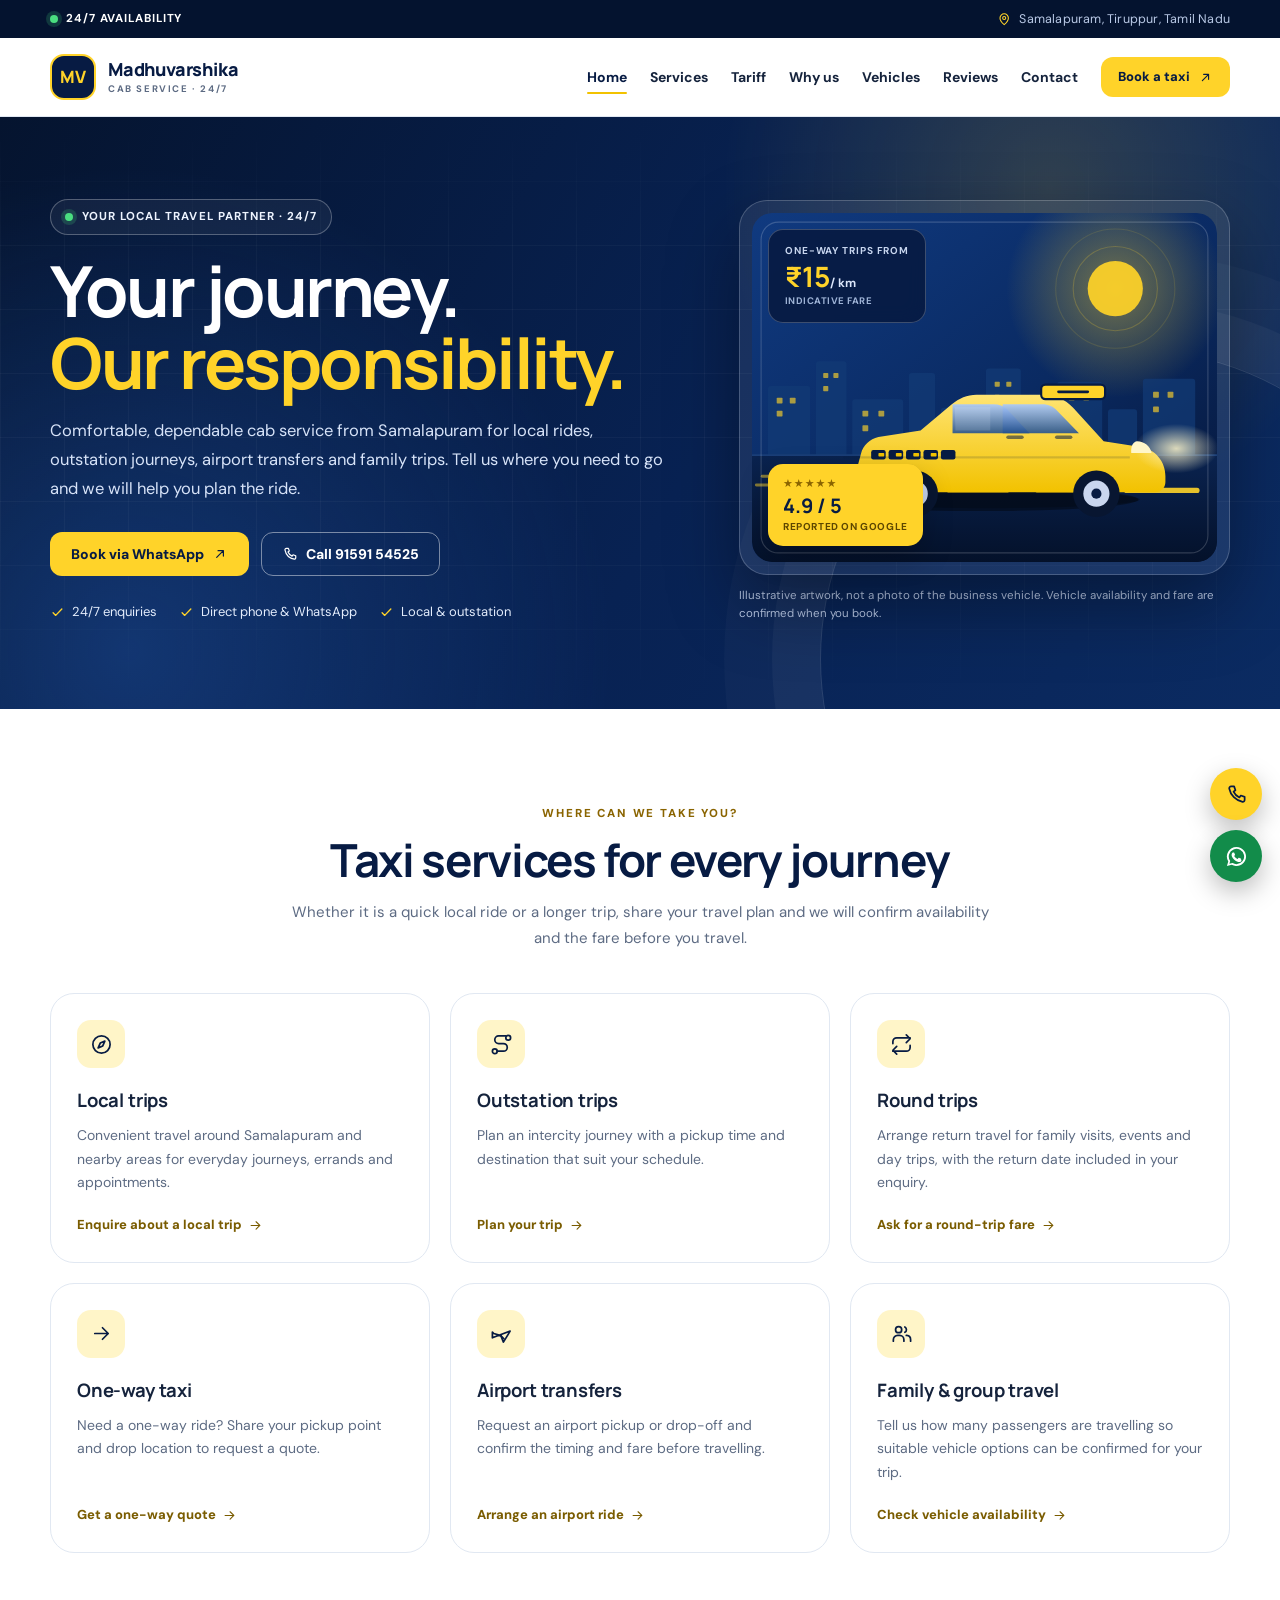
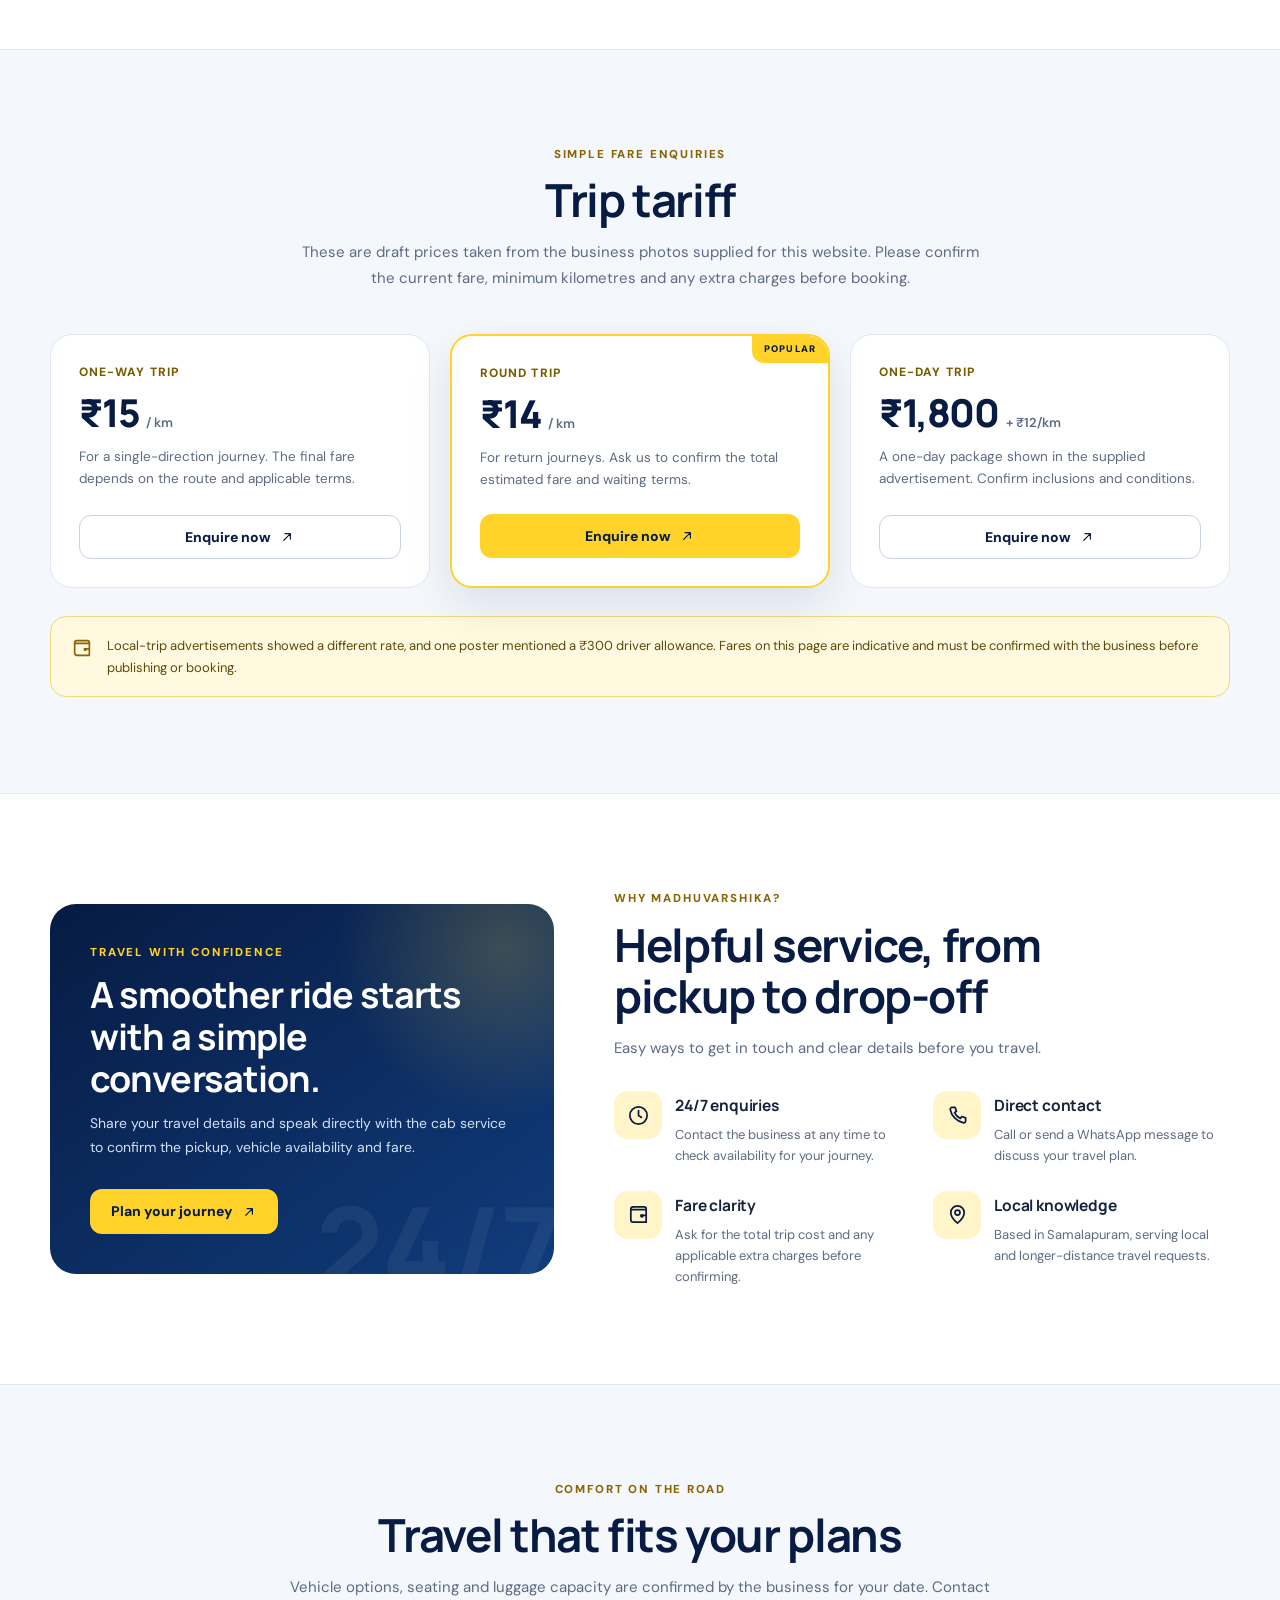
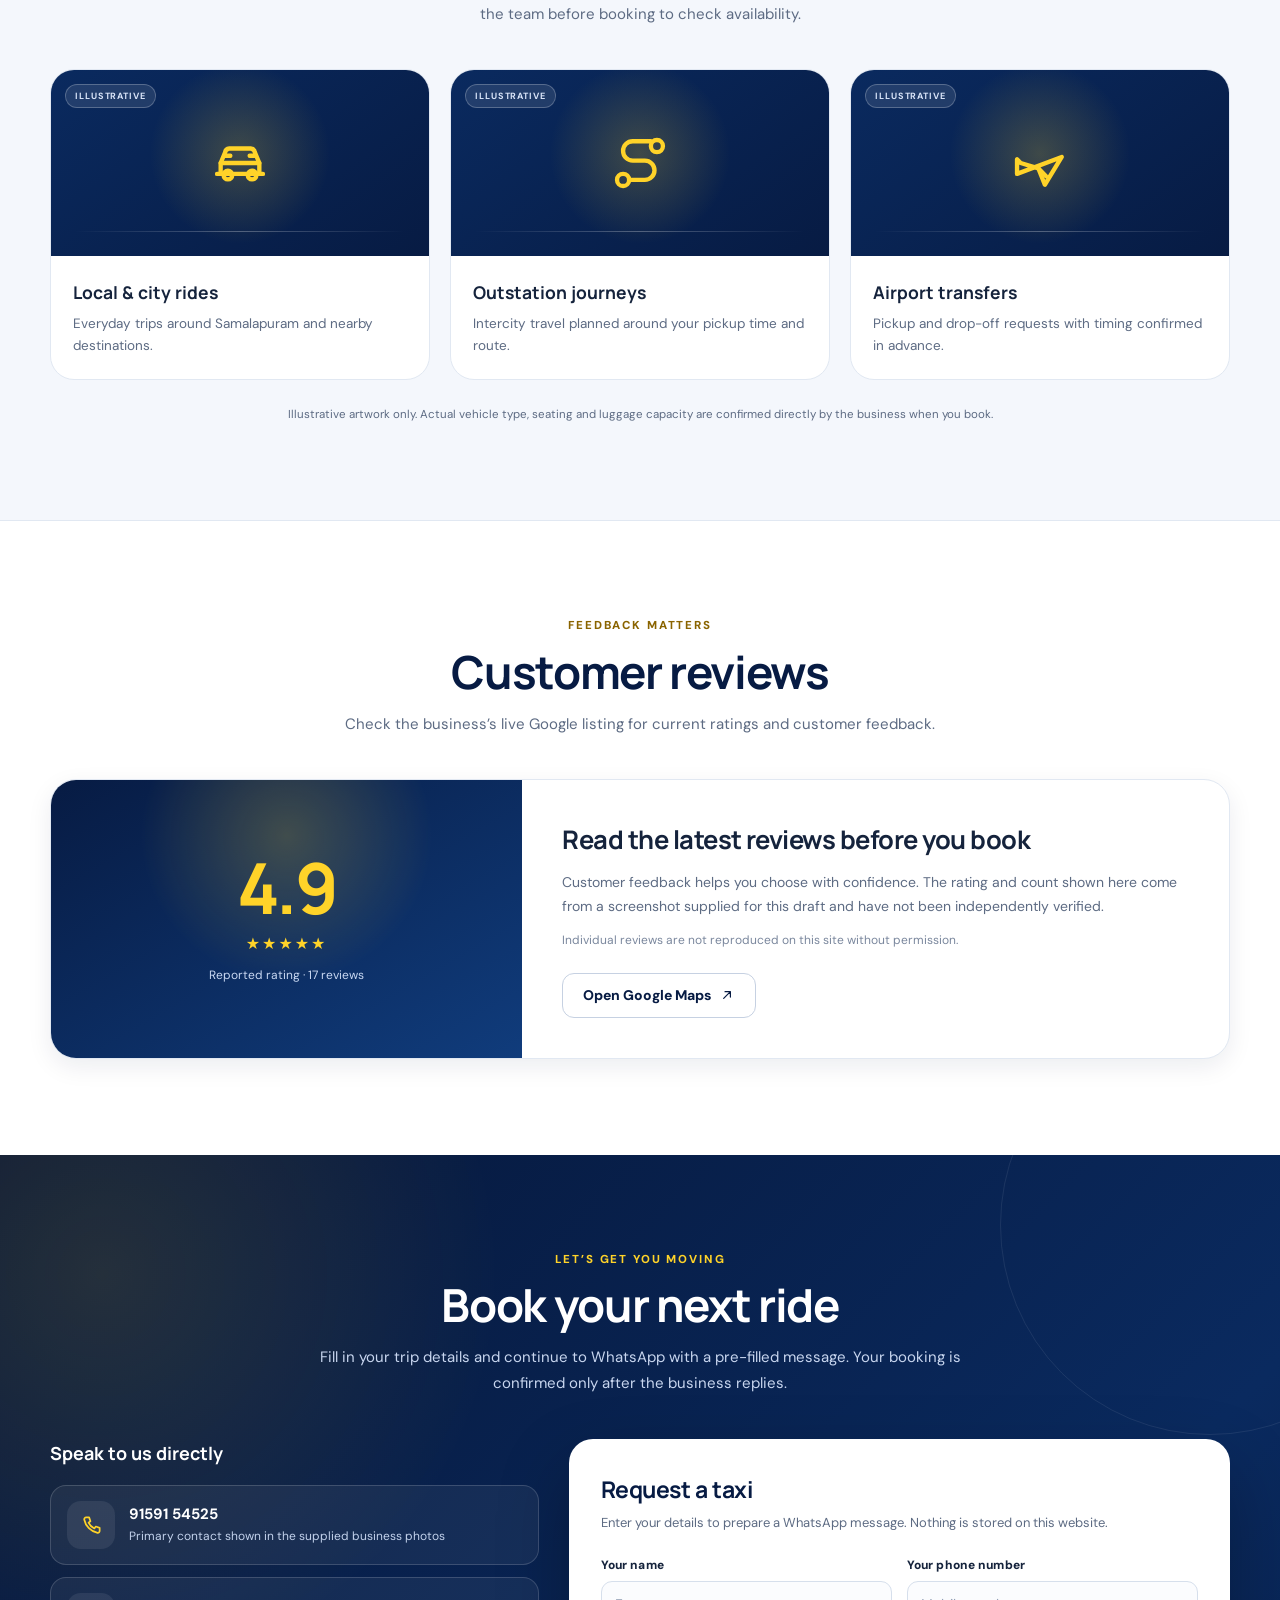
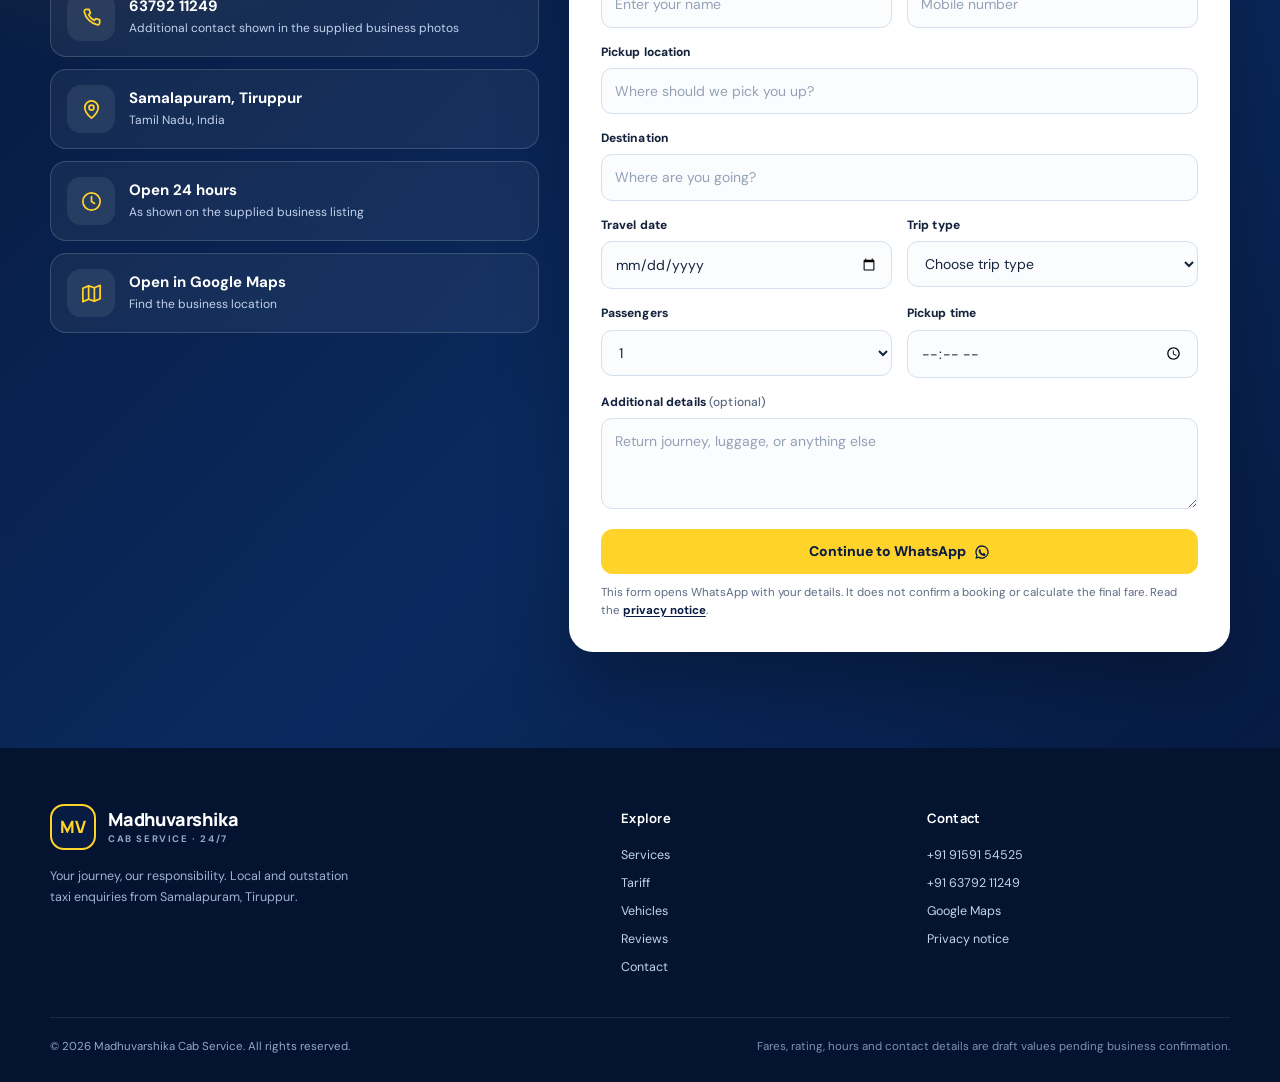
==== index.html @ 595b9ef7 "Add initial phase report, JavaScript functionality, privacy notice, robots.txt, and enhanced Vercel " ====
<!DOCTYPE html>
<html lang="en-IN">
<head>
  <meta charset="UTF-8" />
  <meta name="viewport" content="width=device-width, initial-scale=1.0" />
  <meta name="theme-color" content="#071b43" />
  <title>Madhuvarshika Cab Service | 24/7 Taxi in Samalapuram, Tiruppur</title>
  <meta name="description" content="Book Madhuvarshika Cab Service in Samalapuram, Tiruppur. 24/7 local trips, outstation taxis, one-way trips, round trips and airport transfers. Call or message to confirm." />
  <meta name="keywords" content="Madhuvarshika Cab Service, taxi Samalapuram, cab service Tiruppur, outstation taxi, airport taxi, one way cab" />
  <meta name="author" content="Madhuvarshika Cab Service" />
  <meta name="robots" content="index,follow" />
  <meta property="og:site_name" content="Madhuvarshika Cab Service" />
  <meta property="og:locale" content="en_IN" />
  <meta property="og:title" content="Madhuvarshika Cab Service | 24/7 Taxi in Samalapuram" />
  <meta property="og:description" content="Local trips, outstation travel, one-way rides, round trips and airport transfers from Samalapuram, Tiruppur. Call or message to plan your journey." />
  <meta property="og:type" content="website" />
  <meta name="twitter:card" content="summary" />
  <meta name="twitter:title" content="Madhuvarshika Cab Service | 24/7 Taxi in Samalapuram" />
  <meta name="twitter:description" content="Local trips, outstation travel, one-way rides, round trips and airport transfers from Samalapuram, Tiruppur." />
  <link rel="icon" type="image/svg+xml" href="assets/favicon.svg" />
  <link rel="icon" type="image/png" sizes="32x32" href="assets/favicon-32.png" />
  <link rel="apple-touch-icon" href="assets/apple-touch-icon.png" />
  <link rel="preconnect" href="https://fonts.googleapis.com" />
  <link rel="preconnect" href="https://fonts.gstatic.com" crossorigin />
  <link href="https://fonts.googleapis.com/css2?family=DM+Sans:wght@400;500;600;700&family=Manrope:wght@400;500;600;700;800&display=swap" rel="stylesheet" />
  <link rel="stylesheet" href="css/styles.css" />
  <script type="application/ld+json">
  {
    "@context": "https://schema.org",
    "@type": "TaxiService",
    "name": "Madhuvarshika Cab Service",
    "telephone": "+919159154525",
    "areaServed": {
      "@type": "Place",
      "name": "Samalapuram, Tiruppur, Tamil Nadu, India"
    },
    "openingHoursSpecification": {
      "@type": "OpeningHoursSpecification",
      "dayOfWeek": ["Monday", "Tuesday", "Wednesday", "Thursday", "Friday", "Saturday", "Sunday"],
      "opens": "00:00",
      "closes": "23:59"
    },
    "description": "24/7 taxi service for local trips, outstation travel, one-way trips, round trips and airport transfers from Samalapuram, Tiruppur."
  }
  </script>
</head>
<body>
  <a class="skip-link" href="#main">Skip to content</a>

  <svg class="icon-sprite" xmlns="http://www.w3.org/2000/svg" aria-hidden="true" focusable="false">
    <symbol id="i-phone" viewBox="0 0 24 24" fill="none" stroke="currentColor" stroke-width="1.8" stroke-linecap="round" stroke-linejoin="round">
      <path d="M6.4 3.5h3.1l1.4 4-2 1.5a12.5 12.5 0 0 0 6.1 6.1l1.5-2 4 1.4v3.1a2 2 0 0 1-2.2 2A17.6 17.6 0 0 1 4.4 5.7a2 2 0 0 1 2-2.2Z" />
    </symbol>
    <symbol id="i-whatsapp" viewBox="0 0 24 24">
      <path fill="currentColor" d="M12 2a10 10 0 0 0-8.6 15.1L2 22l5-1.3A10 10 0 1 0 12 2Zm0 18a8 8 0 0 1-4.1-1.1l-.3-.2-3 .8.8-2.9-.2-.3A8 8 0 1 1 12 20Zm4.5-5.9c-.2-.1-1.5-.7-1.7-.8-.2-.1-.4-.1-.6.1l-.8 1c-.1.2-.3.2-.5.1a6.5 6.5 0 0 1-3.2-2.8c-.1-.2 0-.4.1-.5l.6-.7c.1-.2.1-.3 0-.5l-.8-1.9c-.1-.3-.3-.3-.5-.3h-.6c-.2 0-.5.1-.7.4-.3.3-.9 1-.9 2.3s.9 2.6 1 2.8c.1.2 1.8 2.9 4.5 3.9 1.5.6 2.1.7 2.9.6.5-.1 1.5-.6 1.7-1.2.2-.6.2-1.1.1-1.2-.1-.1-.2-.1-.5-.3Z" />
    </symbol>
    <symbol id="i-pin" viewBox="0 0 24 24" fill="none" stroke="currentColor" stroke-width="1.8" stroke-linecap="round" stroke-linejoin="round">
      <path d="M12 21s7-5.3 7-11a7 7 0 1 0-14 0c0 5.7 7 11 7 11Z" />
      <circle cx="12" cy="10" r="2.6" />
    </symbol>
    <symbol id="i-clock" viewBox="0 0 24 24" fill="none" stroke="currentColor" stroke-width="1.8" stroke-linecap="round" stroke-linejoin="round">
      <circle cx="12" cy="12" r="9" />
      <path d="M12 7v5l3.2 2" />
    </symbol>
    <symbol id="i-map" viewBox="0 0 24 24" fill="none" stroke="currentColor" stroke-width="1.8" stroke-linecap="round" stroke-linejoin="round">
      <path d="M9 4 3 6.5v14L9 18l6 2 6-2.5v-14L15 6 9 4Z" />
      <path d="M9 4v14M15 6v14" />
    </symbol>
    <symbol id="i-check" viewBox="0 0 24 24" fill="none" stroke="currentColor" stroke-width="2.2" stroke-linecap="round" stroke-linejoin="round">
      <path d="m5 12.5 4.2 4.2L19 6.5" />
    </symbol>
    <symbol id="i-arrow" viewBox="0 0 24 24" fill="none" stroke="currentColor" stroke-width="1.8" stroke-linecap="round" stroke-linejoin="round">
      <path d="M7 17 17 7M9 7h8v8" />
    </symbol>
    <symbol id="i-arrow-right" viewBox="0 0 24 24" fill="none" stroke="currentColor" stroke-width="1.8" stroke-linecap="round" stroke-linejoin="round">
      <path d="M5 12h14M13 6l6 6-6 6" />
    </symbol>
    <symbol id="i-route" viewBox="0 0 24 24" fill="none" stroke="currentColor" stroke-width="1.8" stroke-linecap="round" stroke-linejoin="round">
      <circle cx="5" cy="19" r="2.5" />
      <circle cx="19" cy="5" r="2.5" />
      <path d="M7.5 19H14a4 4 0 0 0 0-8H9a4 4 0 0 1 0-8h7.5" />
    </symbol>
    <symbol id="i-repeat" viewBox="0 0 24 24" fill="none" stroke="currentColor" stroke-width="1.8" stroke-linecap="round" stroke-linejoin="round">
      <path d="m17 2 4 4-4 4M3 11V9a4 4 0 0 1 4-4h14M7 22l-4-4 4-4M21 13v2a4 4 0 0 1-4 4H3" />
    </symbol>
    <symbol id="i-plane" viewBox="0 0 24 24" fill="none" stroke="currentColor" stroke-width="1.8" stroke-linecap="round" stroke-linejoin="round">
      <path d="M2.5 16.5 21 9.5 14 21l-2.7-6.8L4 12l-1.5-1.5Z" />
      <path d="m11.3 14.2 3.2 3.3" />
    </symbol>
    <symbol id="i-users" viewBox="0 0 24 24" fill="none" stroke="currentColor" stroke-width="1.8" stroke-linecap="round" stroke-linejoin="round">
      <circle cx="9" cy="8" r="3.2" />
      <path d="M3.5 20v-1.5A4.5 4.5 0 0 1 8 14h2a4.5 4.5 0 0 1 4.5 4.5V20" />
      <path d="M15.5 5.2a3.2 3.2 0 0 1 0 5.6M17 14h.5a4.5 4.5 0 0 1 4 4.5V20" />
    </symbol>
    <symbol id="i-car" viewBox="0 0 24 24" fill="none" stroke="currentColor" stroke-width="1.8" stroke-linecap="round" stroke-linejoin="round">
      <path d="M4 16.5V12l1.8-4.3A2 2 0 0 1 7.6 6h8.8a2 2 0 0 1 1.8 1.7L20 12v4.5" />
      <path d="M2.5 16.5h19M4 12h16" />
      <circle cx="7" cy="17" r="1.8" />
      <circle cx="17" cy="17" r="1.8" />
      <path d="M6 9h2M16 9h2" />
    </symbol>
    <symbol id="i-wallet" viewBox="0 0 24 24" fill="none" stroke="currentColor" stroke-width="1.8" stroke-linecap="round" stroke-linejoin="round">
      <path d="M4 6.5A2.5 2.5 0 0 1 6.5 4H18a2 2 0 0 1 2 2v14H6.5A2.5 2.5 0 0 1 4 17.5v-11Z" />
      <path d="M4 7h16M15 13h5" />
      <circle cx="15.5" cy="13.5" r="1" />
    </symbol>
    <symbol id="i-compass" viewBox="0 0 24 24" fill="none" stroke="currentColor" stroke-width="1.8" stroke-linecap="round" stroke-linejoin="round">
      <circle cx="12" cy="12" r="9" />
      <path d="m15.5 8.5-2.2 5-4.8 2 2.2-5 4.8-2Z" />
    </symbol>
  </svg>

  <div class="topbar">
    <div class="container topbar-inner">
      <p class="topbar-badge"><span class="live-dot" aria-hidden="true"></span> 24/7 availability</p>
      <p class="topbar-location"><svg class="icon" aria-hidden="true"><use href="#i-pin" /></svg> Samalapuram, Tiruppur, Tamil Nadu</p>
    </div>
  </div>

  <header class="site-header" id="siteHeader">
    <div class="container nav">
      <a class="brand" href="#home" aria-label="Madhuvarshika Cab Service home">
        <span class="brand-mark" aria-hidden="true">MV</span>
        <span class="brand-name">Madhuvarshika<small>Cab service · 24/7</small></span>
      </a>
      <nav class="navlinks" id="navlinks" aria-label="Main navigation">
        <a href="#home">Home</a>
        <a href="#services">Services</a>
        <a href="#tariff">Tariff</a>
        <a href="#why-us">Why us</a>
        <a href="#vehicles">Vehicles</a>
        <a href="#reviews">Reviews</a>
        <a href="#contact">Contact</a>
        <a class="btn btn--sm nav-cta" href="#contact">Book a taxi <svg class="icon" aria-hidden="true"><use href="#i-arrow" /></svg></a>
      </nav>
      <button class="menu-btn" id="menuBtn" type="button" aria-label="Toggle navigation" aria-controls="navlinks" aria-expanded="false" aria-controls="navlinks">
        <span class="menu-bar" aria-hidden="true"></span>
        <span class="menu-bar" aria-hidden="true"></span>
        <span class="menu-bar" aria-hidden="true"></span>
      </button>
    </div>
  </header>

  <main id="main">
    <section class="hero" id="home" aria-labelledby="hero-title">
      <div class="container hero-grid">
        <div class="hero-copy">
          <p class="eyebrow"><span class="live-dot" aria-hidden="true"></span> Your local travel partner · 24/7</p>
          <h1 id="hero-title">Your journey.<br /><span>Our responsibility.</span></h1>
          <p class="hero-lede">Comfortable, dependable cab service from Samalapuram for local rides, outstation journeys, airport transfers and family trips. Tell us where you need to go and we will help you plan the ride.</p>
          <div class="hero-actions">
            <a class="btn" href="#contact">Book via WhatsApp <svg class="icon" aria-hidden="true"><use href="#i-arrow" /></svg></a>
            <a class="btn btn--ghost" href="tel:+919159154525"><svg class="icon" aria-hidden="true"><use href="#i-phone" /></svg> Call 91591 54525</a>
          </div>
          <ul class="trust-row" role="list">
            <li><svg class="icon" aria-hidden="true"><use href="#i-check" /></svg> 24/7 enquiries</li>
            <li><svg class="icon" aria-hidden="true"><use href="#i-check" /></svg> Direct phone &amp; WhatsApp</li>
            <li><svg class="icon" aria-hidden="true"><use href="#i-check" /></svg> Local &amp; outstation</li>
          </ul>
        </div>
        <div class="hero-visual">
          <div class="hero-card">
            <img src="assets/hero-cab.svg" width="640" height="480" alt="Stylised illustration of a yellow taxi driving on a city road at night" fetchpriority="high" decoding="async" />
            <div class="fare-chip">
              <span>One-way trips from</span>
              <strong>₹15<small>/ km</small></strong>
              <em>Indicative fare</em>
            </div>
            <div class="rating-chip">
              <span class="stars" aria-hidden="true">★★★★★</span>
              <strong>4.9 / 5</strong>
              <span>reported on Google</span>
            </div>
          </div>
          <p class="media-note">Illustrative artwork, not a photo of the business vehicle. Vehicle availability and fare are confirmed when you book.</p>
        </div>
      </div>
    </section>

    <section class="section" id="services" aria-labelledby="services-title">
      <div class="container">
        <div class="section-head">
          <p class="kicker">Where can we take you?</p>
          <h2 id="services-title">Taxi services for every journey</h2>
          <p>Whether it is a quick local ride or a longer trip, share your travel plan and we will confirm availability and the fare before you travel.</p>
        </div>
        <div class="card-grid card-grid--3">
          <article class="service-card">
            <span class="icon-box" aria-hidden="true"><svg class="icon"><use href="#i-compass" /></svg></span>
            <h3>Local trips</h3>
            <p>Convenient travel around Samalapuram and nearby areas for everyday journeys, errands and appointments.</p>
            <a class="text-link" href="#contact">Enquire about a local trip <svg class="icon" aria-hidden="true"><use href="#i-arrow-right" /></svg></a>
          </article>
          <article class="service-card">
            <span class="icon-box" aria-hidden="true"><svg class="icon"><use href="#i-route" /></svg></span>
            <h3>Outstation trips</h3>
            <p>Plan an intercity journey with a pickup time and destination that suit your schedule.</p>
            <a class="text-link" href="#contact">Plan your trip <svg class="icon" aria-hidden="true"><use href="#i-arrow-right" /></svg></a>
          </article>
          <article class="service-card">
            <span class="icon-box" aria-hidden="true"><svg class="icon"><use href="#i-repeat" /></svg></span>
            <h3>Round trips</h3>
            <p>Arrange return travel for family visits, events and day trips, with the return date included in your enquiry.</p>
            <a class="text-link" href="#contact">Ask for a round-trip fare <svg class="icon" aria-hidden="true"><use href="#i-arrow-right" /></svg></a>
          </article>
          <article class="service-card">
            <span class="icon-box" aria-hidden="true"><svg class="icon"><use href="#i-arrow-right" /></svg></span>
            <h3>One-way taxi</h3>
            <p>Need a one-way ride? Share your pickup point and drop location to request a quote.</p>
            <a class="text-link" href="#contact">Get a one-way quote <svg class="icon" aria-hidden="true"><use href="#i-arrow-right" /></svg></a>
          </article>
          <article class="service-card">
            <span class="icon-box" aria-hidden="true"><svg class="icon"><use href="#i-plane" /></svg></span>
            <h3>Airport transfers</h3>
            <p>Request an airport pickup or drop-off and confirm the timing and fare before travelling.</p>
            <a class="text-link" href="#contact">Arrange an airport ride <svg class="icon" aria-hidden="true"><use href="#i-arrow-right" /></svg></a>
          </article>
          <article class="service-card">
            <span class="icon-box" aria-hidden="true"><svg class="icon"><use href="#i-users" /></svg></span>
            <h3>Family &amp; group travel</h3>
            <p>Tell us how many passengers are travelling so suitable vehicle options can be confirmed for your trip.</p>
            <a class="text-link" href="#contact">Check vehicle availability <svg class="icon" aria-hidden="true"><use href="#i-arrow-right" /></svg></a>
          </article>
        </div>
      </div>
    </section>

    <section class="section section--soft" id="tariff" aria-labelledby="tariff-title">
      <div class="container">
        <div class="section-head">
          <p class="kicker">Simple fare enquiries</p>
          <h2 id="tariff-title">Trip tariff</h2>
          <p>These are draft prices taken from the business photos supplied for this website. Please confirm the current fare, minimum kilometres and any extra charges before booking.</p>
        </div>
        <div class="card-grid card-grid--3">
          <article class="price-card">
            <p class="price-label">One-way trip</p>
            <p class="price">₹15 <small>/ km</small></p>
            <p class="price-copy">For a single-direction journey. The final fare depends on the route and applicable terms.</p>
            <a class="btn btn--outline btn--full" href="#contact" data-trip="One-way trip">Enquire now <svg class="icon" aria-hidden="true"><use href="#i-arrow" /></svg></a>
          </article>
          <article class="price-card price-card--featured">
            <span class="popular">Popular</span>
            <p class="price-label">Round trip</p>
            <p class="price">₹14 <small>/ km</small></p>
            <p class="price-copy">For return journeys. Ask us to confirm the total estimated fare and waiting terms.</p>
            <a class="btn btn--full" href="#contact" data-trip="Round trip">Enquire now <svg class="icon" aria-hidden="true"><use href="#i-arrow" /></svg></a>
          </article>
          <article class="price-card">
            <p class="price-label">One-day trip</p>
            <p class="price">₹1,800 <small>+ ₹12/km</small></p>
            <p class="price-copy">A one-day package shown in the supplied advertisement. Confirm inclusions and conditions.</p>
            <a class="btn btn--outline btn--full" href="#contact" data-trip="One-day trip">Enquire now <svg class="icon" aria-hidden="true"><use href="#i-arrow" /></svg></a>
          </article>
        </div>
        <div class="notice">
          <svg class="icon" aria-hidden="true"><use href="#i-wallet" /></svg>
          <p>Local-trip advertisements showed a different rate, and one poster mentioned a ₹300 driver allowance. Fares on this page are indicative and must be confirmed with the business before publishing or booking.</p>
        </div>
      </div>
    </section>

    <section class="section" id="why-us" aria-labelledby="why-title">
      <div class="container why-grid">
        <div class="why-panel">
          <div>
            <p class="kicker kicker--yellow">Travel with confidence</p>
            <h2>A smoother ride starts with a simple conversation.</h2>
            <p>Share your travel details and speak directly with the cab service to confirm the pickup, vehicle availability and fare.</p>
          </div>
          <a class="btn" href="#contact">Plan your journey <svg class="icon" aria-hidden="true"><use href="#i-arrow" /></svg></a>
        </div>
        <div>
          <div class="section-head section-head--left">
            <p class="kicker">Why Madhuvarshika?</p>
            <h2 id="why-title">Helpful service, from pickup to drop-off</h2>
            <p>Easy ways to get in touch and clear details before you travel.</p>
          </div>
          <div class="feature-grid">
            <div class="feature">
              <span class="icon-box" aria-hidden="true"><svg class="icon"><use href="#i-clock" /></svg></span>
              <div><h3>24/7 enquiries</h3><p>Contact the business at any time to check availability for your journey.</p></div>
            </div>
            <div class="feature">
              <span class="icon-box" aria-hidden="true"><svg class="icon"><use href="#i-phone" /></svg></span>
              <div><h3>Direct contact</h3><p>Call or send a WhatsApp message to discuss your travel plan.</p></div>
            </div>
            <div class="feature">
              <span class="icon-box" aria-hidden="true"><svg class="icon"><use href="#i-wallet" /></svg></span>
              <div><h3>Fare clarity</h3><p>Ask for the total trip cost and any applicable extra charges before confirming.</p></div>
            </div>
            <div class="feature">
              <span class="icon-box" aria-hidden="true"><svg class="icon"><use href="#i-pin" /></svg></span>
              <div><h3>Local knowledge</h3><p>Based in Samalapuram, serving local and longer-distance travel requests.</p></div>
            </div>
          </div>
        </div>
      </div>
    </section>

    <section class="section section--soft" id="vehicles" aria-labelledby="vehicles-title">
      <div class="container">
        <div class="section-head">
          <p class="kicker">Comfort on the road</p>
          <h2 id="vehicles-title">Travel that fits your plans</h2>
          <p>Vehicle options, seating and luggage capacity are confirmed by the business for your date. Contact the team before booking to check availability.</p>
        </div>
        <div class="card-grid card-grid--3">
          <article class="fleet-card">
            <div class="fleet-visual" aria-hidden="true">
              <svg class="icon icon--xl"><use href="#i-car" /></svg>
              <span class="fleet-tag">Illustrative</span>
            </div>
            <div class="fleet-body">
              <h3>Local &amp; city rides</h3>
              <p>Everyday trips around Samalapuram and nearby destinations.</p>
            </div>
          </article>
          <article class="fleet-card">
            <div class="fleet-visual" aria-hidden="true">
              <svg class="icon icon--xl"><use href="#i-route" /></svg>
              <span class="fleet-tag">Illustrative</span>
            </div>
            <div class="fleet-body">
              <h3>Outstation journeys</h3>
              <p>Intercity travel planned around your pickup time and route.</p>
            </div>
          </article>
          <article class="fleet-card">
            <div class="fleet-visual" aria-hidden="true">
              <svg class="icon icon--xl"><use href="#i-plane" /></svg>
              <span class="fleet-tag">Illustrative</span>
            </div>
            <div class="fleet-body">
              <h3>Airport transfers</h3>
              <p>Pickup and drop-off requests with timing confirmed in advance.</p>
            </div>
          </article>
        </div>
        <p class="media-note media-note--center">Illustrative artwork only. Actual vehicle type, seating and luggage capacity are confirmed directly by the business when you book.</p>
      </div>
    </section>

    <section class="section" id="reviews" aria-labelledby="reviews-title">
      <div class="container">
        <div class="section-head">
          <p class="kicker">Feedback matters</p>
          <h2 id="reviews-title">Customer reviews</h2>
          <p>Check the business&rsquo;s live Google listing for current ratings and customer feedback.</p>
        </div>
        <div class="rating-panel">
          <div class="rating-score">
            <strong>4.9</strong>
            <span class="stars" aria-hidden="true">★★★★★</span>
            <span class="sr-only">Rated 4.9 out of 5</span>
            <p>Reported rating · 17 reviews</p>
          </div>
          <div class="rating-copy">
            <h3>Read the latest reviews before you book</h3>
            <p>Customer feedback helps you choose with confidence. The rating and count shown here come from a screenshot supplied for this draft and have not been independently verified.</p>
            <p class="fine-print">Individual reviews are not reproduced on this site without permission.</p>
            <a class="btn btn--outline" href="https://www.google.com/maps/search/?api=1&amp;query=Madhuvarshika%20Cab%20Service%20Samalapuram%20Tiruppur" target="_blank" rel="noopener noreferrer">Open Google Maps <svg class="icon" aria-hidden="true"><use href="#i-arrow" /></svg></a>
          </div>
        </div>
      </div>
    </section>

    <section class="section contact" id="contact" aria-labelledby="contact-title">
      <div class="container">
        <div class="section-head section-head--light">
          <p class="kicker kicker--yellow">Let&rsquo;s get you moving</p>
          <h2 id="contact-title">Book your next ride</h2>
          <p>Fill in your trip details and continue to WhatsApp with a pre-filled message. Your booking is confirmed only after the business replies.</p>
        </div>
        <div class="contact-grid">
          <div class="contact-info">
            <h3 class="contact-info-title">Speak to us directly</h3>
            <a class="contact-item" href="tel:+919159154525">
              <span class="icon-box icon-box--dark" aria-hidden="true"><svg class="icon"><use href="#i-phone" /></svg></span>
              <span><strong>91591 54525</strong><small>Primary contact shown in the supplied business photos</small></span>
            </a>
            <a class="contact-item" href="tel:+916379211249">
              <span class="icon-box icon-box--dark" aria-hidden="true"><svg class="icon"><use href="#i-phone" /></svg></span>
              <span><strong>63792 11249</strong><small>Additional contact shown in the supplied business photos</small></span>
            </a>
            <div class="contact-item">
              <span class="icon-box icon-box--dark" aria-hidden="true"><svg class="icon"><use href="#i-pin" /></svg></span>
              <span><strong>Samalapuram, Tiruppur</strong><small>Tamil Nadu, India</small></span>
            </div>
            <div class="contact-item">
              <span class="icon-box icon-box--dark" aria-hidden="true"><svg class="icon"><use href="#i-clock" /></svg></span>
              <span><strong>Open 24 hours</strong><small>As shown on the supplied business listing</small></span>
            </div>
            <a class="contact-item" href="https://www.google.com/maps/search/?api=1&amp;query=Madhuvarshika%20Cab%20Service%20Samalapuram%20Tiruppur" target="_blank" rel="noopener noreferrer">
              <span class="icon-box icon-box--dark" aria-hidden="true"><svg class="icon"><use href="#i-map" /></svg></span>
              <span><strong>Open in Google Maps</strong><small>Find the business location</small></span>
            </a>
          </div>
          <form class="booking-form" id="bookingForm" novalidate>
            <div class="form-head">
              <h3>Request a taxi</h3>
              <p>Enter your details to prepare a WhatsApp message. Nothing is stored on this website.</p>
            </div>
            <div class="form-grid">
              <div class="field">
                <label for="name">Your name</label>
                <input id="name" name="name" type="text" autocomplete="name" placeholder="Enter your name" required aria-describedby="nameError" />
                <p class="field-error" id="nameError"></p>
              </div>
              <div class="field">
                <label for="phone">Your phone number</label>
                <input id="phone" name="phone" type="tel" inputmode="tel" autocomplete="tel" placeholder="Mobile number" required aria-describedby="phoneError" />
                <p class="field-error" id="phoneError"></p>
              </div>
              <div class="field field--full">
                <label for="pickup">Pickup location</label>
                <input id="pickup" name="pickup" type="text" autocomplete="off" placeholder="Where should we pick you up?" required aria-describedby="pickupError" />
                <p class="field-error" id="pickupError"></p>
              </div>
              <div class="field field--full">
                <label for="drop">Destination</label>
                <input id="drop" name="drop" type="text" autocomplete="off" placeholder="Where are you going?" required aria-describedby="dropError" />
                <p class="field-error" id="dropError"></p>
              </div>
              <div class="field">
                <label for="date">Travel date</label>
                <input id="date" name="date" type="date" required aria-describedby="dateError" />
                <p class="field-error" id="dateError"></p>
              </div>
              <div class="field" id="returnField" hidden>
                <label for="returnDate">Return date</label>
                <input id="returnDate" name="returnDate" type="date" aria-describedby="returnDateError" />
                <p class="field-error" id="returnDateError"></p>
              </div>
              <div class="field">
                <label for="trip">Trip type</label>
                <select id="trip" name="trip" required aria-describedby="tripError">
                  <option value="">Choose trip type</option>
                  <option>Local trip</option>
                  <option>Outstation trip</option>
                  <option>One-way trip</option>
                  <option>Round trip</option>
                  <option>Airport transfer</option>
                  <option>One-day trip</option>
                  <option>Family / group trip</option>
                </select>
                <p class="field-error" id="tripError"></p>
              </div>
              <div class="field">
                <label for="passengers">Passengers</label>
                <select id="passengers" name="passengers">
                  <option>1</option>
                  <option>2</option>
                  <option>3</option>
                  <option>4</option>
                  <option>5</option>
                  <option>6+</option>
                </select>
              </div>
              <div class="field">
                <label for="time">Pickup time</label>
                <input id="time" name="time" type="time" />
              </div>
              <div class="field field--full">
                <label for="notes">Additional details <span class="label-note">(optional)</span></label>
                <textarea id="notes" name="notes" rows="3" placeholder="Return journey, luggage, or anything else"></textarea>
              </div>
            </div>
            <button class="btn btn--full" id="submitBtn" type="submit" disabled>Continue to WhatsApp <svg class="icon" aria-hidden="true"><use href="#i-whatsapp" /></svg></button>
            <p class="form-hint">This form opens WhatsApp with your details. It does not confirm a booking or calculate the final fare. Read the <a href="privacy.html">privacy notice</a>.</p>
            <noscript><p class="form-hint">JavaScript is required to prepare the WhatsApp message. Please call <a href="tel:+919159154525">91591 54525</a> instead.</p></noscript>
            <div class="form-status" id="formStatus" role="status" aria-live="polite"></div>
          </form>
        </div>
      </div>
    </section>
  </main>

  <footer class="site-footer">
    <div class="container footer-grid">
      <div class="footer-brand">
        <a class="brand brand--footer" href="#home" aria-label="Madhuvarshika Cab Service home">
          <span class="brand-mark" aria-hidden="true">MV</span>
          <span class="brand-name">Madhuvarshika<small>Cab service · 24/7</small></span>
        </a>
        <p>Your journey, our responsibility. Local and outstation taxi enquiries from Samalapuram, Tiruppur.</p>
      </div>
      <nav class="footer-links" aria-label="Footer navigation">
        <h3>Explore</h3>
        <a href="#services">Services</a>
        <a href="#tariff">Tariff</a>
        <a href="#vehicles">Vehicles</a>
        <a href="#reviews">Reviews</a>
        <a href="#contact">Contact</a>
      </nav>
      <div class="footer-links">
        <h3>Contact</h3>
        <a href="tel:+919159154525">+91 91591 54525</a>
        <a href="tel:+916379211249">+91 63792 11249</a>
        <a href="https://www.google.com/maps/search/?api=1&amp;query=Madhuvarshika%20Cab%20Service%20Samalapuram%20Tiruppur" target="_blank" rel="noopener noreferrer">Google Maps</a>
        <a href="privacy.html">Privacy notice</a>
      </div>
    </div>
    <div class="container footer-bottom">
      <p>&copy; <span id="year"></span> Madhuvarshika Cab Service. All rights reserved.</p>
      <p class="footer-note">Fares, rating, hours and contact details are draft values pending business confirmation.</p>
    </div>
  </footer>

  <div class="floating-actions" aria-label="Quick contact">
    <a class="float-btn float-btn--call" href="tel:+919159154525" aria-label="Call Madhuvarshika Cab Service"><svg class="icon" aria-hidden="true"><use href="#i-phone" /></svg></a>
    <a class="float-btn float-btn--wa" id="floatingWa" href="https://wa.me/919159154525" target="_blank" rel="noopener noreferrer" aria-label="Book on WhatsApp"><svg class="icon" aria-hidden="true"><use href="#i-whatsapp" /></svg></a>
  </div>
  <div class="mobile-bar" aria-label="Quick contact">
    <a class="mobile-bar-call" href="tel:+919159154525"><svg class="icon" aria-hidden="true"><use href="#i-phone" /></svg> Call now</a>
    <a class="mobile-bar-wa" id="mobileWa" href="https://wa.me/919159154525" target="_blank" rel="noopener noreferrer"><svg class="icon" aria-hidden="true"><use href="#i-whatsapp" /></svg> WhatsApp</a>
  </div>

  <script src="js/main.js" defer></script>
</body>
</html>
---- css/styles.css ----
:root {
  --navy: #071b43;
  --navy-2: #0b2b62;
  --navy-3: #103c7c;
  --yellow: #ffd329;
  --yellow-2: #f2c200;
  --yellow-soft: #fff5c8;
  --ink: #15233c;
  --muted: #5d6b83;
  --pale: #f4f7fc;
  --white: #ffffff;
  --line: #e1e8f2;
  --line-dark: rgba(255, 255, 255, 0.16);
  --green: #128c4a;
  --red: #b3261e;
  --radius-sm: 12px;
  --radius: 18px;
  --radius-lg: 24px;
  --shadow-sm: 0 8px 24px rgba(7, 27, 67, 0.08);
  --shadow: 0 20px 50px rgba(7, 27, 67, 0.14);
  --container: 1180px;
  --section-y: clamp(64px, 8vw, 96px);
}

*,
*::before,
*::after {
  box-sizing: border-box;
}

html {
  scroll-behavior: smooth;
  scroll-padding-top: 96px;
  -webkit-text-size-adjust: 100%;
}

body {
  margin: 0;
  font-family: "DM Sans", system-ui, -apple-system, "Segoe UI", sans-serif;
  color: var(--ink);
  background: var(--white);
  font-size: 16px;
  line-height: 1.6;
  overflow-x: hidden;
}

h1,
h2,
h3,
.brand,
.price,
.rating-score strong {
  font-family: "Manrope", system-ui, -apple-system, "Segoe UI", sans-serif;
  color: inherit;
}

h1,
h2,
h3,
p {
  margin-top: 0;
}

img,
svg {
  max-width: 100%;
}

img {
  height: auto;
}

a {
  color: inherit;
  text-decoration: none;
}

button,
input,
select,
textarea {
  font: inherit;
}

button {
  cursor: pointer;
}

[hidden] {
  display: none !important;
}

::selection {
  background: var(--yellow);
  color: var(--navy);
}

:focus-visible {
  outline: 3px solid var(--yellow);
  outline-offset: 2px;
  box-shadow: 0 0 0 5px rgba(7, 27, 67, 0.5);
}

.container {
  width: min(var(--container), calc(100% - 48px));
  margin-inline: auto;
}

.icon-sprite {
  position: absolute;
  width: 0;
  height: 0;
  overflow: hidden;
}

.icon {
  width: 1.15em;
  height: 1.15em;
  flex: none;
  display: inline-block;
  vertical-align: -0.18em;
}

.icon--xl {
  width: 58px;
  height: 58px;
}

.sr-only {
  position: absolute;
  width: 1px;
  height: 1px;
  padding: 0;
  margin: -1px;
  overflow: hidden;
  clip: rect(0, 0, 0, 0);
  white-space: nowrap;
  border: 0;
}

.skip-link {
  position: absolute;
  top: -100px;
  left: 16px;
  z-index: 200;
  padding: 12px 18px;
  border-radius: 10px;
  background: var(--yellow);
  color: var(--navy);
  font-weight: 800;
  transition: top 0.2s ease;
}

.skip-link:focus {
  top: 12px;
}

.topbar {
  background: #04132f;
  color: #dce6fa;
  font-size: 12.5px;
  letter-spacing: 0.2px;
}

.topbar-inner {
  display: flex;
  align-items: center;
  justify-content: space-between;
  gap: 16px;
  flex-wrap: wrap;
  padding: 9px 0;
}

.topbar p {
  margin: 0;
  display: flex;
  align-items: center;
  gap: 8px;
}

.topbar-badge {
  font-weight: 700;
  color: #ffffff;
  text-transform: uppercase;
  letter-spacing: 0.9px;
  font-size: 11.5px;
}

.topbar-location {
  color: #b9c9e6;
}

.topbar .icon {
  color: var(--yellow);
}

.live-dot {
  width: 8px;
  height: 8px;
  border-radius: 50%;
  background: #4ade80;
  box-shadow: 0 0 0 4px rgba(74, 222, 128, 0.18);
  flex: none;
}

.site-header {
  position: sticky;
  top: 0;
  z-index: 100;
  background: rgba(255, 255, 255, 0.96);
  border-bottom: 1px solid var(--line);
  backdrop-filter: blur(14px);
  transition: box-shadow 0.2s ease;
}

.site-header.is-scrolled {
  box-shadow: 0 10px 30px rgba(7, 27, 67, 0.08);
}

.nav {
  min-height: 78px;
  display: flex;
  align-items: center;
  justify-content: space-between;
  gap: 24px;
}

.brand {
  display: inline-flex;
  align-items: center;
  gap: 12px;
  font-weight: 800;
  font-size: 18px;
  line-height: 1.12;
  color: var(--navy);
  letter-spacing: -0.2px;
}

.brand-mark {
  width: 46px;
  height: 46px;
  border-radius: 14px;
  background: var(--navy);
  border: 2px solid var(--yellow);
  color: var(--yellow);
  display: grid;
  place-items: center;
  font-weight: 800;
  font-size: 17px;
  letter-spacing: 0.5px;
  flex: none;
}

.brand-name small {
  display: block;
  margin-top: 5px;
  font-family: "DM Sans", sans-serif;
  font-size: 9.5px;
  font-weight: 700;
  letter-spacing: 1.6px;
  text-transform: uppercase;
  color: var(--muted);
}

.navlinks {
  display: flex;
  align-items: center;
  gap: clamp(14px, 1.8vw, 26px);
  font-size: 14px;
  font-weight: 700;
}

.navlinks > a:not(.btn) {
  position: relative;
  padding: 6px 0;
  color: var(--ink);
}

.navlinks > a:not(.btn)::after {
  content: "";
  position: absolute;
  left: 0;
  right: 0;
  bottom: 0;
  height: 2px;
  border-radius: 2px;
  background: var(--yellow-2);
  transform: scaleX(0);
  transform-origin: left;
  transition: transform 0.2s ease;
}

.navlinks > a:not(.btn):hover::after,
.navlinks > a[aria-current="true"]::after {
  transform: scaleX(1);
}

.navlinks > a[aria-current="true"] {
  color: var(--navy);
}

.nav-cta {
  white-space: nowrap;
}

.menu-btn {
  display: none;
  width: 44px;
  height: 44px;
  border: 1px solid var(--line);
  border-radius: 12px;
  background: var(--white);
  align-items: center;
  justify-content: center;
  flex-direction: column;
  gap: 5px;
  padding: 0;
}

.menu-bar {
  display: block;
  width: 19px;
  height: 2px;
  border-radius: 2px;
  background: var(--navy);
  transition: transform 0.2s ease, opacity 0.2s ease;
}

.menu-btn[aria-expanded="true"] .menu-bar:nth-child(1) {
  transform: translateY(7px) rotate(45deg);
}

.menu-btn[aria-expanded="true"] .menu-bar:nth-child(2) {
  opacity: 0;
}

.menu-btn[aria-expanded="true"] .menu-bar:nth-child(3) {
  transform: translateY(-7px) rotate(-45deg);
}

.btn {
  display: inline-flex;
  align-items: center;
  justify-content: center;
  gap: 8px;
  border: 1px solid transparent;
  border-radius: 12px;
  background: var(--yellow);
  color: var(--navy);
  padding: 13px 20px;
  font-weight: 800;
  font-size: 14px;
  line-height: 1.2;
  transition: transform 0.18s ease, box-shadow 0.18s ease, background 0.18s ease, color 0.18s ease;
}

.btn:hover {
  transform: translateY(-2px);
  box-shadow: 0 10px 24px rgba(7, 27, 67, 0.18);
  background: #ffdc52;
}

.btn:active {
  transform: translateY(0);
}

.btn--sm {
  padding: 11px 16px;
  font-size: 13px;
}

.btn--ghost {
  background: transparent;
  border-color: rgba(255, 255, 255, 0.45);
  color: var(--white);
}

.btn--ghost:hover {
  background: rgba(255, 255, 255, 0.1);
  border-color: var(--white);
  box-shadow: none;
}

.btn--outline {
  background: transparent;
  border-color: #c6d1e2;
  color: var(--navy);
}

.btn--outline:hover {
  background: var(--navy);
  border-color: var(--navy);
  color: var(--white);
}

.btn--full {
  width: 100%;
}

.btn:disabled,
.btn[disabled] {
  opacity: 0.65;
  cursor: not-allowed;
  transform: none;
  box-shadow: none;
}

.btn.is-busy {
  cursor: progress;
}

.hero {
  position: relative;
  overflow: hidden;
  color: var(--white);
  background:
    radial-gradient(circle at 82% 12%, rgba(255, 211, 41, 0.16), transparent 28%),
    radial-gradient(circle at 10% 90%, rgba(36, 94, 186, 0.4), transparent 38%),
    linear-gradient(120deg, #05142f 0%, #082253 55%, #0b2b62 100%);
  padding: clamp(48px, 7vw, 82px) 0 clamp(52px, 7vw, 86px);
}

.hero::before {
  content: "";
  position: absolute;
  right: -160px;
  bottom: -260px;
  width: 620px;
  height: 620px;
  border: 1px solid rgba(255, 255, 255, 0.14);
  border-radius: 50%;
  box-shadow: 0 0 0 48px rgba(255, 255, 255, 0.04), 0 0 0 96px rgba(255, 255, 255, 0.025);
  pointer-events: none;
}

.hero::after {
  content: "";
  position: absolute;
  inset: 0;
  background-image: linear-gradient(rgba(255, 255, 255, 0.035) 1px, transparent 1px), linear-gradient(90deg, rgba(255, 255, 255, 0.035) 1px, transparent 1px);
  background-size: 64px 64px;
  mask-image: linear-gradient(180deg, transparent, #000 25%, #000 70%, transparent);
  pointer-events: none;
}

.hero-grid {
  position: relative;
  z-index: 1;
  display: grid;
  grid-template-columns: minmax(0, 1.12fr) minmax(0, 0.88fr);
  align-items: center;
  gap: clamp(32px, 5vw, 64px);
}

.eyebrow {
  display: inline-flex;
  align-items: center;
  gap: 9px;
  margin: 0 0 20px;
  padding: 8px 14px;
  border: 1px solid rgba(255, 255, 255, 0.28);
  border-radius: 999px;
  font-size: 11.5px;
  font-weight: 700;
  letter-spacing: 0.09em;
  text-transform: uppercase;
  color: #eef4ff;
  background: rgba(255, 255, 255, 0.05);
}

.hero h1 {
  margin: 0 0 18px;
  font-size: clamp(2.7rem, 6vw, 4.4rem);
  line-height: 1.02;
  letter-spacing: -0.035em;
  color: var(--white);
  text-wrap: balance;
}

.hero h1 span {
  color: var(--yellow);
}

.hero-lede {
  max-width: 56ch;
  margin: 0;
  color: #d7e3f8;
  font-size: 16.5px;
  line-height: 1.75;
}

.hero-actions {
  display: flex;
  flex-wrap: wrap;
  gap: 12px;
  margin: 28px 0 26px;
}

.trust-row {
  display: flex;
  flex-wrap: wrap;
  gap: 12px 22px;
  margin: 0;
  padding: 0;
  list-style: none;
  color: #e4edfc;
  font-size: 13px;
}

.trust-row li {
  display: inline-flex;
  align-items: center;
  gap: 7px;
}

.trust-row .icon {
  color: var(--yellow);
}

.hero-visual {
  position: relative;
  min-width: 0;
}

.hero-card {
  position: relative;
  padding: 12px;
  border: 1px solid rgba(255, 255, 255, 0.2);
  border-radius: 28px;
  background: rgba(255, 255, 255, 0.07);
  box-shadow: 0 30px 70px rgba(0, 0, 0, 0.35);
}

.hero-card img {
  display: block;
  width: 100%;
  border-radius: 19px;
}

.fare-chip,
.rating-chip {
  position: absolute;
  display: grid;
  gap: 2px;
  border-radius: 15px;
  backdrop-filter: blur(10px);
}

.fare-chip {
  top: 28px;
  left: 28px;
  padding: 13px 16px;
  background: rgba(7, 27, 67, 0.92);
  border: 1px solid rgba(255, 255, 255, 0.22);
  color: var(--white);
}

.fare-chip span {
  font-size: 10px;
  font-weight: 700;
  letter-spacing: 0.09em;
  text-transform: uppercase;
  color: #c8d6ef;
}

.fare-chip strong {
  font-family: "Manrope", sans-serif;
  font-size: 28px;
  line-height: 1.1;
  color: var(--yellow);
}

.fare-chip strong small {
  font-family: "DM Sans", sans-serif;
  font-size: 12px;
  color: #dbe6fa;
}

.fare-chip em {
  font-style: normal;
  font-size: 9.5px;
  font-weight: 700;
  letter-spacing: 0.05em;
  text-transform: uppercase;
  color: #9fb4d7;
}

.rating-chip {
  bottom: 28px;
  left: 28px;
  padding: 11px 15px;
  background: var(--yellow);
  color: var(--navy);
  box-shadow: 0 12px 30px rgba(0, 0, 0, 0.24);
}

.rating-chip .stars {
  font-size: 11px;
  letter-spacing: 1px;
  color: #8a6400;
}

.rating-chip strong {
  font-family: "Manrope", sans-serif;
  font-size: 20px;
  line-height: 1.1;
}

.rating-chip span:last-child {
  font-size: 10px;
  font-weight: 700;
  text-transform: uppercase;
  letter-spacing: 0.06em;
  color: #5d4700;
}

.media-note {
  margin: 12px 0 0;
  color: #b8c8e6;
  font-size: 11.5px;
  line-height: 1.55;
}

.media-note--center {
  margin-top: 26px;
  text-align: center;
  color: var(--muted);
}

.section {
  padding: var(--section-y) 0;
}

.section--soft {
  background: var(--pale);
  border-top: 1px solid var(--line);
  border-bottom: 1px solid var(--line);
}

.section[id] {
  scroll-margin-top: 96px;
}

.section-head {
  max-width: 700px;
  margin: 0 auto 42px;
  text-align: center;
}

.section-head h2 {
  margin: 10px 0 14px;
  font-size: clamp(1.95rem, 3.6vw, 2.85rem);
  line-height: 1.12;
  letter-spacing: -0.03em;
  color: var(--navy);
  text-wrap: balance;
}

.section-head p:last-child {
  margin: 0;
  color: var(--muted);
  font-size: 15px;
  line-height: 1.75;
}

.section-head--left {
  max-width: 560px;
  margin: 0 0 30px;
  text-align: left;
}

.section-head--light h2 {
  color: var(--white);
}

.section-head--light p:last-child {
  color: #c8d6ef;
}

.kicker {
  margin: 0;
  font-size: 11.5px;
  font-weight: 800;
  letter-spacing: 0.16em;
  text-transform: uppercase;
  color: #8a6400;
}

.kicker--yellow {
  color: var(--yellow);
}

.card-grid {
  display: grid;
  gap: 20px;
}

.card-grid--3 {
  grid-template-columns: repeat(3, minmax(0, 1fr));
}

.service-card {
  display: flex;
  flex-direction: column;
  padding: 26px;
  border: 1px solid var(--line);
  border-radius: var(--radius-lg);
  background: var(--white);
  transition: transform 0.2s ease, box-shadow 0.2s ease, border-color 0.2s ease;
}

.service-card:hover {
  transform: translateY(-4px);
  border-color: #cfdbeb;
  box-shadow: var(--shadow-sm);
}

.service-card h3 {
  margin: 18px 0 8px;
  font-size: 18.5px;
  letter-spacing: -0.01em;
}

.service-card p {
  margin: 0 0 20px;
  color: var(--muted);
  font-size: 14px;
  line-height: 1.7;
}

.icon-box {
  width: 48px;
  height: 48px;
  border-radius: 14px;
  background: var(--yellow-soft);
  color: var(--navy);
  display: grid;
  place-items: center;
  flex: none;
}

.icon-box .icon {
  width: 23px;
  height: 23px;
}

.icon-box--dark {
  background: rgba(255, 255, 255, 0.08);
  color: var(--yellow);
}

.text-link {
  display: inline-flex;
  align-items: center;
  gap: 6px;
  margin-top: auto;
  color: #7a5c00;
  font-size: 13px;
  font-weight: 800;
}

.text-link .icon {
  transition: transform 0.18s ease;
}

.text-link:hover .icon {
  transform: translateX(3px);
}

.price-card {
  position: relative;
  display: flex;
  flex-direction: column;
  padding: 28px;
  border: 1px solid var(--line);
  border-radius: 22px;
  background: var(--white);
  overflow: hidden;
}

.price-card--featured {
  border: 2px solid var(--yellow);
  box-shadow: 0 18px 44px rgba(7, 27, 67, 0.1);
}

.popular {
  position: absolute;
  top: 0;
  right: 0;
  padding: 6px 12px;
  border-bottom-left-radius: 12px;
  background: var(--yellow);
  color: var(--navy);
  font-size: 9.5px;
  font-weight: 900;
  letter-spacing: 0.12em;
  text-transform: uppercase;
}

.price-label {
  margin: 0 0 10px;
  font-size: 12px;
  font-weight: 800;
  letter-spacing: 0.09em;
  text-transform: uppercase;
  color: #7a5c00;
}

.price {
  margin: 0 0 12px;
  font-size: clamp(2rem, 3vw, 2.5rem);
  font-weight: 800;
  line-height: 1.1;
  letter-spacing: -0.03em;
  color: var(--navy);
}

.price small {
  font-family: "DM Sans", sans-serif;
  font-size: 13px;
  font-weight: 600;
  letter-spacing: 0;
  color: var(--muted);
}

.price-copy {
  margin: 0 0 22px;
  color: var(--muted);
  font-size: 13.5px;
  line-height: 1.65;
}

.price-card .btn {
  margin-top: auto;
}

.notice {
  display: flex;
  align-items: flex-start;
  gap: 14px;
  margin-top: 28px;
  padding: 18px 20px;
  border: 1px solid #efd97a;
  border-radius: 16px;
  background: #fff9df;
  color: #5b4a08;
}

.notice .icon {
  width: 22px;
  height: 22px;
  margin-top: 2px;
  color: #8a6400;
}

.notice p {
  margin: 0;
  font-size: 13px;
  line-height: 1.65;
}

.why-grid {
  display: grid;
  grid-template-columns: minmax(0, 0.9fr) minmax(0, 1.1fr);
  gap: clamp(32px, 5vw, 60px);
  align-items: center;
}

.why-panel {
  position: relative;
  min-height: 370px;
  display: flex;
  flex-direction: column;
  justify-content: space-between;
  padding: clamp(28px, 4vw, 40px);
  border-radius: 26px;
  background:
    radial-gradient(circle at 90% 12%, rgba(255, 211, 41, 0.2), transparent 30%),
    linear-gradient(145deg, var(--navy), var(--navy-3));
  color: var(--white);
  overflow: hidden;
}

.why-panel::after {
  content: "24/7";
  position: absolute;
  right: -8px;
  bottom: -28px;
  font-family: "Manrope", sans-serif;
  font-size: 112px;
  font-weight: 800;
  line-height: 1;
  color: rgba(255, 255, 255, 0.055);
  pointer-events: none;
}

.why-panel h2 {
  position: relative;
  margin: 12px 0;
  font-size: clamp(1.7rem, 3vw, 2.25rem);
  line-height: 1.16;
  letter-spacing: -0.025em;
}

.why-panel p:not(.kicker) {
  position: relative;
  margin: 0;
  color: #d3e0f7;
  font-size: 14px;
  line-height: 1.7;
}

.why-panel .btn {
  align-self: flex-start;
  position: relative;
  z-index: 1;
  margin-top: 26px;
}

.feature-grid {
  display: grid;
  grid-template-columns: repeat(2, minmax(0, 1fr));
  gap: 24px 22px;
}

.feature {
  display: flex;
  align-items: flex-start;
  gap: 13px;
}

.feature h3 {
  margin: 2px 0 6px;
  font-size: 15.5px;
  letter-spacing: -0.01em;
}

.feature p {
  margin: 0;
  color: var(--muted);
  font-size: 13px;
  line-height: 1.65;
}

.fleet-card {
  border: 1px solid var(--line);
  border-radius: var(--radius-lg);
  background: var(--white);
  overflow: hidden;
  transition: transform 0.2s ease, box-shadow 0.2s ease;
}

.fleet-card:hover {
  transform: translateY(-4px);
  box-shadow: var(--shadow-sm);
}

.fleet-visual {
  position: relative;
  height: 186px;
  display: grid;
  place-items: center;
  background:
    radial-gradient(circle at 50% 45%, rgba(255, 211, 41, 0.22), transparent 42%),
    linear-gradient(145deg, #0a2a5f, #071b43);
  color: var(--yellow);
}

.fleet-visual::after {
  content: "";
  position: absolute;
  inset: auto 24px 24px;
  height: 1px;
  background: linear-gradient(90deg, transparent, rgba(255, 255, 255, 0.28), transparent);
}

.fleet-tag {
  position: absolute;
  top: 14px;
  left: 14px;
  padding: 4px 9px;
  border: 1px solid rgba(255, 255, 255, 0.24);
  border-radius: 999px;
  background: rgba(255, 255, 255, 0.1);
  color: #dbe6fa;
  font-size: 9px;
  font-weight: 700;
  letter-spacing: 0.1em;
  text-transform: uppercase;
}

.fleet-body {
  padding: 22px;
}

.fleet-body h3 {
  margin: 0 0 7px;
  font-size: 17.5px;
}

.fleet-body p {
  margin: 0;
  color: var(--muted);
  font-size: 13.5px;
  line-height: 1.65;
}

.rating-panel {
  display: grid;
  grid-template-columns: minmax(240px, 0.8fr) minmax(0, 1.2fr);
  border: 1px solid var(--line);
  border-radius: 26px;
  overflow: hidden;
  background: var(--white);
  box-shadow: var(--shadow-sm);
}

.rating-score {
  display: flex;
  flex-direction: column;
  align-items: center;
  justify-content: center;
  padding: 38px 28px;
  text-align: center;
  color: var(--white);
  background:
    radial-gradient(circle at 50% 20%, rgba(255, 211, 41, 0.22), transparent 45%),
    linear-gradient(150deg, var(--navy), var(--navy-3));
}

.rating-score strong {
  font-size: clamp(3.2rem, 6vw, 4.4rem);
  line-height: 1;
  letter-spacing: -0.04em;
  color: var(--yellow);
}

.stars {
  color: #e2a900;
  letter-spacing: 2px;
}

.rating-score .stars {
  margin-top: 8px;
  font-size: 16px;
  color: var(--yellow);
}

.rating-score p {
  margin: 10px 0 0;
  color: #c9d8f2;
  font-size: 12px;
}

.rating-copy {
  padding: clamp(26px, 4vw, 40px);
}

.rating-copy h3 {
  margin: 0 0 10px;
  font-size: clamp(1.25rem, 2vw, 1.6rem);
  letter-spacing: -0.02em;
}

.rating-copy p {
  margin: 0 0 12px;
  color: var(--muted);
  font-size: 14px;
  line-height: 1.7;
}

.rating-copy .fine-print {
  color: #7a879d;
  font-size: 12px;
}

.rating-copy .btn {
  margin-top: 10px;
}

.contact {
  position: relative;
  background:
    radial-gradient(circle at 8% 10%, rgba(255, 211, 41, 0.12), transparent 25%),
    linear-gradient(135deg, #061638, #0a2a5f 60%, #071b43);
  color: var(--white);
  overflow: hidden;
}

.contact::after {
  content: "";
  position: absolute;
  right: -140px;
  top: -140px;
  width: 420px;
  height: 420px;
  border: 1px solid rgba(255, 255, 255, 0.08);
  border-radius: 50%;
  pointer-events: none;
}

.contact .container {
  position: relative;
  z-index: 1;
}

.contact-grid {
  display: grid;
  grid-template-columns: minmax(0, 0.85fr) minmax(0, 1.15fr);
  gap: 30px;
  align-items: start;
}

.contact-info {
  display: grid;
  gap: 12px;
  align-content: start;
}

.contact-info-title {
  margin: 0 0 6px;
  font-size: 18px;
  color: var(--white);
}

.contact-item {
  display: flex;
  align-items: center;
  gap: 14px;
  padding: 15px 16px;
  border: 1px solid var(--line-dark);
  border-radius: 16px;
  background: rgba(255, 255, 255, 0.055);
  color: var(--white);
  transition: background 0.18s ease, border-color 0.18s ease;
}

a.contact-item:hover {
  background: rgba(255, 255, 255, 0.1);
  border-color: rgba(255, 211, 41, 0.45);
}

.contact-item strong {
  display: block;
  font-size: 15px;
  line-height: 1.3;
}

.contact-item small {
  display: block;
  margin-top: 3px;
  color: #c3d2ec;
  font-size: 12px;
  line-height: 1.45;
}

.booking-form {
  padding: clamp(22px, 3.2vw, 32px);
  border-radius: 24px;
  background: var(--white);
  color: var(--ink);
  box-shadow: 0 30px 70px rgba(0, 0, 0, 0.28);
}

.form-head h3 {
  margin: 0 0 6px;
  font-size: 23px;
  letter-spacing: -0.02em;
  color: var(--navy);
}

.form-head p {
  margin: 0 0 22px;
  color: var(--muted);
  font-size: 13px;
  line-height: 1.6;
}

.form-grid {
  display: grid;
  grid-template-columns: repeat(2, minmax(0, 1fr));
  gap: 15px;
}

.field {
  display: grid;
  gap: 6px;
  align-content: start;
}

.field--full {
  grid-column: 1 / -1;
}

.field label {
  font-size: 12px;
  font-weight: 800;
  letter-spacing: 0.01em;
}

.label-note {
  font-weight: 500;
  color: var(--muted);
}

.field input,
.field select,
.field textarea {
  width: 100%;
  min-height: 46px;
  padding: 11px 13px;
  border: 1px solid #d6dfec;
  border-radius: 11px;
  background: #fbfcfe;
  color: var(--ink);
  font-size: 14px;
  outline: none;
  transition: border-color 0.16s ease, box-shadow 0.16s ease, background 0.16s ease;
}

.field textarea {
  resize: vertical;
  min-height: 82px;
}

.field input::placeholder,
.field textarea::placeholder {
  color: #94a1b6;
}

.field input:focus,
.field select:focus,
.field textarea:focus {
  border-color: #6485c5;
  background: var(--white);
  box-shadow: 0 0 0 3px rgba(11, 43, 98, 0.12);
}

.field.has-error input,
.field.has-error select,
.field.has-error textarea {
  border-color: var(--red);
  background: #fff8f7;
}

.field-error {
  display: none;
  margin: 0;
  color: var(--red);
  font-size: 11.5px;
  line-height: 1.4;
}

.field.has-error .field-error {
  display: block;
}

.booking-form .btn {
  margin-top: 20px;
}

.form-hint {
  margin: 10px 0 0;
  color: var(--muted);
  font-size: 11.5px;
  line-height: 1.55;
}

.form-hint a {
  color: var(--navy);
  font-weight: 700;
  text-decoration: underline;
  text-underline-offset: 2px;
}

.form-status {
  display: none;
  margin-top: 14px;
  padding: 12px 14px;
  border-radius: 12px;
  font-size: 12.5px;
  line-height: 1.55;
}

.form-status.is-info {
  display: block;
  border: 1px solid #c7dbf7;
  background: #eef5ff;
  color: #173965;
}

.form-status.is-error {
  display: block;
  border: 1px solid #f0c4c0;
  background: #fff5f4;
  color: #8c1d18;
}

.form-status a {
  font-weight: 800;
  text-decoration: underline;
  text-underline-offset: 2px;
}

.site-footer {
  padding: 56px 0 26px;
  background: #04132f;
  color: #c5d3e9;
  font-size: 13px;
}

.footer-grid {
  display: grid;
  grid-template-columns: minmax(0, 1.4fr) minmax(0, 0.7fr) minmax(0, 0.8fr);
  gap: 40px;
}

.brand--footer {
  color: var(--white);
}

.brand--footer .brand-name small {
  color: #93a8c8;
}

.footer-brand p {
  max-width: 38ch;
  margin: 16px 0 0;
  color: #9fb2d1;
  font-size: 12.5px;
  line-height: 1.7;
}

.footer-links {
  display: flex;
  flex-direction: column;
  align-items: flex-start;
  gap: 8px;
}

.footer-links h3 {
  margin: 4px 0 8px;
  color: var(--white);
  font-size: 13px;
  letter-spacing: 0.02em;
}

.footer-links a {
  color: #c5d3e9;
  font-size: 12.5px;
  transition: color 0.16s ease;
}

.footer-links a:hover {
  color: var(--yellow);
}

.footer-bottom {
  display: flex;
  flex-wrap: wrap;
  align-items: center;
  justify-content: space-between;
  gap: 10px 24px;
  margin-top: 40px;
  padding-top: 20px;
  border-top: 1px solid rgba(255, 255, 255, 0.1);
}

.footer-bottom p {
  margin: 0;
  font-size: 11.5px;
  color: #93a8c8;
}

.footer-note {
  color: #7d92b4 !important;
}

.floating-actions {
  position: fixed;
  right: 18px;
  bottom: 18px;
  z-index: 60;
  display: flex;
  flex-direction: column;
  gap: 10px;
}

.float-btn {
  width: 52px;
  height: 52px;
  display: grid;
  place-items: center;
  border-radius: 50%;
  box-shadow: 0 10px 26px rgba(0, 0, 0, 0.26);
  transition: transform 0.18s ease;
}

.float-btn:hover {
  transform: translateY(-2px);
}

.float-btn .icon {
  width: 23px;
  height: 23px;
}

.float-btn--call {
  background: var(--yellow);
  color: var(--navy);
}

.float-btn--wa {
  background: var(--green);
  color: var(--white);
}

.mobile-bar {
  display: none;
}

.legal {
  padding: clamp(52px, 7vw, 80px) 0;
}

.legal-wrap {
  max-width: 820px;
}

.legal h1 {
  margin: 0 0 10px;
  font-size: clamp(2rem, 4vw, 2.8rem);
  letter-spacing: -0.03em;
  color: var(--navy);
}

.legal-updated {
  margin: 0 0 30px;
  color: var(--muted);
  font-size: 13px;
}

.legal h2 {
  margin: 32px 0 10px;
  font-size: 1.3rem;
  letter-spacing: -0.01em;
  color: var(--navy);
}

.legal p,
.legal li {
  color: #43506a;
  font-size: 14.5px;
  line-height: 1.75;
}

.legal ul {
  padding-left: 22px;
}

.legal a {
  color: var(--navy);
  font-weight: 700;
  text-decoration: underline;
  text-underline-offset: 2px;
}

.legal-back {
  display: inline-flex;
  align-items: center;
  gap: 7px;
  margin-top: 34px;
  font-size: 13px;
  font-weight: 800;
  color: var(--navy);
}

@media (min-width: 1081px) {
  .hero h1 span {
    white-space: nowrap;
  }
}

@media (max-width: 1080px) {
  .hero h1 {
    font-size: clamp(2.6rem, 5.6vw, 4rem);
  }

  .navlinks {
    gap: 16px;
  }
}

@media (max-width: 900px) {
  .menu-btn {
    display: inline-flex;
  }

  .navlinks {
    display: none;
    position: absolute;
    top: 100%;
    left: 0;
    right: 0;
    z-index: 99;
    flex-direction: column;
    align-items: stretch;
    gap: 4px;
    padding: 16px 24px 22px;
    border-bottom: 1px solid var(--line);
    background: var(--white);
    box-shadow: 0 18px 32px rgba(7, 27, 67, 0.12);
  }

  .navlinks.is-open {
    display: flex;
  }

  .navlinks > a:not(.btn) {
    padding: 10px 0;
    font-size: 15px;
  }

  .navlinks > a:not(.btn)::after {
    display: none;
  }

  .navlinks > a[aria-current="true"] {
    color: #7a5c00;
  }

  .nav-cta {
    margin-top: 10px;
    padding: 13px 18px;
    font-size: 14px;
  }

  .hero-grid,
  .why-grid,
  .contact-grid {
    grid-template-columns: minmax(0, 1fr);
  }

  .hero-grid {
    gap: 40px;
  }

  .hero-visual {
    max-width: 680px;
    width: 100%;
    margin-inline: auto;
  }

  .hero-copy {
    max-width: 760px;
  }

  .hero-lede {
    max-width: 65ch;
  }

  .contact-info {
    grid-template-columns: repeat(2, minmax(0, 1fr));
  }

  .contact-info-title {
    grid-column: 1 / -1;
  }

  .rating-panel {
    grid-template-columns: minmax(220px, 0.7fr) minmax(0, 1.3fr);
  }

  .footer-grid {
    grid-template-columns: minmax(0, 1.3fr) minmax(0, 0.7fr) minmax(0, 0.8fr);
    gap: 28px;
  }
}

@media (max-width: 820px) {
  .card-grid--3 {
    grid-template-columns: repeat(2, minmax(0, 1fr));
  }

  .section-head {
    margin-bottom: 34px;
  }

  .rating-panel {
    grid-template-columns: minmax(0, 1fr);
  }

  .rating-score {
    padding: 30px 24px;
  }

  .rating-copy {
    padding: 28px 24px;
  }
}

@media (max-width: 760px) {
  .floating-actions {
    display: none;
  }

  .mobile-bar {
    position: fixed;
    left: 0;
    right: 0;
    bottom: 0;
    z-index: 90;
    display: grid;
    grid-template-columns: 1fr 1fr;
    gap: 8px;
    padding: 9px 12px calc(9px + env(safe-area-inset-bottom));
    border-top: 1px solid var(--line);
    background: rgba(255, 255, 255, 0.98);
    box-shadow: 0 -8px 24px rgba(7, 27, 67, 0.1);
    backdrop-filter: blur(10px);
  }

  .mobile-bar a {
    display: inline-flex;
    align-items: center;
    justify-content: center;
    gap: 7px;
    padding: 12px;
    border-radius: 11px;
    font-size: 13px;
    font-weight: 800;
  }

  .mobile-bar-call {
    background: var(--navy);
    color: var(--white);
  }

  .mobile-bar-wa {
    background: var(--green);
    color: var(--white);
  }

  .site-footer {
    padding-bottom: calc(78px + env(safe-area-inset-bottom));
  }

  .contact-info {
    grid-template-columns: minmax(0, 1fr);
  }
}

@media (max-width: 640px) {
  .container {
    width: min(var(--container), calc(100% - 32px));
  }

  .topbar-inner {
    justify-content: center;
    text-align: center;
  }

  .topbar-location {
    display: none;
  }

  .nav {
    min-height: 68px;
  }

  .brand {
    font-size: 16px;
  }

  .brand-mark {
    width: 40px;
    height: 40px;
    border-radius: 12px;
    font-size: 15px;
  }

  .brand-name small {
    font-size: 8.5px;
    letter-spacing: 1.3px;
  }

  .card-grid--3,
  .feature-grid,
  .form-grid {
    grid-template-columns: minmax(0, 1fr);
  }

  .field--full {
    grid-column: auto;
  }

  .hero h1 {
    font-size: clamp(2.2rem, 11vw, 3.2rem);
  }

  .hero-lede {
    font-size: 15px;
  }

  .hero-actions .btn {
    flex: 1 1 100%;
  }

  .fare-chip {
    top: 18px;
    left: 18px;
    padding: 10px 13px;
  }

  .fare-chip strong {
    font-size: 23px;
  }

  .rating-chip {
    bottom: 18px;
    left: 18px;
    padding: 9px 12px;
  }

  .rating-chip strong {
    font-size: 17px;
  }

  .rating-chip .stars {
    font-size: 10px;
  }

  .service-card,
  .price-card {
    padding: 22px;
  }

  .why-panel {
    min-height: 330px;
  }

  .why-panel::after {
    font-size: 88px;
  }

  .notice {
    padding: 16px;
  }

  .footer-grid {
    grid-template-columns: minmax(0, 1fr);
    gap: 28px;
  }

  .footer-bottom {
    flex-direction: column;
    align-items: flex-start;
  }
}

@media (max-width: 420px) {
  .container {
    width: min(var(--container), calc(100% - 24px));
  }

  .eyebrow {
    font-size: 10.5px;
    letter-spacing: 0.06em;
  }

  .trust-row {
    display: grid;
    gap: 8px;
  }

  .hero-card {
    padding: 9px;
    border-radius: 22px;
  }

  .hero-card img {
    border-radius: 15px;
  }

  .fare-chip {
    top: 13px;
    left: 13px;
  }

  .rating-chip {
    bottom: 13px;
    left: 13px;
  }

  .media-note {
    font-size: 10.5px;
  }

  .contact-item {
    padding: 13px;
  }
}

@media (prefers-reduced-motion: reduce) {
  html {
    scroll-behavior: auto;
  }

  *,
  *::before,
  *::after {
    animation-duration: 0.001ms !important;
    animation-iteration-count: 1 !important;
    transition-duration: 0.001ms !important;
  }
}
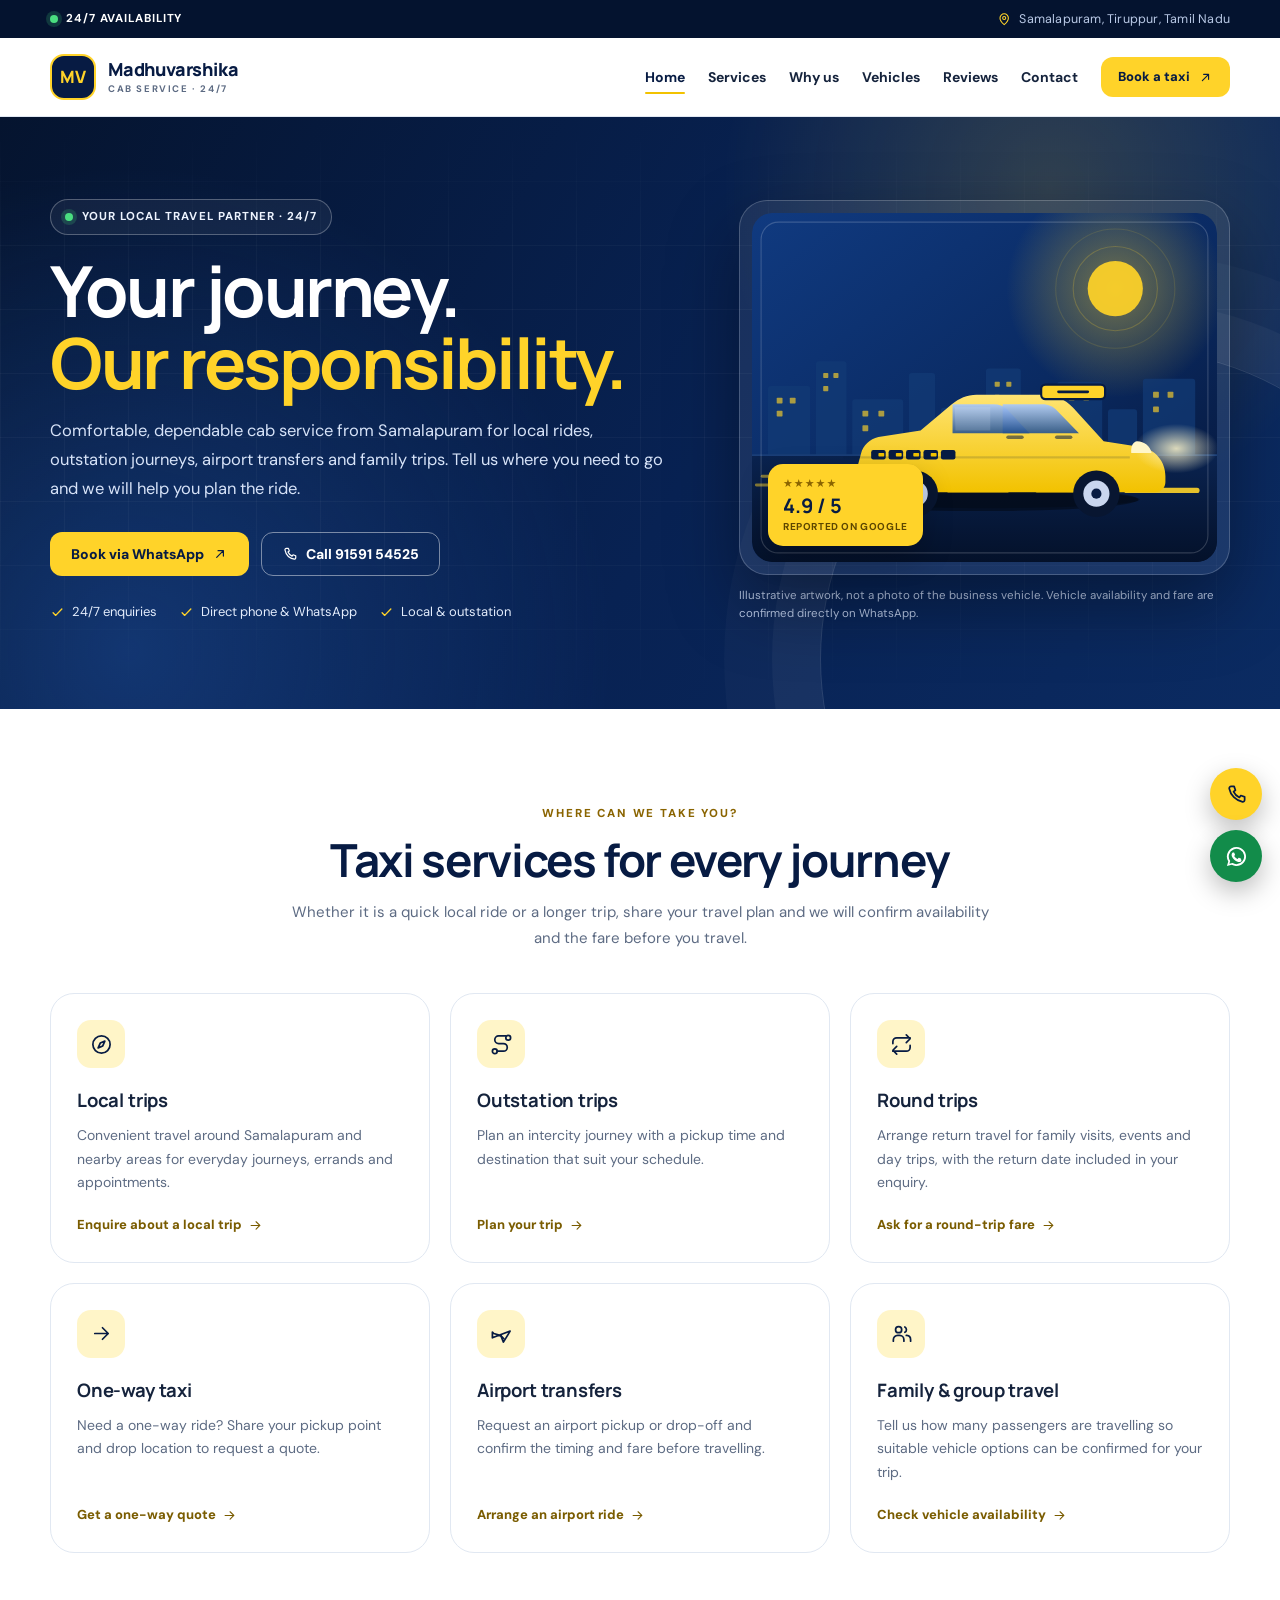
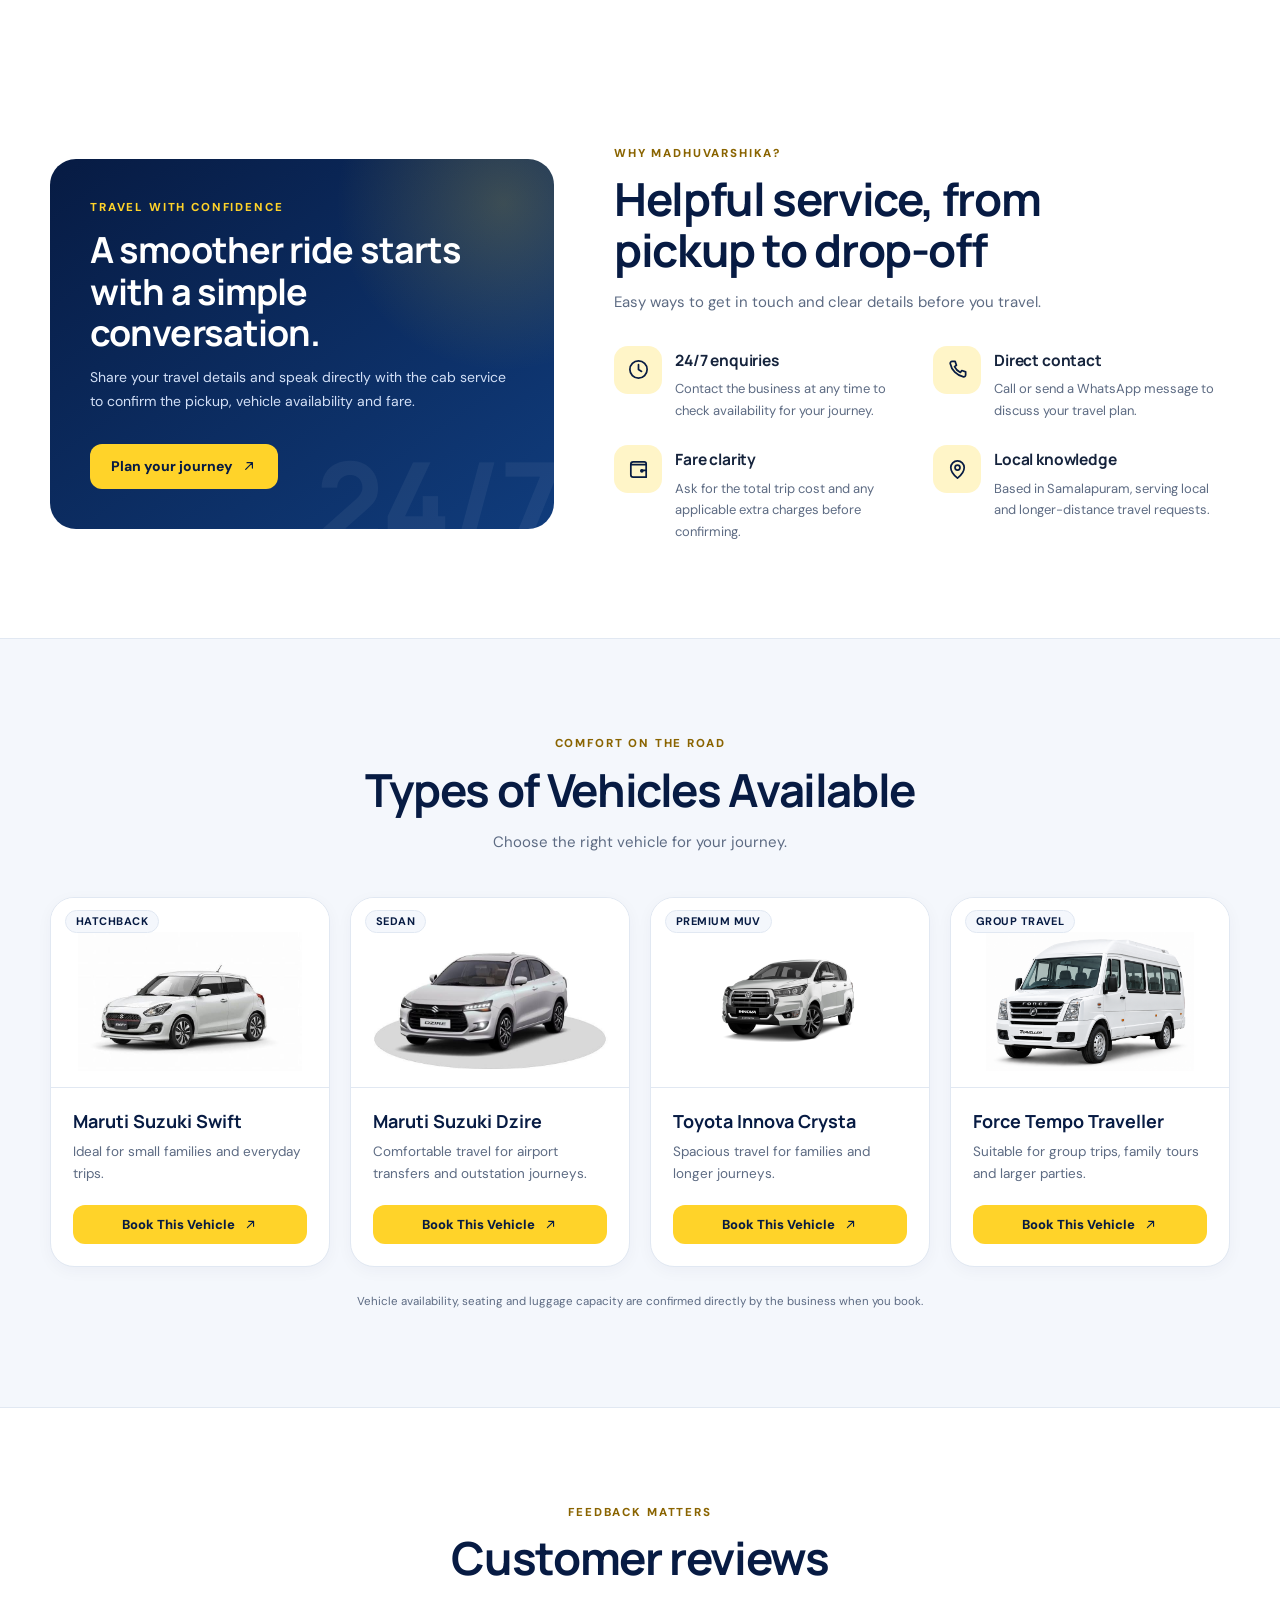
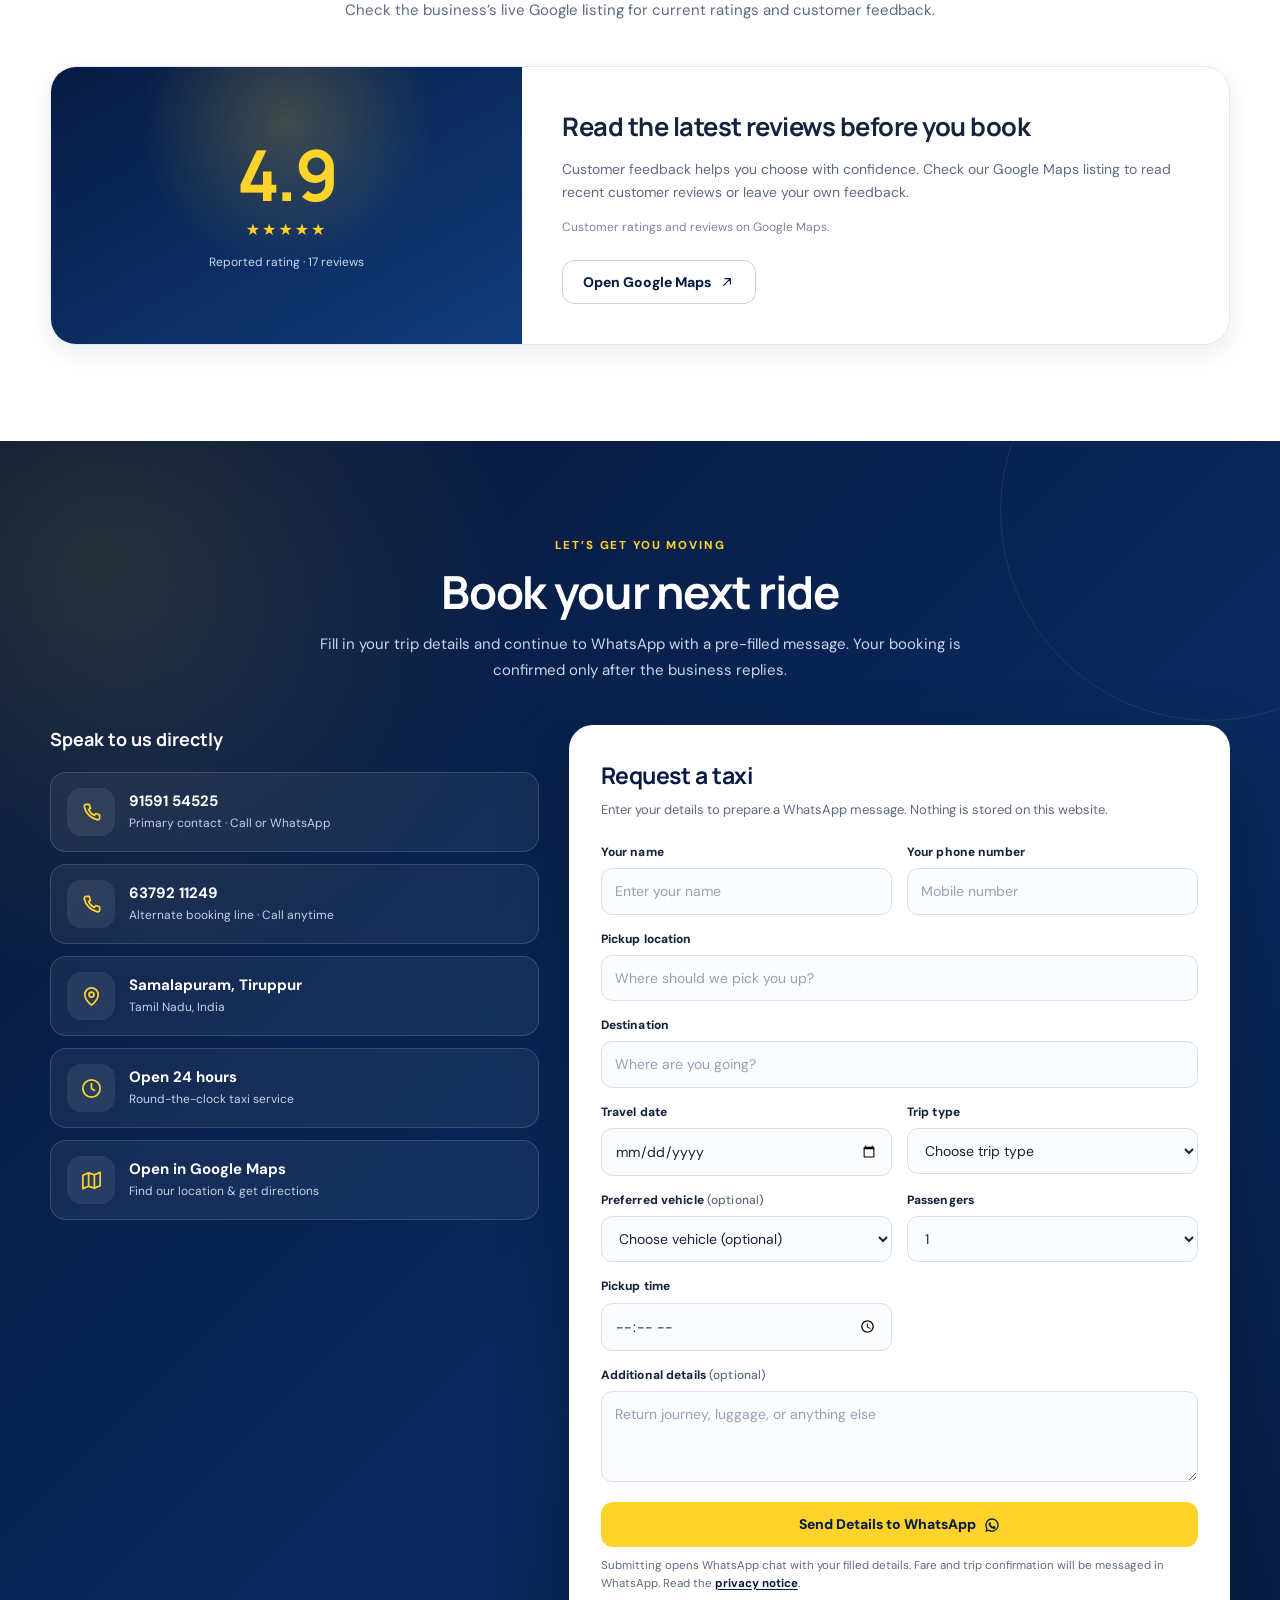
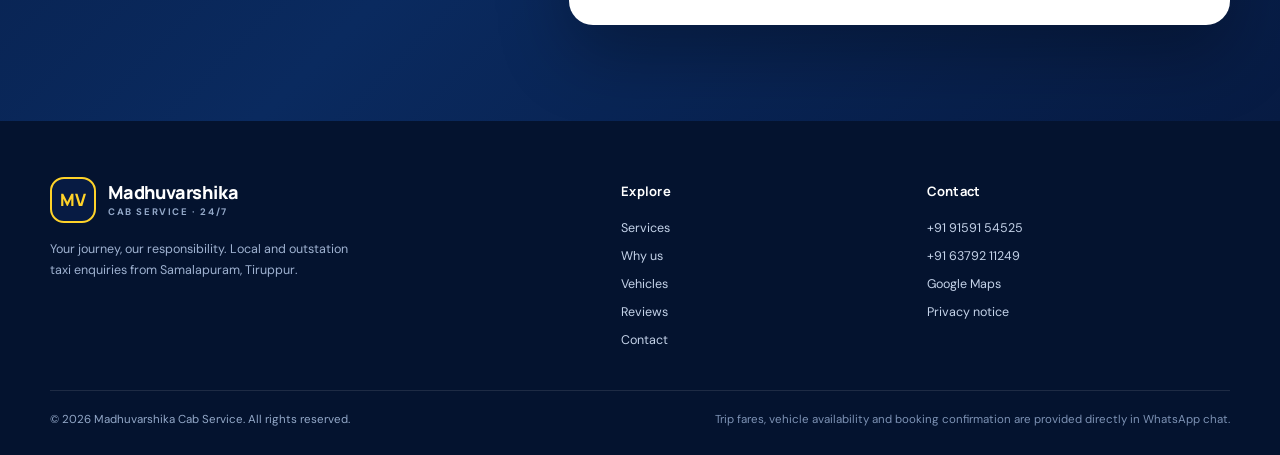
==== commit 9b540c2f: "Add Traveller image asset" ====
--- a/index.html
+++ b/index.html
@@ -126,7 +126,6 @@
       <nav class="navlinks" id="navlinks" aria-label="Main navigation">
         <a href="#home">Home</a>
         <a href="#services">Services</a>
-        <a href="#tariff">Tariff</a>
         <a href="#why-us">Why us</a>
         <a href="#vehicles">Vehicles</a>
         <a href="#reviews">Reviews</a>
@@ -161,18 +160,13 @@
         <div class="hero-visual">
           <div class="hero-card">
             <img src="assets/hero-cab.svg" width="640" height="480" alt="Stylised illustration of a yellow taxi driving on a city road at night" fetchpriority="high" decoding="async" />
-            <div class="fare-chip">
-              <span>One-way trips from</span>
-              <strong>₹15<small>/ km</small></strong>
-              <em>Indicative fare</em>
-            </div>
             <div class="rating-chip">
               <span class="stars" aria-hidden="true">★★★★★</span>
               <strong>4.9 / 5</strong>
               <span>reported on Google</span>
             </div>
           </div>
-          <p class="media-note">Illustrative artwork, not a photo of the business vehicle. Vehicle availability and fare are confirmed when you book.</p>
+          <p class="media-note">Illustrative artwork, not a photo of the business vehicle. Vehicle availability and fare are confirmed directly on WhatsApp.</p>
         </div>
       </div>
     </section>
@@ -221,41 +215,6 @@
             <p>Tell us how many passengers are travelling so suitable vehicle options can be confirmed for your trip.</p>
             <a class="text-link" href="#contact">Check vehicle availability <svg class="icon" aria-hidden="true"><use href="#i-arrow-right" /></svg></a>
           </article>
-        </div>
-      </div>
-    </section>
-
-    <section class="section section--soft" id="tariff" aria-labelledby="tariff-title">
-      <div class="container">
-        <div class="section-head">
-          <p class="kicker">Simple fare enquiries</p>
-          <h2 id="tariff-title">Trip tariff</h2>
-          <p>These are draft prices taken from the business photos supplied for this website. Please confirm the current fare, minimum kilometres and any extra charges before booking.</p>
-        </div>
-        <div class="card-grid card-grid--3">
-          <article class="price-card">
-            <p class="price-label">One-way trip</p>
-            <p class="price">₹15 <small>/ km</small></p>
-            <p class="price-copy">For a single-direction journey. The final fare depends on the route and applicable terms.</p>
-            <a class="btn btn--outline btn--full" href="#contact" data-trip="One-way trip">Enquire now <svg class="icon" aria-hidden="true"><use href="#i-arrow" /></svg></a>
-          </article>
-          <article class="price-card price-card--featured">
-            <span class="popular">Popular</span>
-            <p class="price-label">Round trip</p>
-            <p class="price">₹14 <small>/ km</small></p>
-            <p class="price-copy">For return journeys. Ask us to confirm the total estimated fare and waiting terms.</p>
-            <a class="btn btn--full" href="#contact" data-trip="Round trip">Enquire now <svg class="icon" aria-hidden="true"><use href="#i-arrow" /></svg></a>
-          </article>
-          <article class="price-card">
-            <p class="price-label">One-day trip</p>
-            <p class="price">₹1,800 <small>+ ₹12/km</small></p>
-            <p class="price-copy">A one-day package shown in the supplied advertisement. Confirm inclusions and conditions.</p>
-            <a class="btn btn--outline btn--full" href="#contact" data-trip="One-day trip">Enquire now <svg class="icon" aria-hidden="true"><use href="#i-arrow" /></svg></a>
-          </article>
-        </div>
-        <div class="notice">
-          <svg class="icon" aria-hidden="true"><use href="#i-wallet" /></svg>
-          <p>Local-trip advertisements showed a different rate, and one poster mentioned a ₹300 driver allowance. Fares on this page are indicative and must be confirmed with the business before publishing or booking.</p>
         </div>
       </div>
     </section>
@@ -302,42 +261,56 @@
       <div class="container">
         <div class="section-head">
           <p class="kicker">Comfort on the road</p>
-          <h2 id="vehicles-title">Travel that fits your plans</h2>
-          <p>Vehicle options, seating and luggage capacity are confirmed by the business for your date. Contact the team before booking to check availability.</p>
-        </div>
-        <div class="card-grid card-grid--3">
+          <h2 id="vehicles-title">Types of Vehicles Available</h2>
+          <p>Choose the right vehicle for your journey.</p>
+        </div>
+        <div class="card-grid card-grid--4">
           <article class="fleet-card">
-            <div class="fleet-visual" aria-hidden="true">
-              <svg class="icon icon--xl"><use href="#i-car" /></svg>
-              <span class="fleet-tag">Illustrative</span>
+            <div class="fleet-visual">
+              <span class="fleet-tag">Hatchback</span>
+              <img src="assets/Maruti%20Suzuki%20Swift.jpg" alt="White Maruti Suzuki Swift hatchback" width="702" height="437" loading="lazy" decoding="async" class="fleet-img" />
             </div>
             <div class="fleet-body">
-              <h3>Local &amp; city rides</h3>
-              <p>Everyday trips around Samalapuram and nearby destinations.</p>
+              <h3>Maruti Suzuki Swift</h3>
+              <p>Ideal for small families and everyday trips.</p>
+              <a class="btn btn--sm btn--full" href="#contact" data-vehicle="Maruti Suzuki Swift">Book This Vehicle <svg class="icon" aria-hidden="true"><use href="#i-arrow" /></svg></a>
             </div>
           </article>
           <article class="fleet-card">
-            <div class="fleet-visual" aria-hidden="true">
-              <svg class="icon icon--xl"><use href="#i-route" /></svg>
-              <span class="fleet-tag">Illustrative</span>
+            <div class="fleet-visual">
+              <span class="fleet-tag">Sedan</span>
+              <img src="assets/Maruti%20Suzuki%20Dzire.jpg" alt="White Maruti Suzuki Dzire sedan" width="738" height="414" loading="lazy" decoding="async" class="fleet-img" />
             </div>
             <div class="fleet-body">
-              <h3>Outstation journeys</h3>
-              <p>Intercity travel planned around your pickup time and route.</p>
+              <h3>Maruti Suzuki Dzire</h3>
+              <p>Comfortable travel for airport transfers and outstation journeys.</p>
+              <a class="btn btn--sm btn--full" href="#contact" data-vehicle="Maruti Suzuki Dzire">Book This Vehicle <svg class="icon" aria-hidden="true"><use href="#i-arrow" /></svg></a>
             </div>
           </article>
           <article class="fleet-card">
-            <div class="fleet-visual" aria-hidden="true">
-              <svg class="icon icon--xl"><use href="#i-plane" /></svg>
-              <span class="fleet-tag">Illustrative</span>
+            <div class="fleet-visual">
+              <span class="fleet-tag">Premium MUV</span>
+              <img src="assets/Toyota%20Innova.webp" alt="White Toyota Innova Crysta" width="1600" height="600" loading="lazy" decoding="async" class="fleet-img" />
             </div>
             <div class="fleet-body">
-              <h3>Airport transfers</h3>
-              <p>Pickup and drop-off requests with timing confirmed in advance.</p>
-            </div>
-          </article>
-        </div>
-        <p class="media-note media-note--center">Illustrative artwork only. Actual vehicle type, seating and luggage capacity are confirmed directly by the business when you book.</p>
+              <h3>Toyota Innova Crysta</h3>
+              <p>Spacious travel for families and longer journeys.</p>
+              <a class="btn btn--sm btn--full" href="#contact" data-vehicle="Toyota Innova Crysta">Book This Vehicle <svg class="icon" aria-hidden="true"><use href="#i-arrow" /></svg></a>
+            </div>
+          </article>
+          <article class="fleet-card">
+            <div class="fleet-visual">
+              <span class="fleet-tag">Group Travel</span>
+              <img src="assets/Traveller.png" alt="White Force Tempo Traveller minibus" width="1536" height="1024" loading="lazy" decoding="async" class="fleet-img" />
+            </div>
+            <div class="fleet-body">
+              <h3>Force Tempo Traveller</h3>
+              <p>Suitable for group trips, family tours and larger parties.</p>
+              <a class="btn btn--sm btn--full" href="#contact" data-vehicle="Force Tempo Traveller">Book This Vehicle <svg class="icon" aria-hidden="true"><use href="#i-arrow" /></svg></a>
+            </div>
+          </article>
+        </div>
+        <p class="media-note media-note--center">Vehicle availability, seating and luggage capacity are confirmed directly by the business when you book.</p>
       </div>
     </section>
 
@@ -357,8 +330,8 @@
           </div>
           <div class="rating-copy">
             <h3>Read the latest reviews before you book</h3>
-            <p>Customer feedback helps you choose with confidence. The rating and count shown here come from a screenshot supplied for this draft and have not been independently verified.</p>
-            <p class="fine-print">Individual reviews are not reproduced on this site without permission.</p>
+            <p>Customer feedback helps you choose with confidence. Check our Google Maps listing to read recent customer reviews or leave your own feedback.</p>
+            <p class="fine-print">Customer ratings and reviews on Google Maps.</p>
             <a class="btn btn--outline" href="https://www.google.com/maps/search/?api=1&amp;query=Madhuvarshika%20Cab%20Service%20Samalapuram%20Tiruppur" target="_blank" rel="noopener noreferrer">Open Google Maps <svg class="icon" aria-hidden="true"><use href="#i-arrow" /></svg></a>
           </div>
         </div>
@@ -377,11 +350,11 @@
             <h3 class="contact-info-title">Speak to us directly</h3>
             <a class="contact-item" href="tel:+919159154525">
               <span class="icon-box icon-box--dark" aria-hidden="true"><svg class="icon"><use href="#i-phone" /></svg></span>
-              <span><strong>91591 54525</strong><small>Primary contact shown in the supplied business photos</small></span>
+              <span><strong>91591 54525</strong><small>Primary contact · Call or WhatsApp</small></span>
             </a>
             <a class="contact-item" href="tel:+916379211249">
               <span class="icon-box icon-box--dark" aria-hidden="true"><svg class="icon"><use href="#i-phone" /></svg></span>
-              <span><strong>63792 11249</strong><small>Additional contact shown in the supplied business photos</small></span>
+              <span><strong>63792 11249</strong><small>Alternate booking line · Call anytime</small></span>
             </a>
             <div class="contact-item">
               <span class="icon-box icon-box--dark" aria-hidden="true"><svg class="icon"><use href="#i-pin" /></svg></span>
@@ -389,11 +362,11 @@
             </div>
             <div class="contact-item">
               <span class="icon-box icon-box--dark" aria-hidden="true"><svg class="icon"><use href="#i-clock" /></svg></span>
-              <span><strong>Open 24 hours</strong><small>As shown on the supplied business listing</small></span>
+              <span><strong>Open 24 hours</strong><small>Round-the-clock taxi service</small></span>
             </div>
             <a class="contact-item" href="https://www.google.com/maps/search/?api=1&amp;query=Madhuvarshika%20Cab%20Service%20Samalapuram%20Tiruppur" target="_blank" rel="noopener noreferrer">
               <span class="icon-box icon-box--dark" aria-hidden="true"><svg class="icon"><use href="#i-map" /></svg></span>
-              <span><strong>Open in Google Maps</strong><small>Find the business location</small></span>
+              <span><strong>Open in Google Maps</strong><small>Find our location &amp; get directions</small></span>
             </a>
           </div>
           <form class="booking-form" id="bookingForm" novalidate>
@@ -447,6 +420,16 @@
                 <p class="field-error" id="tripError"></p>
               </div>
               <div class="field">
+                <label for="vehicle">Preferred vehicle <span class="label-note">(optional)</span></label>
+                <select id="vehicle" name="vehicle">
+                  <option value="">Choose vehicle (optional)</option>
+                  <option value="Maruti Suzuki Swift">Maruti Suzuki Swift (Hatchback)</option>
+                  <option value="Maruti Suzuki Dzire">Maruti Suzuki Dzire (Sedan)</option>
+                  <option value="Toyota Innova Crysta">Toyota Innova Crysta (Premium MUV)</option>
+                  <option value="Force Tempo Traveller">Force Tempo Traveller (Group Travel)</option>
+                </select>
+              </div>
+              <div class="field">
                 <label for="passengers">Passengers</label>
                 <select id="passengers" name="passengers">
                   <option>1</option>
@@ -466,8 +449,8 @@
                 <textarea id="notes" name="notes" rows="3" placeholder="Return journey, luggage, or anything else"></textarea>
               </div>
             </div>
-            <button class="btn btn--full" id="submitBtn" type="submit" disabled>Continue to WhatsApp <svg class="icon" aria-hidden="true"><use href="#i-whatsapp" /></svg></button>
-            <p class="form-hint">This form opens WhatsApp with your details. It does not confirm a booking or calculate the final fare. Read the <a href="privacy.html">privacy notice</a>.</p>
+            <button class="btn btn--full" id="submitBtn" type="submit" disabled>Send Details to WhatsApp <svg class="icon" aria-hidden="true"><use href="#i-whatsapp" /></svg></button>
+            <p class="form-hint">Submitting opens WhatsApp chat with your filled details. Fare and trip confirmation will be messaged in WhatsApp. Read the <a href="privacy.html">privacy notice</a>.</p>
             <noscript><p class="form-hint">JavaScript is required to prepare the WhatsApp message. Please call <a href="tel:+919159154525">91591 54525</a> instead.</p></noscript>
             <div class="form-status" id="formStatus" role="status" aria-live="polite"></div>
           </form>
@@ -488,7 +471,7 @@
       <nav class="footer-links" aria-label="Footer navigation">
         <h3>Explore</h3>
         <a href="#services">Services</a>
-        <a href="#tariff">Tariff</a>
+        <a href="#why-us">Why us</a>
         <a href="#vehicles">Vehicles</a>
         <a href="#reviews">Reviews</a>
         <a href="#contact">Contact</a>
@@ -503,7 +486,7 @@
     </div>
     <div class="container footer-bottom">
       <p>&copy; <span id="year"></span> Madhuvarshika Cab Service. All rights reserved.</p>
-      <p class="footer-note">Fares, rating, hours and contact details are draft values pending business confirmation.</p>
+      <p class="footer-note">Trip fares, vehicle availability and booking confirmation are provided directly in WhatsApp chat.</p>
     </div>
   </footer>
 
--- a/css/styles.css
+++ b/css/styles.css
@@ -699,6 +699,10 @@
   grid-template-columns: repeat(3, minmax(0, 1fr));
 }
 
+.card-grid--4 {
+  grid-template-columns: repeat(4, minmax(0, 1fr));
+}
+
 .service-card {
   display: flex;
   flex-direction: column;
@@ -943,66 +947,92 @@
 }
 
 .fleet-card {
+  display: flex;
+  flex-direction: column;
   border: 1px solid var(--line);
   border-radius: var(--radius-lg);
   background: var(--white);
+  box-shadow: 0 4px 16px rgba(7, 27, 67, 0.04);
   overflow: hidden;
-  transition: transform 0.2s ease, box-shadow 0.2s ease;
+  transition: transform 0.2s ease, box-shadow 0.2s ease, border-color 0.2s ease;
 }
 
 .fleet-card:hover {
   transform: translateY(-4px);
   box-shadow: var(--shadow-sm);
+  border-color: #cbd7e6;
 }
 
 .fleet-visual {
   position: relative;
-  height: 186px;
-  display: grid;
-  place-items: center;
-  background:
-    radial-gradient(circle at 50% 45%, rgba(255, 211, 41, 0.22), transparent 42%),
-    linear-gradient(145deg, #0a2a5f, #071b43);
-  color: var(--yellow);
-}
-
-.fleet-visual::after {
-  content: "";
-  position: absolute;
-  inset: auto 24px 24px;
-  height: 1px;
-  background: linear-gradient(90deg, transparent, rgba(255, 255, 255, 0.28), transparent);
+  height: 190px;
+  display: flex;
+  align-items: center;
+  justify-content: center;
+  padding: 34px 18px 16px;
+  background: #ffffff;
+  border-bottom: 1px solid var(--line);
+  overflow: hidden;
 }
 
 .fleet-tag {
   position: absolute;
-  top: 14px;
+  top: 12px;
   left: 14px;
-  padding: 4px 9px;
-  border: 1px solid rgba(255, 255, 255, 0.24);
+  z-index: 1;
+  display: inline-flex;
+  align-items: center;
+  padding: 4px 10px;
+  border: 1px solid var(--line);
   border-radius: 999px;
-  background: rgba(255, 255, 255, 0.1);
-  color: #dbe6fa;
-  font-size: 9px;
+  background: var(--pale);
+  color: var(--navy);
+  font-size: 11px;
   font-weight: 700;
-  letter-spacing: 0.1em;
+  letter-spacing: 0.04em;
   text-transform: uppercase;
+  line-height: 1.2;
+}
+
+.fleet-img {
+  max-width: 100%;
+  max-height: 100%;
+  width: auto;
+  height: auto;
+  object-fit: contain;
+  display: block;
+  transition: transform 0.25s ease;
+}
+
+.fleet-card:hover .fleet-img {
+  transform: scale(1.04);
 }
 
 .fleet-body {
+  display: flex;
+  flex-direction: column;
+  flex: 1;
   padding: 22px;
 }
 
 .fleet-body h3 {
-  margin: 0 0 7px;
-  font-size: 17.5px;
+  margin: 0 0 8px;
+  font-size: 18px;
+  font-weight: 700;
+  color: var(--navy);
+  line-height: 1.3;
 }
 
 .fleet-body p {
-  margin: 0;
+  margin: 0 0 20px;
   color: var(--muted);
   font-size: 13.5px;
-  line-height: 1.65;
+  line-height: 1.6;
+  flex: 1;
+}
+
+.fleet-body .btn {
+  margin-top: auto;
 }
 
 .rating-panel {
@@ -1300,6 +1330,11 @@
   font-weight: 800;
   text-decoration: underline;
   text-underline-offset: 2px;
+}
+
+.form-status .btn {
+  margin-top: 10px;
+  display: inline-flex;
 }
 
 .site-footer {
@@ -1577,6 +1612,12 @@
   }
 }
 
+@media (max-width: 990px) {
+  .card-grid--4 {
+    grid-template-columns: repeat(2, minmax(0, 1fr));
+  }
+}
+
 @media (max-width: 820px) {
   .card-grid--3 {
     grid-template-columns: repeat(2, minmax(0, 1fr));
@@ -1685,6 +1726,7 @@
   }
 
   .card-grid--3,
+  .card-grid--4,
   .feature-grid,
   .form-grid {
     grid-template-columns: minmax(0, 1fr);
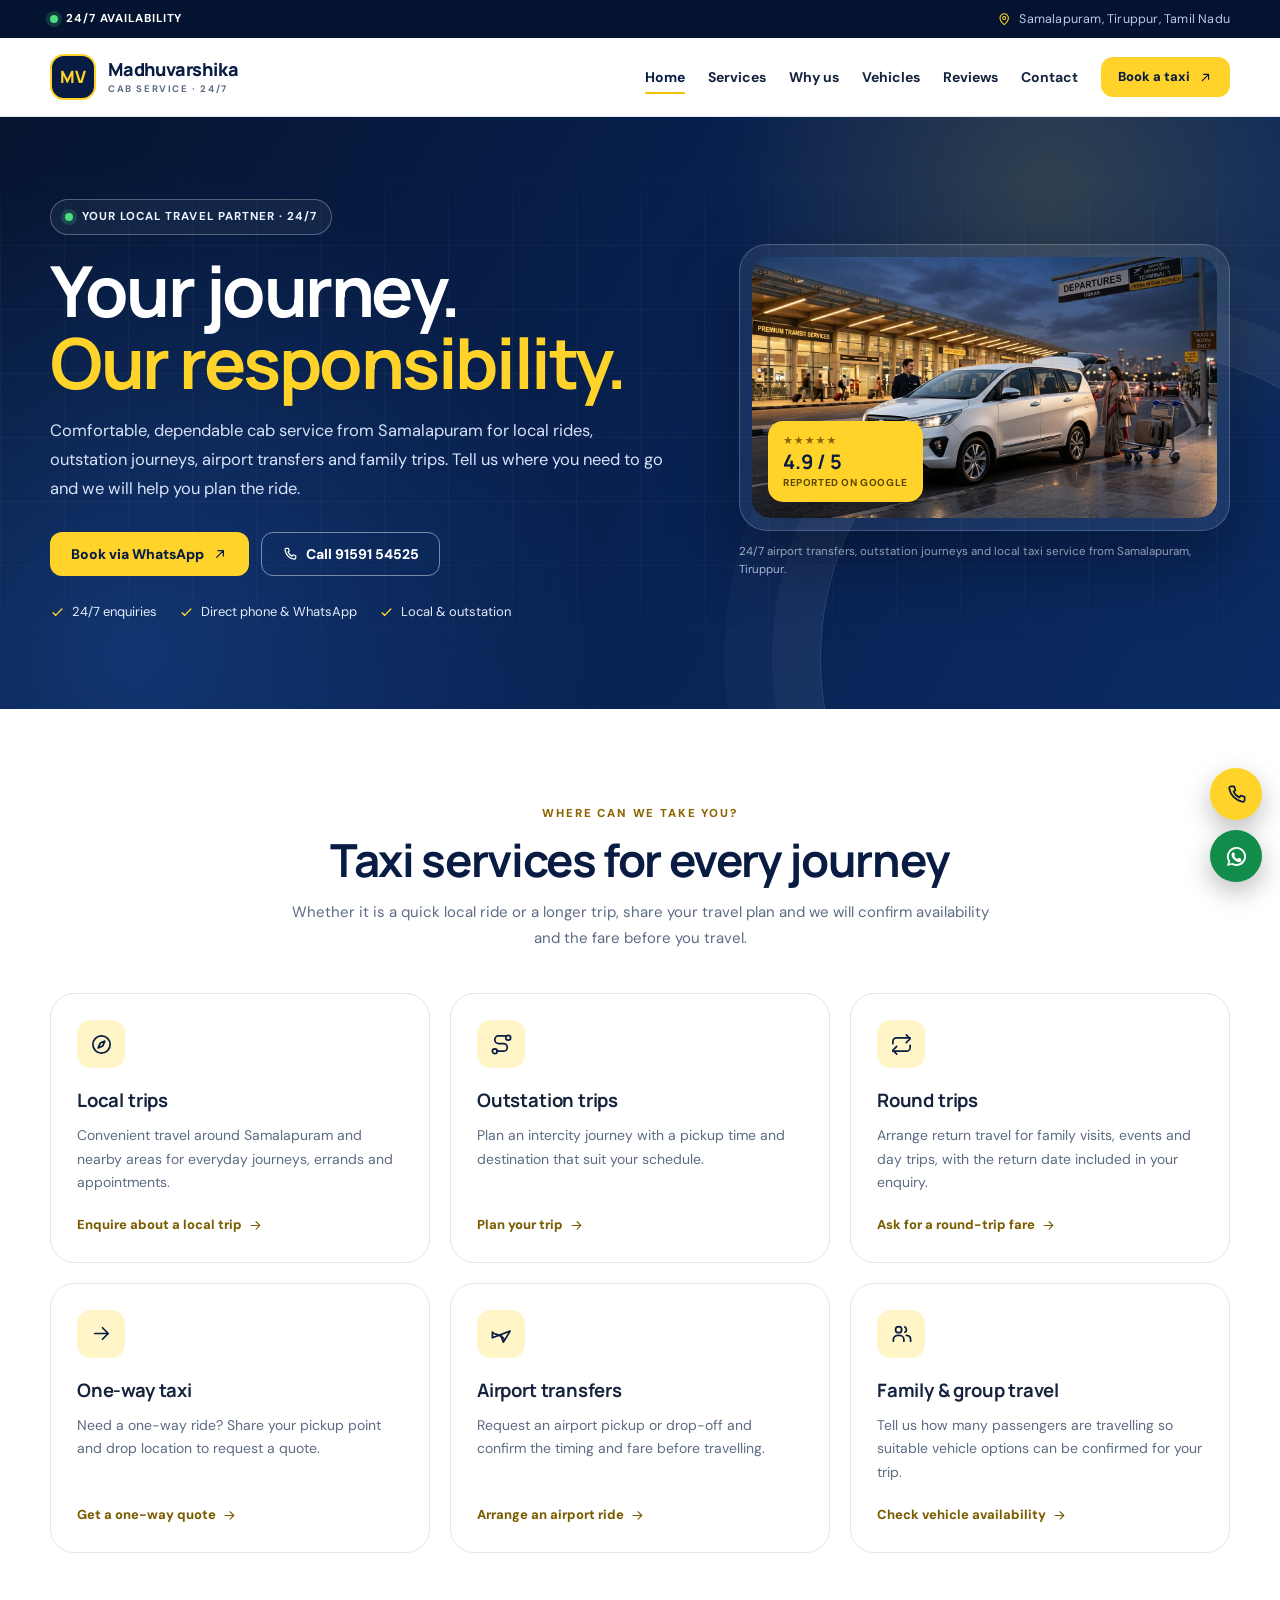
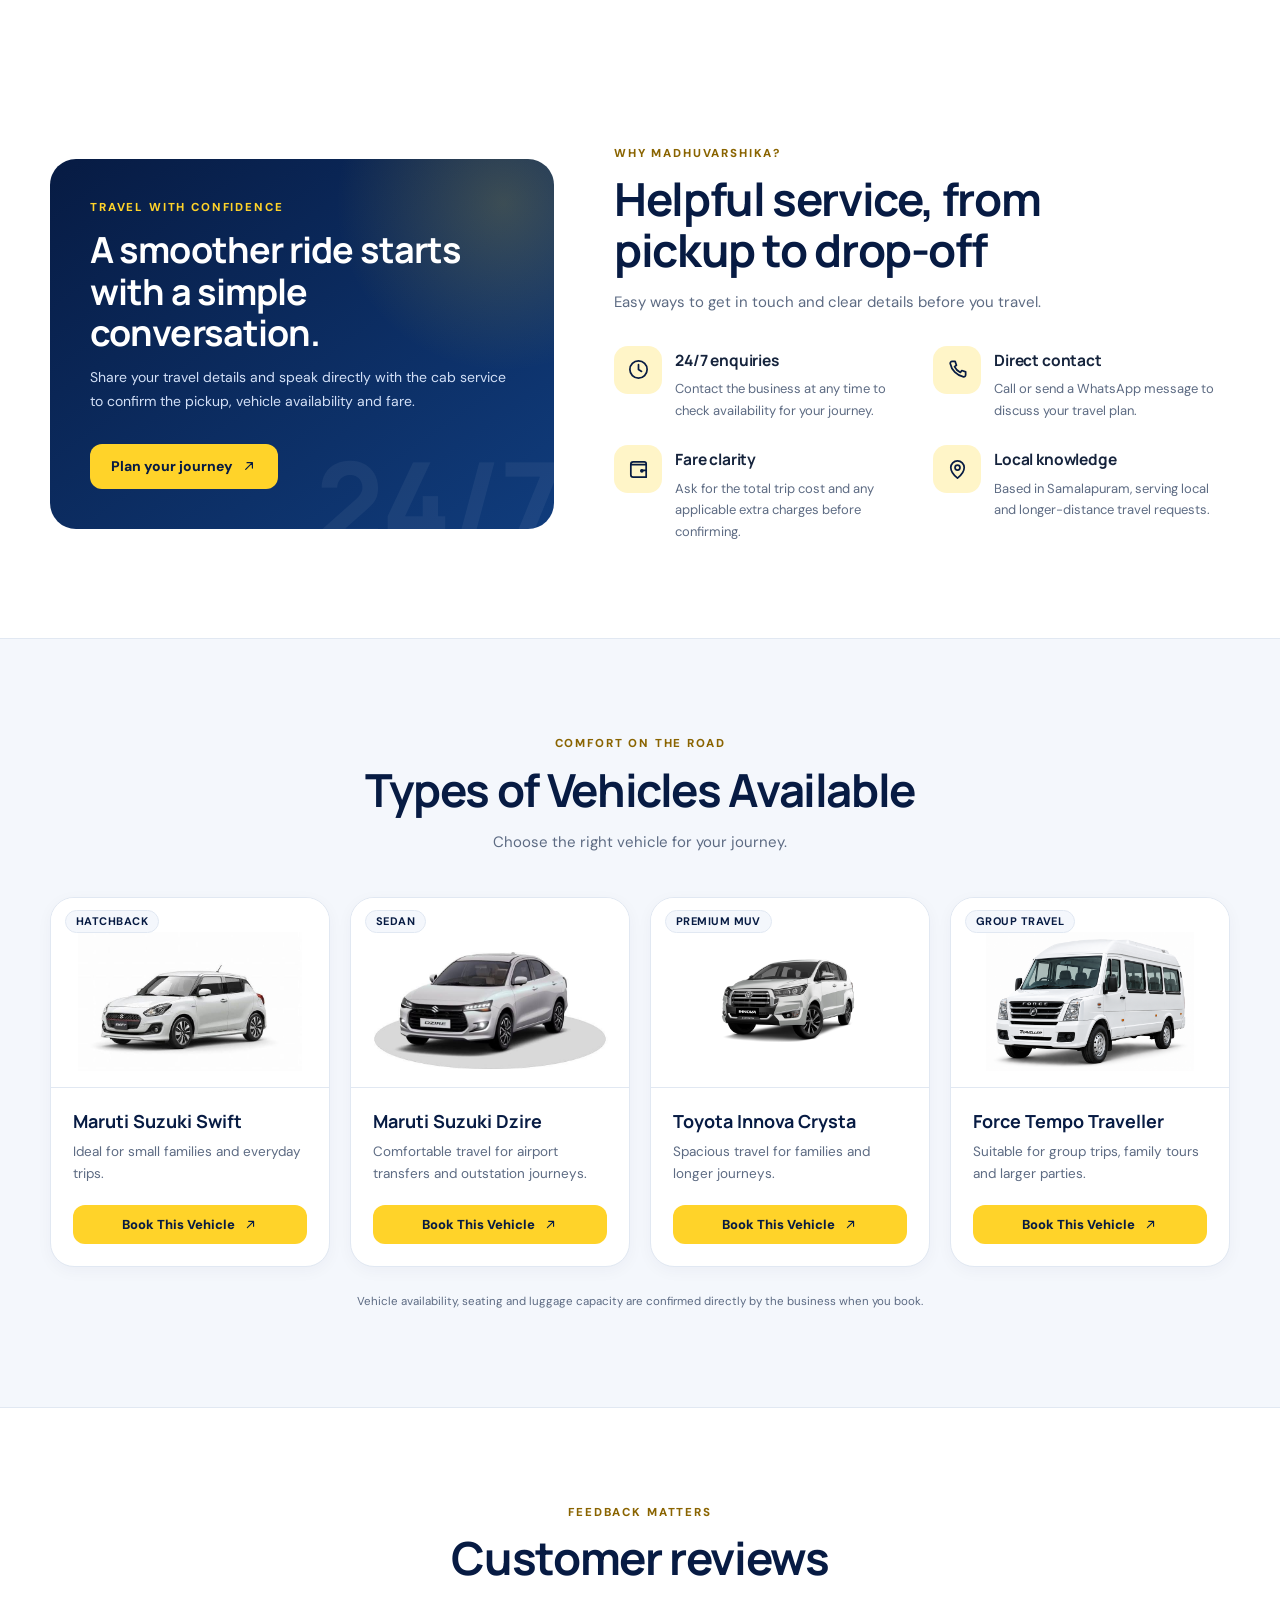
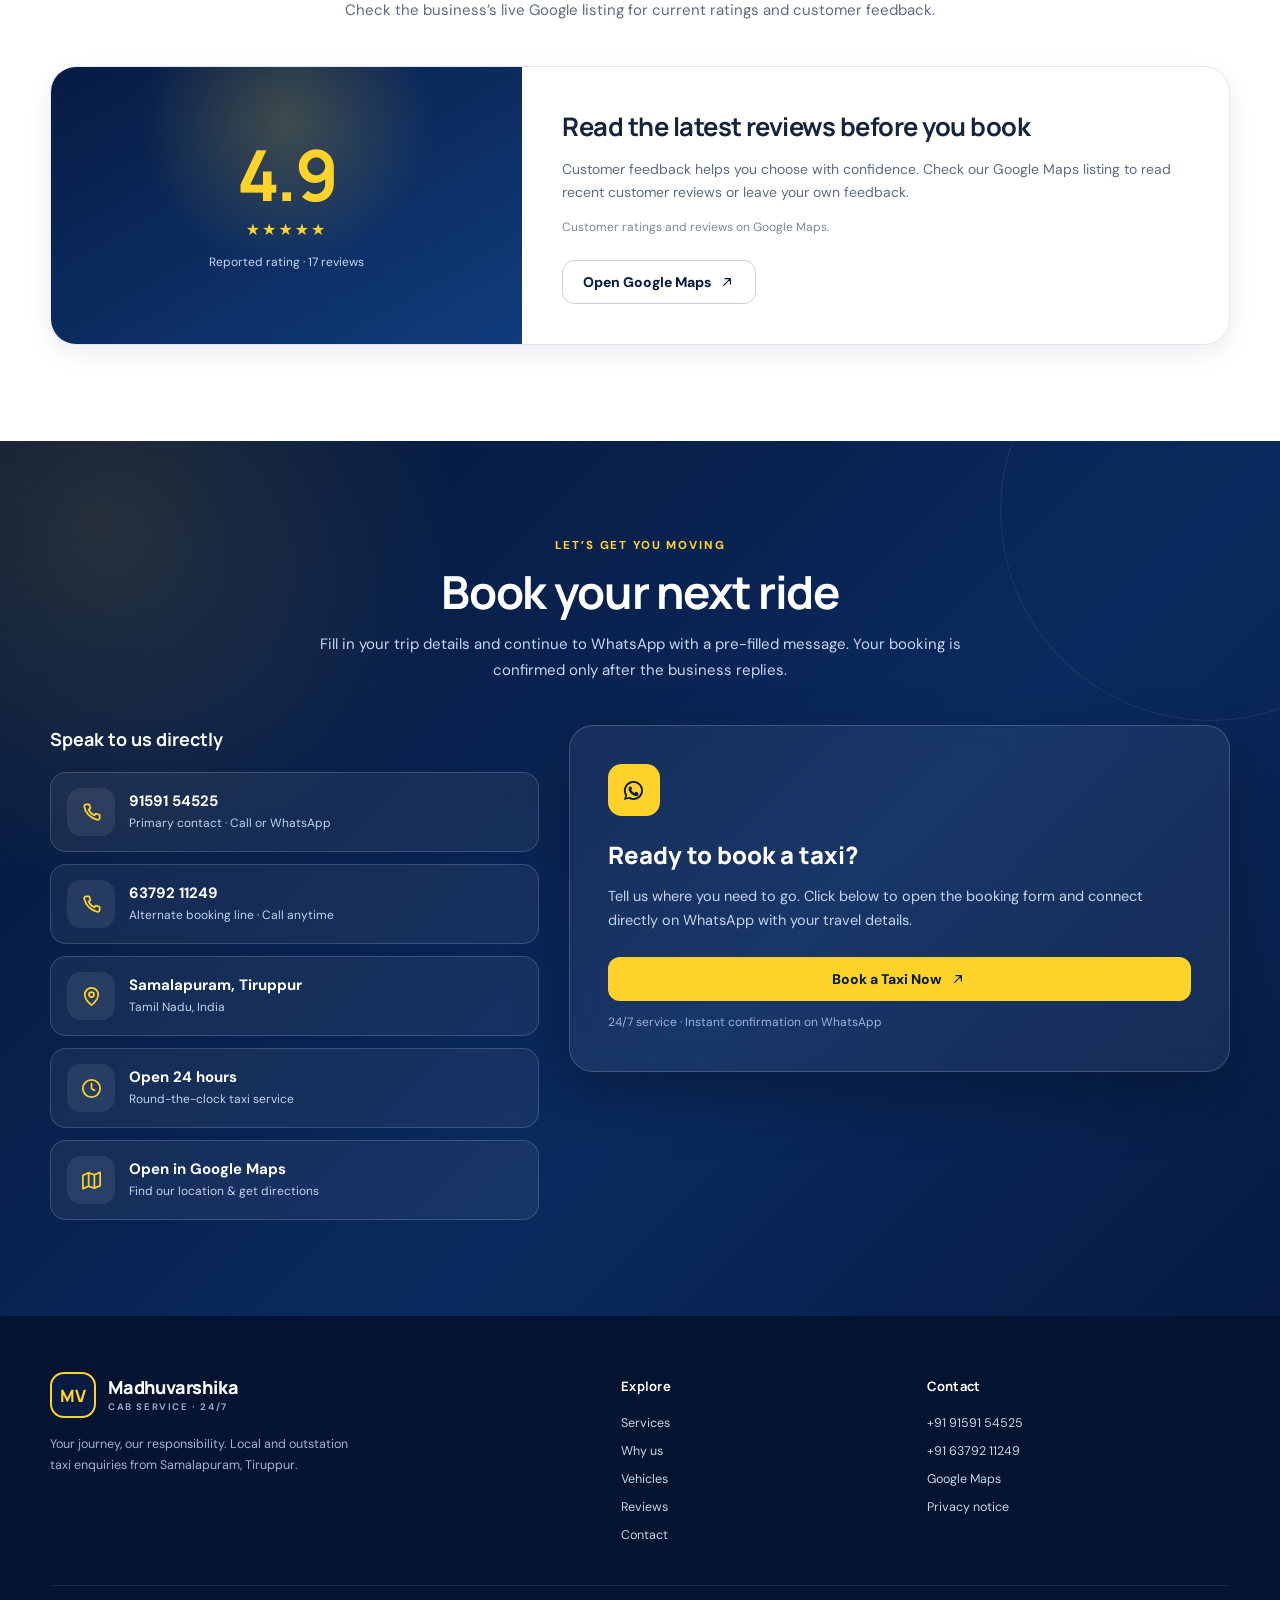
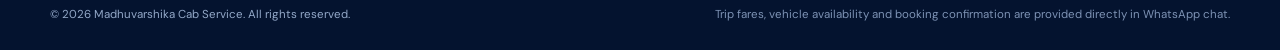
==== commit d3df651a: "Refactor code structure for improved readability and maintainability" ====
--- a/index.html
+++ b/index.html
@@ -23,7 +23,7 @@
   <link rel="preconnect" href="https://fonts.googleapis.com" />
   <link rel="preconnect" href="https://fonts.gstatic.com" crossorigin />
   <link href="https://fonts.googleapis.com/css2?family=DM+Sans:wght@400;500;600;700&family=Manrope:wght@400;500;600;700;800&display=swap" rel="stylesheet" />
-  <link rel="stylesheet" href="css/styles.css" />
+  <link rel="stylesheet" href="css/styles.css?v=2" />
   <script type="application/ld+json">
   {
     "@context": "https://schema.org",
@@ -159,14 +159,14 @@
         </div>
         <div class="hero-visual">
           <div class="hero-card">
-            <img src="assets/hero-cab.svg" width="640" height="480" alt="Stylised illustration of a yellow taxi driving on a city road at night" fetchpriority="high" decoding="async" />
+            <img src="assets/hero-cab.jpg" width="1376" height="768" alt="White premium taxi cab at airport terminal ready for pickup" fetchpriority="high" decoding="async" />
             <div class="rating-chip">
               <span class="stars" aria-hidden="true">★★★★★</span>
               <strong>4.9 / 5</strong>
               <span>reported on Google</span>
             </div>
           </div>
-          <p class="media-note">Illustrative artwork, not a photo of the business vehicle. Vehicle availability and fare are confirmed directly on WhatsApp.</p>
+          <p class="media-note">24/7 airport transfers, outstation journeys and local taxi service from Samalapuram, Tiruppur.</p>
         </div>
       </div>
     </section>
@@ -369,91 +369,13 @@
               <span><strong>Open in Google Maps</strong><small>Find our location &amp; get directions</small></span>
             </a>
           </div>
-          <form class="booking-form" id="bookingForm" novalidate>
-            <div class="form-head">
-              <h3>Request a taxi</h3>
-              <p>Enter your details to prepare a WhatsApp message. Nothing is stored on this website.</p>
-            </div>
-            <div class="form-grid">
-              <div class="field">
-                <label for="name">Your name</label>
-                <input id="name" name="name" type="text" autocomplete="name" placeholder="Enter your name" required aria-describedby="nameError" />
-                <p class="field-error" id="nameError"></p>
-              </div>
-              <div class="field">
-                <label for="phone">Your phone number</label>
-                <input id="phone" name="phone" type="tel" inputmode="tel" autocomplete="tel" placeholder="Mobile number" required aria-describedby="phoneError" />
-                <p class="field-error" id="phoneError"></p>
-              </div>
-              <div class="field field--full">
-                <label for="pickup">Pickup location</label>
-                <input id="pickup" name="pickup" type="text" autocomplete="off" placeholder="Where should we pick you up?" required aria-describedby="pickupError" />
-                <p class="field-error" id="pickupError"></p>
-              </div>
-              <div class="field field--full">
-                <label for="drop">Destination</label>
-                <input id="drop" name="drop" type="text" autocomplete="off" placeholder="Where are you going?" required aria-describedby="dropError" />
-                <p class="field-error" id="dropError"></p>
-              </div>
-              <div class="field">
-                <label for="date">Travel date</label>
-                <input id="date" name="date" type="date" required aria-describedby="dateError" />
-                <p class="field-error" id="dateError"></p>
-              </div>
-              <div class="field" id="returnField" hidden>
-                <label for="returnDate">Return date</label>
-                <input id="returnDate" name="returnDate" type="date" aria-describedby="returnDateError" />
-                <p class="field-error" id="returnDateError"></p>
-              </div>
-              <div class="field">
-                <label for="trip">Trip type</label>
-                <select id="trip" name="trip" required aria-describedby="tripError">
-                  <option value="">Choose trip type</option>
-                  <option>Local trip</option>
-                  <option>Outstation trip</option>
-                  <option>One-way trip</option>
-                  <option>Round trip</option>
-                  <option>Airport transfer</option>
-                  <option>One-day trip</option>
-                  <option>Family / group trip</option>
-                </select>
-                <p class="field-error" id="tripError"></p>
-              </div>
-              <div class="field">
-                <label for="vehicle">Preferred vehicle <span class="label-note">(optional)</span></label>
-                <select id="vehicle" name="vehicle">
-                  <option value="">Choose vehicle (optional)</option>
-                  <option value="Maruti Suzuki Swift">Maruti Suzuki Swift (Hatchback)</option>
-                  <option value="Maruti Suzuki Dzire">Maruti Suzuki Dzire (Sedan)</option>
-                  <option value="Toyota Innova Crysta">Toyota Innova Crysta (Premium MUV)</option>
-                  <option value="Force Tempo Traveller">Force Tempo Traveller (Group Travel)</option>
-                </select>
-              </div>
-              <div class="field">
-                <label for="passengers">Passengers</label>
-                <select id="passengers" name="passengers">
-                  <option>1</option>
-                  <option>2</option>
-                  <option>3</option>
-                  <option>4</option>
-                  <option>5</option>
-                  <option>6+</option>
-                </select>
-              </div>
-              <div class="field">
-                <label for="time">Pickup time</label>
-                <input id="time" name="time" type="time" />
-              </div>
-              <div class="field field--full">
-                <label for="notes">Additional details <span class="label-note">(optional)</span></label>
-                <textarea id="notes" name="notes" rows="3" placeholder="Return journey, luggage, or anything else"></textarea>
-              </div>
-            </div>
-            <button class="btn btn--full" id="submitBtn" type="submit" disabled>Send Details to WhatsApp <svg class="icon" aria-hidden="true"><use href="#i-whatsapp" /></svg></button>
-            <p class="form-hint">Submitting opens WhatsApp chat with your filled details. Fare and trip confirmation will be messaged in WhatsApp. Read the <a href="privacy.html">privacy notice</a>.</p>
-            <noscript><p class="form-hint">JavaScript is required to prepare the WhatsApp message. Please call <a href="tel:+919159154525">91591 54525</a> instead.</p></noscript>
-            <div class="form-status" id="formStatus" role="status" aria-live="polite"></div>
-          </form>
+          <div class="contact-cta-card">
+            <span class="icon-box icon-box--yellow" aria-hidden="true"><svg class="icon"><use href="#i-whatsapp" /></svg></span>
+            <h3>Ready to book a taxi?</h3>
+            <p>Tell us where you need to go. Click below to open the booking form and connect directly on WhatsApp with your travel details.</p>
+            <button type="button" class="btn btn--full" id="openBookingFormBtn">Book a Taxi Now <svg class="icon" aria-hidden="true"><use href="#i-arrow" /></svg></button>
+            <small>24/7 service · Instant confirmation on WhatsApp</small>
+          </div>
         </div>
       </div>
     </section>
@@ -499,6 +421,101 @@
     <a class="mobile-bar-wa" id="mobileWa" href="https://wa.me/919159154525" target="_blank" rel="noopener noreferrer"><svg class="icon" aria-hidden="true"><use href="#i-whatsapp" /></svg> WhatsApp</a>
   </div>
 
+  <div class="booking-modal" id="bookingModal" hidden aria-hidden="true" role="dialog" aria-modal="true" aria-labelledby="modalTitle">
+    <div class="booking-modal-card">
+      <div class="booking-modal-head">
+        <div>
+          <h2 id="modalTitle">Book Your Ride</h2>
+          <p>Fill in your details to prepare a WhatsApp message.</p>
+        </div>
+        <button type="button" class="modal-close-btn" id="modalCloseBtn" aria-label="Close booking form">&times;</button>
+      </div>
+      <div class="booking-modal-scroll">
+        <form class="booking-form" id="bookingForm" novalidate>
+          <div class="form-grid">
+            <div class="field">
+              <label for="name">Your name</label>
+              <input id="name" name="name" type="text" autocomplete="name" placeholder="Enter your name" required aria-describedby="nameError" />
+              <p class="field-error" id="nameError"></p>
+            </div>
+            <div class="field">
+              <label for="phone">Your phone number</label>
+              <input id="phone" name="phone" type="tel" inputmode="tel" autocomplete="tel" placeholder="Mobile number" required aria-describedby="phoneError" />
+              <p class="field-error" id="phoneError"></p>
+            </div>
+            <div class="field field--full">
+              <label for="pickup">Pickup location</label>
+              <input id="pickup" name="pickup" type="text" autocomplete="off" placeholder="Where should we pick you up?" required aria-describedby="pickupError" />
+              <p class="field-error" id="pickupError"></p>
+            </div>
+            <div class="field field--full">
+              <label for="drop">Destination</label>
+              <input id="drop" name="drop" type="text" autocomplete="off" placeholder="Where are you going?" required aria-describedby="dropError" />
+              <p class="field-error" id="dropError"></p>
+            </div>
+            <div class="field">
+              <label for="date">Travel date</label>
+              <input id="date" name="date" type="date" required aria-describedby="dateError" />
+              <p class="field-error" id="dateError"></p>
+            </div>
+            <div class="field" id="returnField" hidden>
+              <label for="returnDate">Return date</label>
+              <input id="returnDate" name="returnDate" type="date" aria-describedby="returnDateError" />
+              <p class="field-error" id="returnDateError"></p>
+            </div>
+            <div class="field">
+              <label for="trip">Trip type</label>
+              <select id="trip" name="trip" required aria-describedby="tripError">
+                <option value="">Choose trip type</option>
+                <option>Local trip</option>
+                <option>Outstation trip</option>
+                <option>One-way trip</option>
+                <option>Round trip</option>
+                <option>Airport transfer</option>
+                <option>One-day trip</option>
+                <option>Family / group trip</option>
+              </select>
+              <p class="field-error" id="tripError"></p>
+            </div>
+            <div class="field">
+              <label for="vehicle">Preferred vehicle <span class="label-note">(optional)</span></label>
+              <select id="vehicle" name="vehicle">
+                <option value="">Choose vehicle (optional)</option>
+                <option value="Maruti Suzuki Swift">Maruti Suzuki Swift (Hatchback)</option>
+                <option value="Maruti Suzuki Dzire">Maruti Suzuki Dzire (Sedan)</option>
+                <option value="Toyota Innova Crysta">Toyota Innova Crysta (Premium MUV)</option>
+                <option value="Force Tempo Traveller">Force Tempo Traveller (Group Travel)</option>
+              </select>
+            </div>
+            <div class="field">
+              <label for="passengers">Passengers</label>
+              <select id="passengers" name="passengers">
+                <option>1</option>
+                <option>2</option>
+                <option>3</option>
+                <option>4</option>
+                <option>5</option>
+                <option>6+</option>
+              </select>
+            </div>
+            <div class="field">
+              <label for="time">Pickup time</label>
+              <input id="time" name="time" type="time" />
+            </div>
+            <div class="field field--full">
+              <label for="notes">Additional details <span class="label-note">(optional)</span></label>
+              <textarea id="notes" name="notes" rows="3" placeholder="Return journey, luggage, or anything else"></textarea>
+            </div>
+          </div>
+          <button class="btn btn--full" id="submitBtn" type="submit" disabled>Send Details to WhatsApp <svg class="icon" aria-hidden="true"><use href="#i-whatsapp" /></svg></button>
+          <p class="form-hint">Submitting opens WhatsApp chat with your filled details. Fare and trip confirmation will be messaged in WhatsApp. Read the <a href="privacy.html">privacy notice</a>.</p>
+          <noscript><p class="form-hint">JavaScript is required to prepare the WhatsApp message. Please call <a href="tel:+919159154525">91591 54525</a> instead.</p></noscript>
+          <div class="form-status" id="formStatus" role="status" aria-live="polite"></div>
+        </form>
+      </div>
+    </div>
+  </div>
+
   <script src="js/main.js" defer></script>
 </body>
 </html>
--- a/css/styles.css
+++ b/css/styles.css
@@ -32,6 +32,26 @@
   scroll-behavior: smooth;
   scroll-padding-top: 96px;
   -webkit-text-size-adjust: 100%;
+  scrollbar-width: thin;
+  scrollbar-color: var(--yellow-2) var(--navy);
+}
+
+::-webkit-scrollbar {
+  width: 6px;
+  height: 6px;
+}
+
+::-webkit-scrollbar-track {
+  background: #04132f;
+}
+
+::-webkit-scrollbar-thumb {
+  background: var(--yellow-2);
+  border-radius: 999px;
+}
+
+::-webkit-scrollbar-thumb:hover {
+  background: var(--yellow);
 }
 
 body {
@@ -534,6 +554,9 @@
 .hero-card img {
   display: block;
   width: 100%;
+  height: auto;
+  aspect-ratio: 16 / 9;
+  object-fit: cover;
   border-radius: 19px;
 }
 
@@ -994,6 +1017,7 @@
   line-height: 1.2;
 }
 
+.fleet-visual img,
 .fleet-img {
   max-width: 100%;
   max-height: 100%;
@@ -1335,6 +1359,188 @@
 .form-status .btn {
   margin-top: 10px;
   display: inline-flex;
+}
+
+/* Booking Modal & Slim Scroll */
+body.modal-open {
+  overflow: hidden;
+}
+
+.booking-modal {
+  position: fixed;
+  inset: 0;
+  z-index: 2000;
+  display: flex;
+  align-items: center;
+  justify-content: center;
+  padding: 16px;
+  background: rgba(4, 19, 47, 0.76);
+  backdrop-filter: blur(8px);
+  -webkit-backdrop-filter: blur(8px);
+  opacity: 0;
+  visibility: hidden;
+  transition: opacity 0.22s ease, visibility 0.22s ease;
+}
+
+.booking-modal[hidden] {
+  display: none;
+}
+
+.booking-modal.is-active {
+  opacity: 1;
+  visibility: visible;
+}
+
+.booking-modal-card {
+  position: relative;
+  width: 100%;
+  max-width: 580px;
+  max-height: min(92vh, 820px);
+  background: var(--white);
+  border: 1px solid var(--line);
+  border-radius: 24px;
+  box-shadow: 0 25px 70px rgba(7, 27, 67, 0.45);
+  display: flex;
+  flex-direction: column;
+  overflow: hidden;
+  transform: translateY(20px) scale(0.97);
+  transition: transform 0.24s cubic-bezier(0.16, 1, 0.3, 1);
+}
+
+.booking-modal.is-active .booking-modal-card {
+  transform: translateY(0) scale(1);
+}
+
+.booking-modal-head {
+  display: flex;
+  align-items: flex-start;
+  justify-content: space-between;
+  gap: 16px;
+  padding: 20px 24px 16px;
+  border-bottom: 1px solid var(--line);
+  background: var(--white);
+}
+
+.booking-modal-head h2 {
+  margin: 0 0 4px;
+  font-size: 22px;
+  color: var(--navy);
+  font-weight: 800;
+  line-height: 1.2;
+}
+
+.booking-modal-head p {
+  margin: 0;
+  font-size: 13px;
+  color: var(--muted);
+}
+
+.modal-close-btn {
+  display: inline-flex;
+  align-items: center;
+  justify-content: center;
+  width: 38px;
+  height: 38px;
+  padding: 0;
+  border: 1px solid var(--line);
+  border-radius: 50%;
+  background: var(--pale);
+  color: var(--navy);
+  font-size: 24px;
+  font-weight: 300;
+  line-height: 1;
+  cursor: pointer;
+  flex-shrink: 0;
+  transition: background 0.15s ease, transform 0.15s ease;
+}
+
+.modal-close-btn:hover {
+  background: var(--line);
+  transform: rotate(90deg);
+}
+
+.booking-modal-scroll {
+  padding: 20px 24px 24px;
+  overflow-y: auto;
+  overscroll-behavior: contain;
+  flex: 1;
+  scrollbar-width: thin;
+  scrollbar-color: var(--yellow-2) #eef3fb;
+}
+
+.booking-modal-scroll::-webkit-scrollbar {
+  width: 6px;
+}
+
+.booking-modal-scroll::-webkit-scrollbar-track {
+  background: #f0f4fa;
+  border-radius: 999px;
+}
+
+.booking-modal-scroll::-webkit-scrollbar-thumb {
+  background: var(--yellow-2);
+  border-radius: 999px;
+}
+
+.booking-modal-scroll::-webkit-scrollbar-thumb:hover {
+  background: var(--yellow);
+}
+
+.booking-modal-scroll .booking-form {
+  padding: 0;
+  border-radius: 0;
+  box-shadow: none;
+  background: transparent;
+}
+
+/* Contact CTA Card */
+.contact-cta-card {
+  display: flex;
+  flex-direction: column;
+  justify-content: center;
+  padding: clamp(28px, 4vw, 38px);
+  border: 1px solid rgba(255, 255, 255, 0.18);
+  border-radius: 24px;
+  background: rgba(255, 255, 255, 0.06);
+  backdrop-filter: blur(12px);
+  -webkit-backdrop-filter: blur(12px);
+  box-shadow: 0 25px 60px rgba(0, 0, 0, 0.28);
+}
+
+.contact-cta-card .icon-box--yellow {
+  display: inline-flex;
+  align-items: center;
+  justify-content: center;
+  width: 52px;
+  height: 52px;
+  border-radius: 14px;
+  background: var(--yellow);
+  color: var(--navy);
+  margin-bottom: 20px;
+}
+
+.contact-cta-card h3 {
+  margin: 0 0 10px;
+  font-size: 24px;
+  font-weight: 800;
+  color: var(--white);
+}
+
+.contact-cta-card p {
+  margin: 0 0 24px;
+  color: #c5d4ed;
+  font-size: 14.5px;
+  line-height: 1.65;
+}
+
+.contact-cta-card .btn {
+  margin-bottom: 12px;
+}
+
+.contact-cta-card small {
+  display: block;
+  color: #9ab4da;
+  font-size: 12px;
 }
 
 .site-footer {
@@ -1732,6 +1938,25 @@
     grid-template-columns: minmax(0, 1fr);
   }
 
+  .booking-modal {
+    padding: 0;
+    align-items: flex-end;
+  }
+
+  .booking-modal-card {
+    max-height: 92vh;
+    border-bottom-left-radius: 0;
+    border-bottom-right-radius: 0;
+  }
+
+  .booking-modal-head {
+    padding: 16px 18px 14px;
+  }
+
+  .booking-modal-scroll {
+    padding: 16px 18px 20px;
+  }
+
   .field--full {
     grid-column: auto;
   }
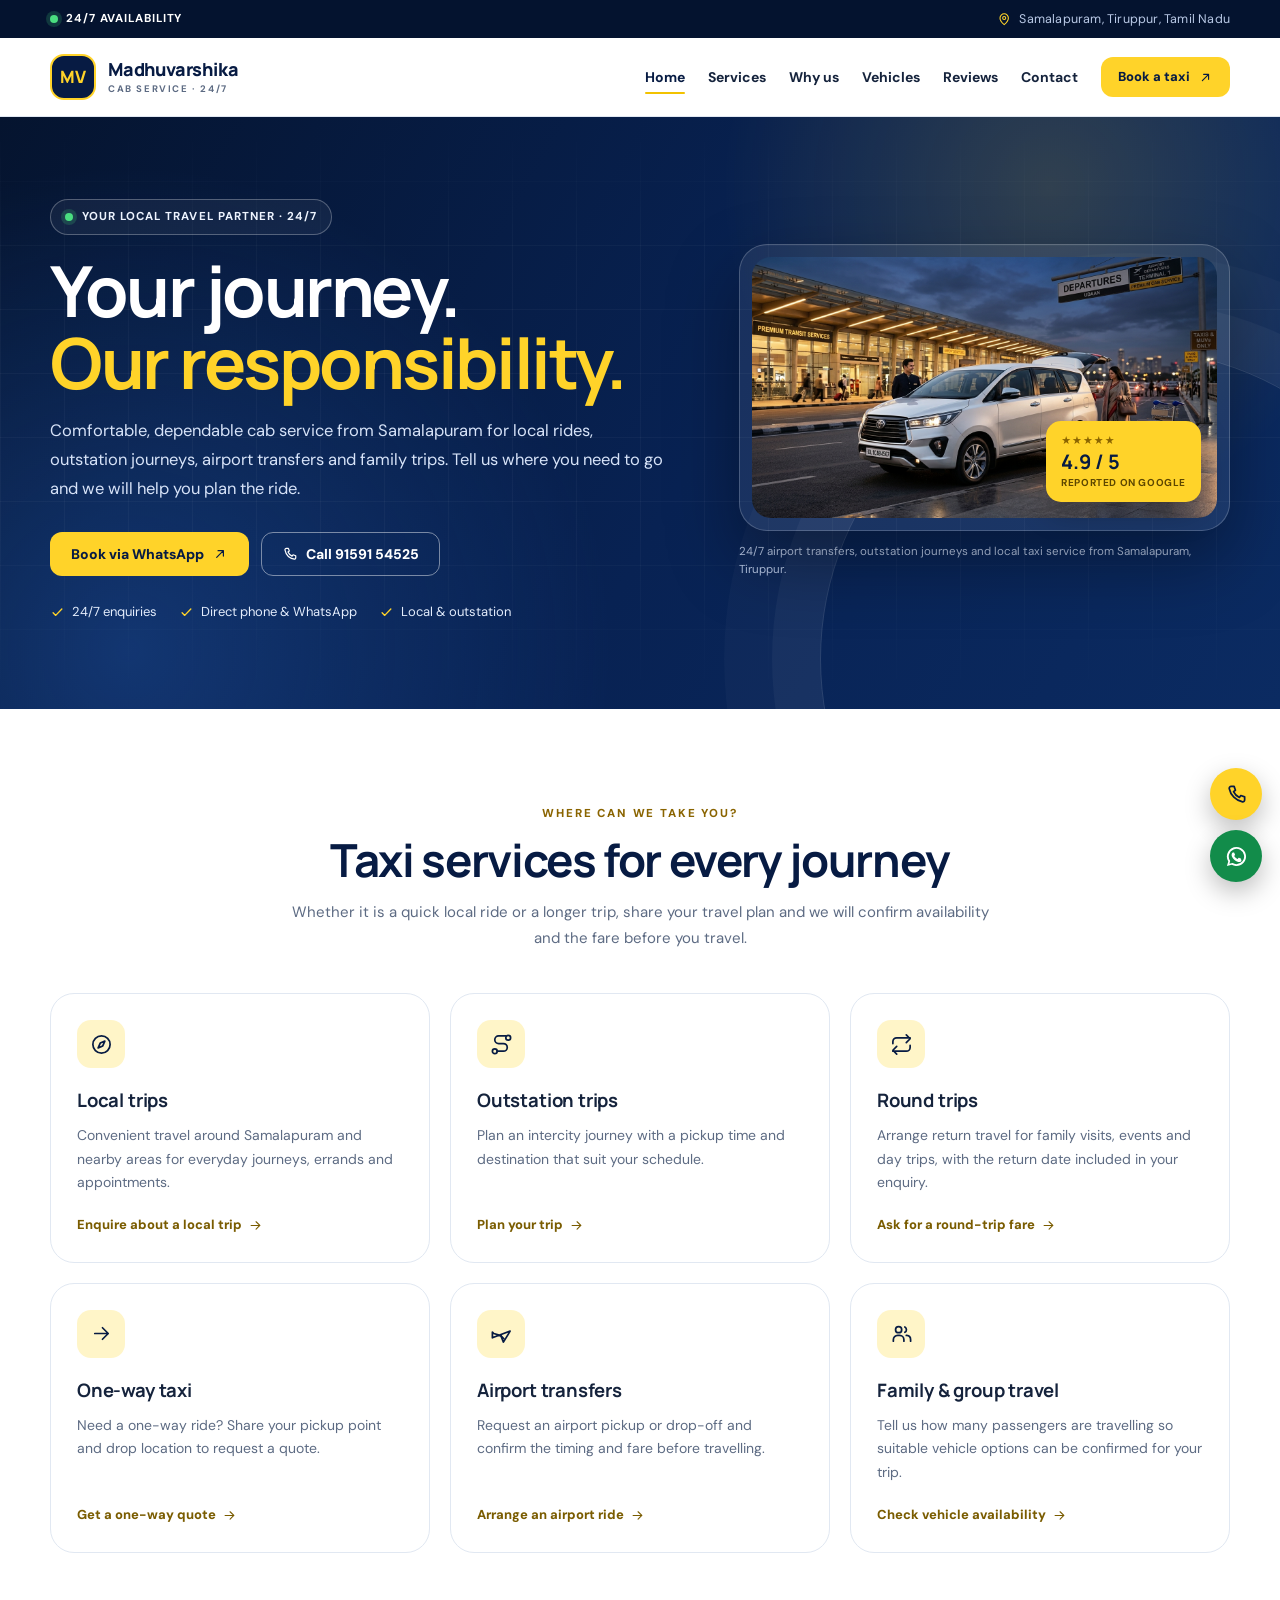
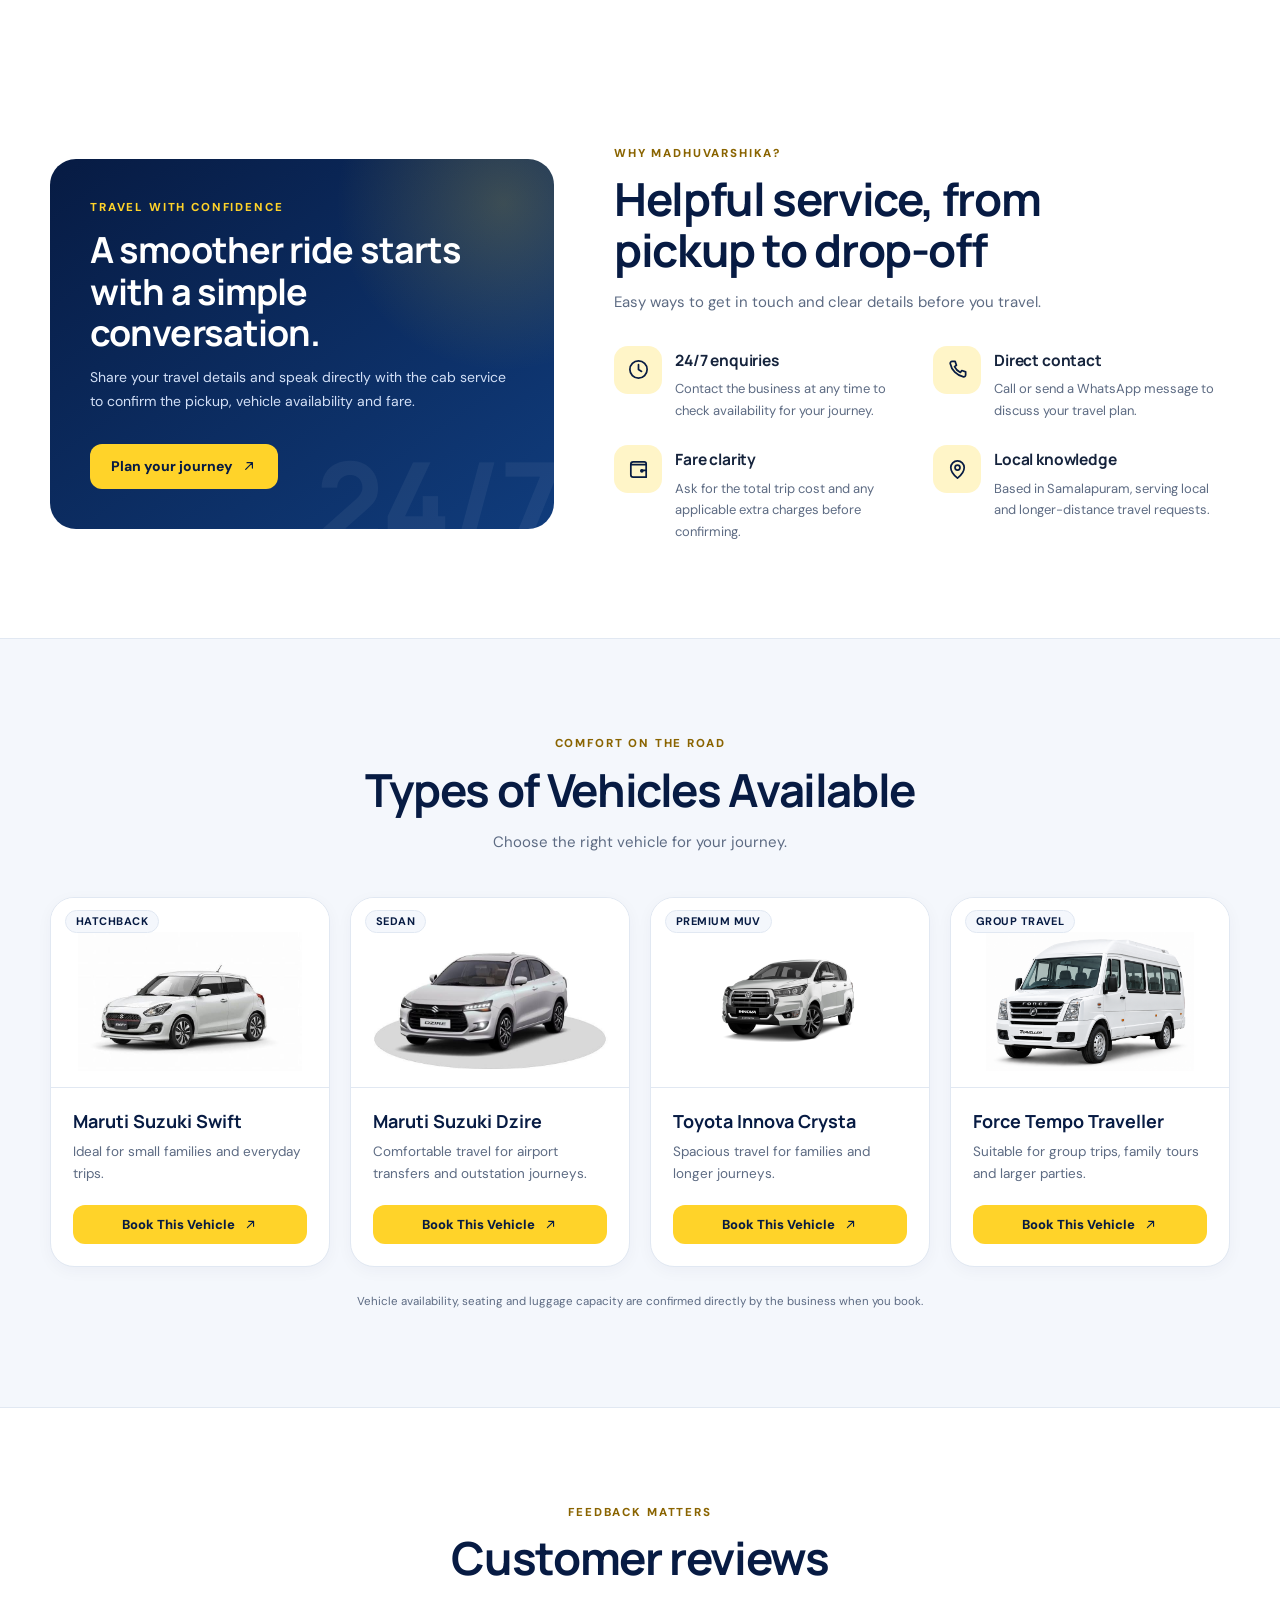
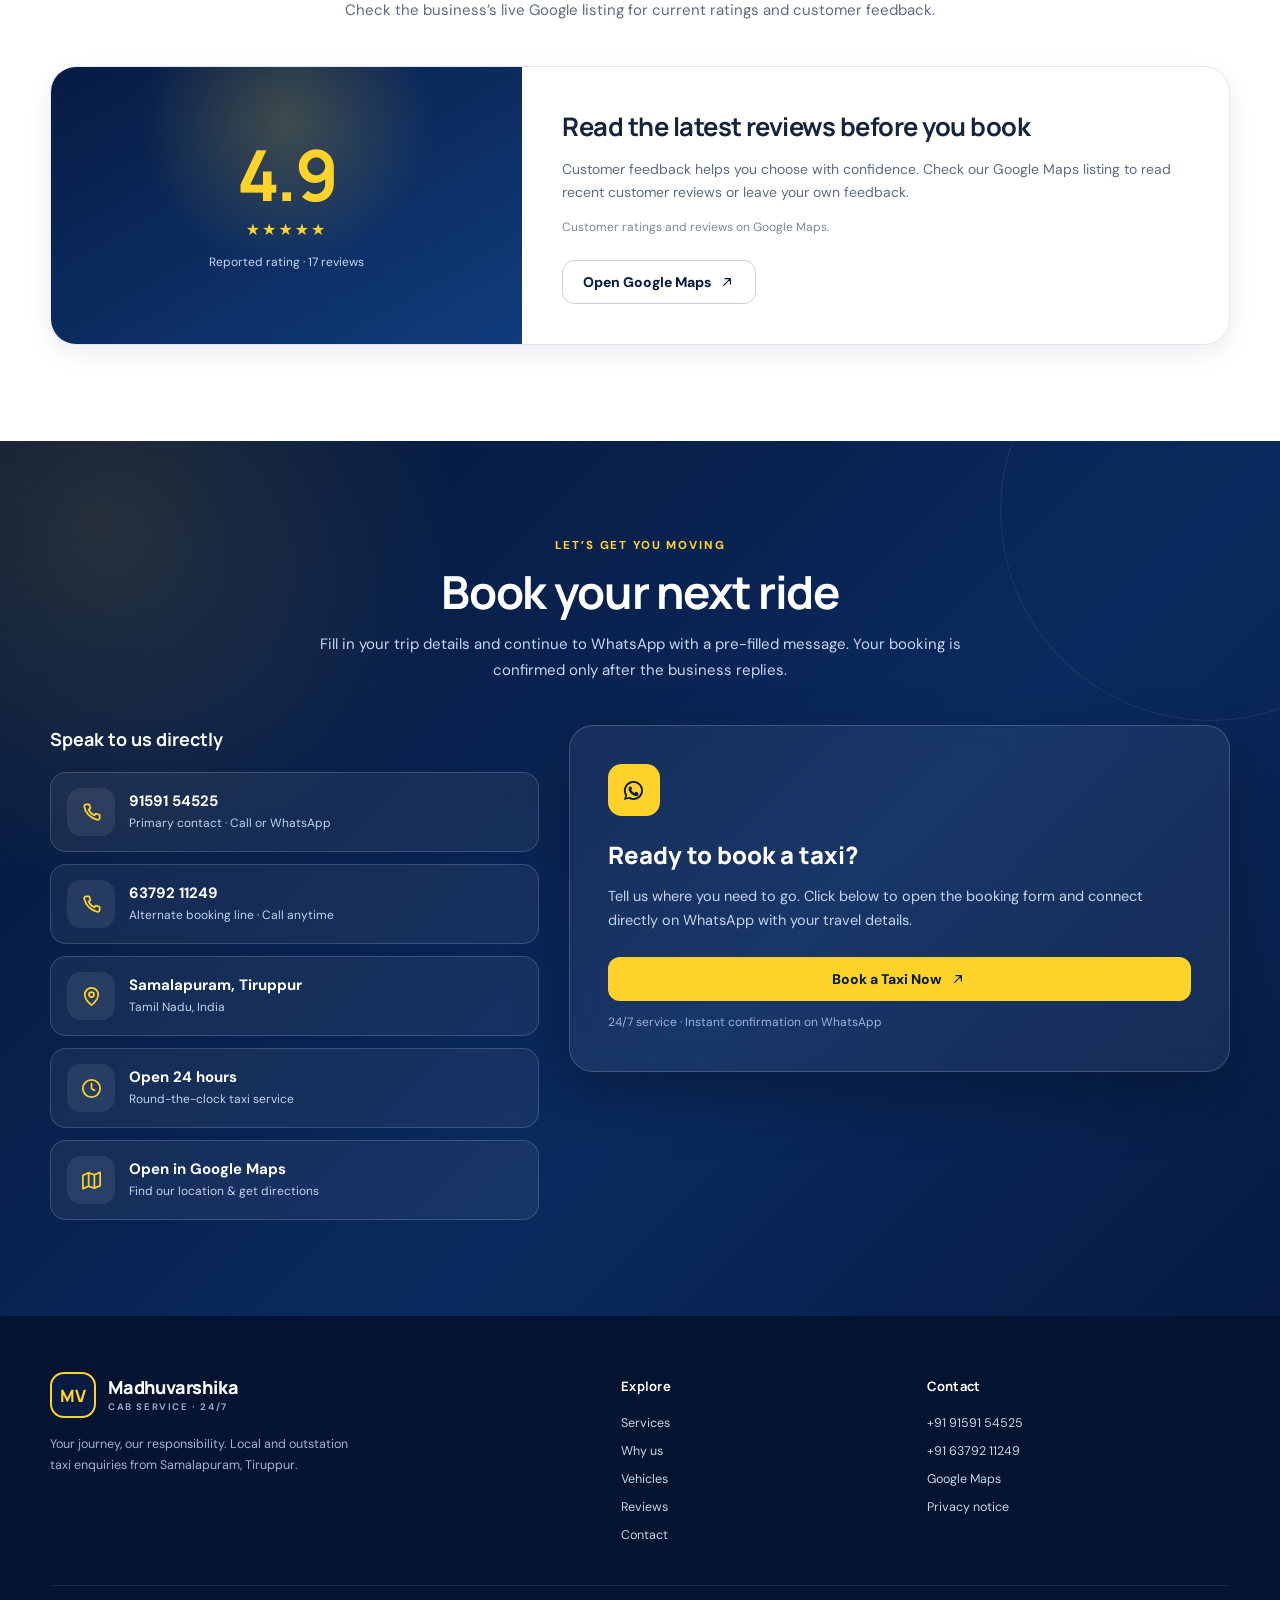
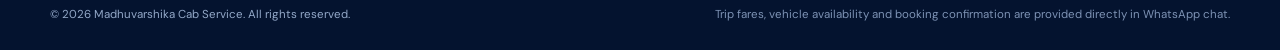
==== commit 238d172f: "Update styles and JavaScript for improved modal functionality and responsiveness" ====
--- a/index.html
+++ b/index.html
@@ -23,7 +23,7 @@
   <link rel="preconnect" href="https://fonts.googleapis.com" />
   <link rel="preconnect" href="https://fonts.gstatic.com" crossorigin />
   <link href="https://fonts.googleapis.com/css2?family=DM+Sans:wght@400;500;600;700&family=Manrope:wght@400;500;600;700;800&display=swap" rel="stylesheet" />
-  <link rel="stylesheet" href="css/styles.css?v=2" />
+  <link rel="stylesheet" href="css/styles.css?v=3" />
   <script type="application/ld+json">
   {
     "@context": "https://schema.org",
@@ -179,41 +179,41 @@
           <p>Whether it is a quick local ride or a longer trip, share your travel plan and we will confirm availability and the fare before you travel.</p>
         </div>
         <div class="card-grid card-grid--3">
-          <article class="service-card">
+          <article class="service-card" data-trip="Local trip">
             <span class="icon-box" aria-hidden="true"><svg class="icon"><use href="#i-compass" /></svg></span>
             <h3>Local trips</h3>
             <p>Convenient travel around Samalapuram and nearby areas for everyday journeys, errands and appointments.</p>
-            <a class="text-link" href="#contact">Enquire about a local trip <svg class="icon" aria-hidden="true"><use href="#i-arrow-right" /></svg></a>
-          </article>
-          <article class="service-card">
+            <a class="text-link" href="#contact" data-trip="Local trip">Enquire about a local trip <svg class="icon" aria-hidden="true"><use href="#i-arrow-right" /></svg></a>
+          </article>
+          <article class="service-card" data-trip="Outstation trip">
             <span class="icon-box" aria-hidden="true"><svg class="icon"><use href="#i-route" /></svg></span>
             <h3>Outstation trips</h3>
             <p>Plan an intercity journey with a pickup time and destination that suit your schedule.</p>
-            <a class="text-link" href="#contact">Plan your trip <svg class="icon" aria-hidden="true"><use href="#i-arrow-right" /></svg></a>
-          </article>
-          <article class="service-card">
+            <a class="text-link" href="#contact" data-trip="Outstation trip">Plan your trip <svg class="icon" aria-hidden="true"><use href="#i-arrow-right" /></svg></a>
+          </article>
+          <article class="service-card" data-trip="Round trip">
             <span class="icon-box" aria-hidden="true"><svg class="icon"><use href="#i-repeat" /></svg></span>
             <h3>Round trips</h3>
             <p>Arrange return travel for family visits, events and day trips, with the return date included in your enquiry.</p>
-            <a class="text-link" href="#contact">Ask for a round-trip fare <svg class="icon" aria-hidden="true"><use href="#i-arrow-right" /></svg></a>
-          </article>
-          <article class="service-card">
+            <a class="text-link" href="#contact" data-trip="Round trip">Ask for a round-trip fare <svg class="icon" aria-hidden="true"><use href="#i-arrow-right" /></svg></a>
+          </article>
+          <article class="service-card" data-trip="One-way trip">
             <span class="icon-box" aria-hidden="true"><svg class="icon"><use href="#i-arrow-right" /></svg></span>
             <h3>One-way taxi</h3>
             <p>Need a one-way ride? Share your pickup point and drop location to request a quote.</p>
-            <a class="text-link" href="#contact">Get a one-way quote <svg class="icon" aria-hidden="true"><use href="#i-arrow-right" /></svg></a>
-          </article>
-          <article class="service-card">
+            <a class="text-link" href="#contact" data-trip="One-way trip">Get a one-way quote <svg class="icon" aria-hidden="true"><use href="#i-arrow-right" /></svg></a>
+          </article>
+          <article class="service-card" data-trip="Airport transfer">
             <span class="icon-box" aria-hidden="true"><svg class="icon"><use href="#i-plane" /></svg></span>
             <h3>Airport transfers</h3>
             <p>Request an airport pickup or drop-off and confirm the timing and fare before travelling.</p>
-            <a class="text-link" href="#contact">Arrange an airport ride <svg class="icon" aria-hidden="true"><use href="#i-arrow-right" /></svg></a>
-          </article>
-          <article class="service-card">
+            <a class="text-link" href="#contact" data-trip="Airport transfer">Arrange an airport ride <svg class="icon" aria-hidden="true"><use href="#i-arrow-right" /></svg></a>
+          </article>
+          <article class="service-card" data-trip="Family / group trip">
             <span class="icon-box" aria-hidden="true"><svg class="icon"><use href="#i-users" /></svg></span>
             <h3>Family &amp; group travel</h3>
             <p>Tell us how many passengers are travelling so suitable vehicle options can be confirmed for your trip.</p>
-            <a class="text-link" href="#contact">Check vehicle availability <svg class="icon" aria-hidden="true"><use href="#i-arrow-right" /></svg></a>
+            <a class="text-link" href="#contact" data-trip="Family / group trip">Check vehicle availability <svg class="icon" aria-hidden="true"><use href="#i-arrow-right" /></svg></a>
           </article>
         </div>
       </div>
@@ -467,13 +467,13 @@
               <label for="trip">Trip type</label>
               <select id="trip" name="trip" required aria-describedby="tripError">
                 <option value="">Choose trip type</option>
-                <option>Local trip</option>
-                <option>Outstation trip</option>
-                <option>One-way trip</option>
-                <option>Round trip</option>
-                <option>Airport transfer</option>
-                <option>One-day trip</option>
-                <option>Family / group trip</option>
+                <option value="Local trip">Local trip</option>
+                <option value="Outstation trip">Outstation trip</option>
+                <option value="One-way trip">One-way trip</option>
+                <option value="Round trip">Round trip</option>
+                <option value="Airport transfer">Airport transfer</option>
+                <option value="One-day trip">One-day trip</option>
+                <option value="Family / group trip">Family / group trip</option>
               </select>
               <p class="field-error" id="tripError"></p>
             </div>
--- a/css/styles.css
+++ b/css/styles.css
@@ -610,7 +610,8 @@
 
 .rating-chip {
   bottom: 28px;
-  left: 28px;
+  right: 28px;
+  left: auto;
   padding: 11px 15px;
   background: var(--yellow);
   color: var(--navy);
@@ -733,13 +734,14 @@
   border: 1px solid var(--line);
   border-radius: var(--radius-lg);
   background: var(--white);
+  cursor: pointer;
   transition: transform 0.2s ease, box-shadow 0.2s ease, border-color 0.2s ease;
 }
 
 .service-card:hover {
   transform: translateY(-4px);
-  border-color: #cfdbeb;
-  box-shadow: var(--shadow-sm);
+  border-color: var(--yellow-2);
+  box-shadow: 0 16px 36px rgba(7, 27, 67, 0.1);
 }
 
 .service-card h3 {
@@ -1364,6 +1366,12 @@
 /* Booking Modal & Slim Scroll */
 body.modal-open {
   overflow: hidden;
+  overscroll-behavior: none;
+}
+
+body.modal-open .mobile-bar,
+body.modal-open .floating-actions {
+  display: none !important;
 }
 
 .booking-modal {
@@ -1383,12 +1391,13 @@
 }
 
 .booking-modal[hidden] {
-  display: none;
+  display: none !important;
 }
 
 .booking-modal.is-active {
-  opacity: 1;
-  visibility: visible;
+  opacity: 1 !important;
+  visibility: visible !important;
+  pointer-events: auto;
 }
 
 .booking-modal-card {
@@ -1944,9 +1953,15 @@
   }
 
   .booking-modal-card {
-    max-height: 92vh;
+    width: 100%;
+    max-width: 100%;
+    max-height: 90vh;
+    max-height: 90dvh;
     border-bottom-left-radius: 0;
     border-bottom-right-radius: 0;
+    border-top-left-radius: 24px;
+    border-top-right-radius: 24px;
+    margin: 0;
   }
 
   .booking-modal-head {
@@ -1954,7 +1969,7 @@
   }
 
   .booking-modal-scroll {
-    padding: 16px 18px 20px;
+    padding: 16px 18px calc(24px + env(safe-area-inset-bottom, 0px));
   }
 
   .field--full {
@@ -1985,7 +2000,8 @@
 
   .rating-chip {
     bottom: 18px;
-    left: 18px;
+    right: 18px;
+    left: auto;
     padding: 9px 12px;
   }
 
@@ -2056,7 +2072,8 @@
 
   .rating-chip {
     bottom: 13px;
-    left: 13px;
+    right: 13px;
+    left: auto;
   }
 
   .media-note {
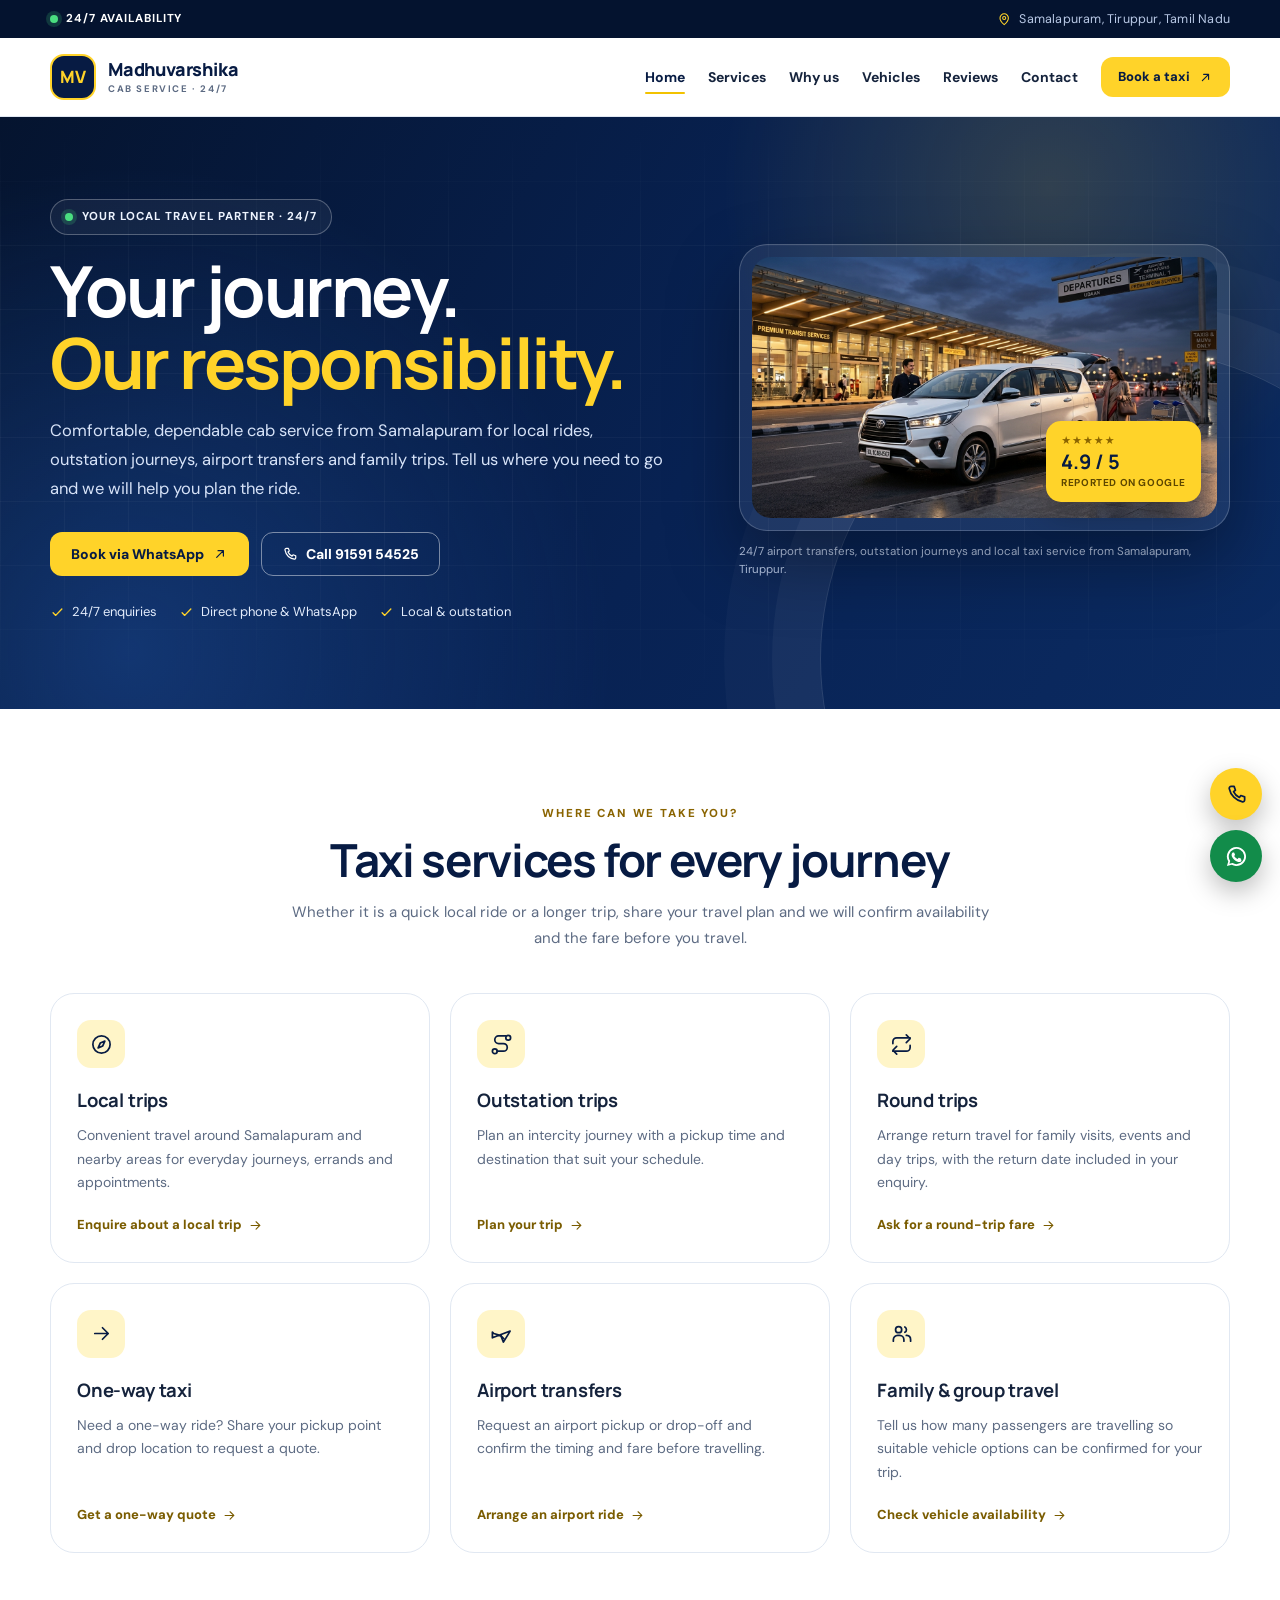
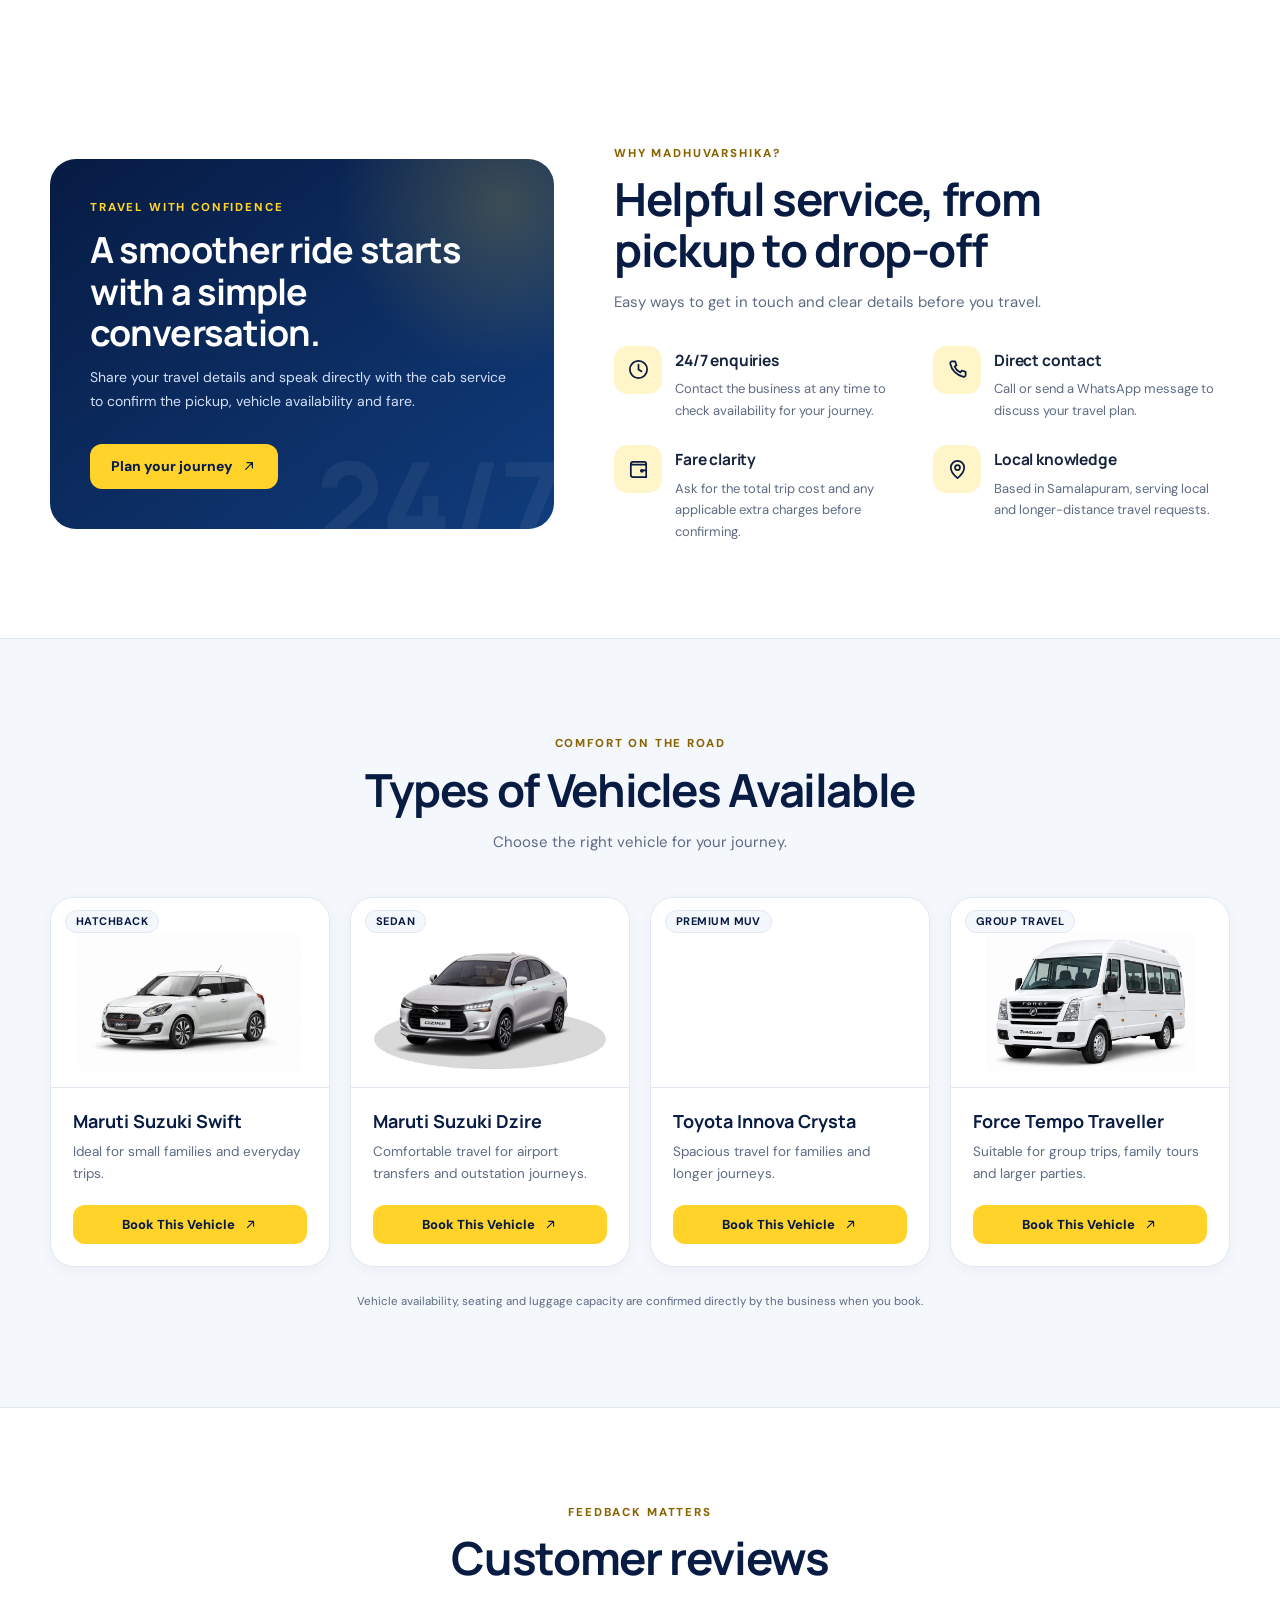
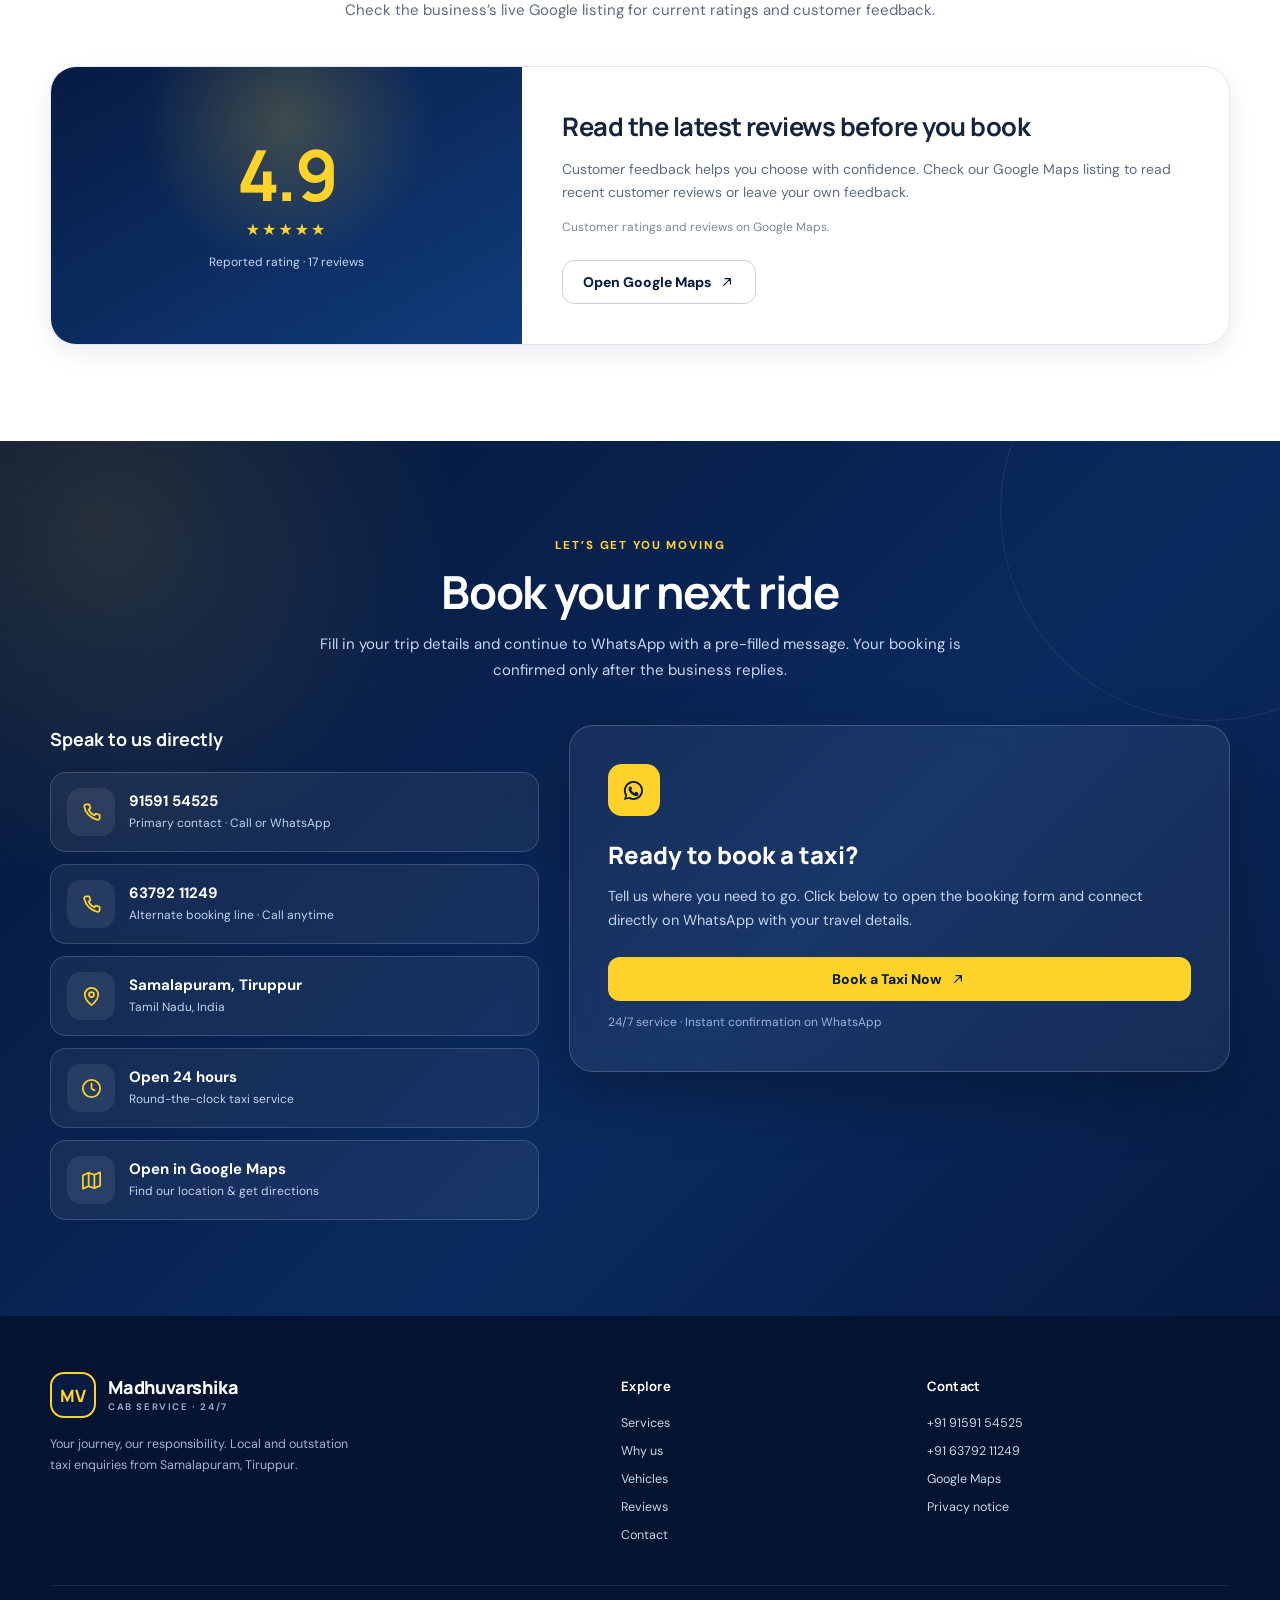
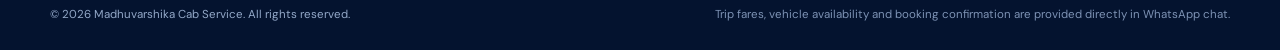
==== commit a542a0df: "Fix mobile booking modal display, cache busting, and touch events" ====
--- a/index.html
+++ b/index.html
@@ -23,7 +23,7 @@
   <link rel="preconnect" href="https://fonts.googleapis.com" />
   <link rel="preconnect" href="https://fonts.gstatic.com" crossorigin />
   <link href="https://fonts.googleapis.com/css2?family=DM+Sans:wght@400;500;600;700&family=Manrope:wght@400;500;600;700;800&display=swap" rel="stylesheet" />
-  <link rel="stylesheet" href="css/styles.css?v=3" />
+  <link rel="stylesheet" href="css/styles.css?v=4" />
   <script type="application/ld+json">
   {
     "@context": "https://schema.org",
@@ -516,6 +516,6 @@
     </div>
   </div>
 
-  <script src="js/main.js" defer></script>
+  <script src="js/main.js?v=4" defer></script>
 </body>
 </html>
--- a/css/styles.css
+++ b/css/styles.css
@@ -1371,11 +1371,19 @@
 
 body.modal-open .mobile-bar,
 body.modal-open .floating-actions {
-  display: none !important;
+  visibility: hidden !important;
+  pointer-events: none !important;
 }
 
 .booking-modal {
   position: fixed;
+  top: 0;
+  left: 0;
+  right: 0;
+  bottom: 0;
+  width: 100%;
+  height: 100%;
+  height: 100dvh;
   inset: 0;
   z-index: 2000;
   display: flex;
@@ -1387,7 +1395,9 @@
   -webkit-backdrop-filter: blur(8px);
   opacity: 0;
   visibility: hidden;
+  pointer-events: none;
   transition: opacity 0.22s ease, visibility 0.22s ease;
+  -webkit-overflow-scrolling: touch;
 }
 
 .booking-modal[hidden] {
@@ -1397,7 +1407,7 @@
 .booking-modal.is-active {
   opacity: 1 !important;
   visibility: visible !important;
-  pointer-events: auto;
+  pointer-events: auto !important;
 }
 
 .booking-modal-card {
@@ -1405,19 +1415,23 @@
   width: 100%;
   max-width: 580px;
   max-height: min(92vh, 820px);
+  max-height: min(92dvh, 820px);
   background: var(--white);
   border: 1px solid var(--line);
   border-radius: 24px;
   box-shadow: 0 25px 70px rgba(7, 27, 67, 0.45);
   display: flex;
   flex-direction: column;
+  min-height: 0;
   overflow: hidden;
   transform: translateY(20px) scale(0.97);
+  -webkit-transform: translateY(20px) scale(0.97);
   transition: transform 0.24s cubic-bezier(0.16, 1, 0.3, 1);
 }
 
 .booking-modal.is-active .booking-modal-card {
   transform: translateY(0) scale(1);
+  -webkit-transform: translateY(0) scale(1);
 }
 
 .booking-modal-head {
@@ -1428,6 +1442,7 @@
   padding: 20px 24px 16px;
   border-bottom: 1px solid var(--line);
   background: var(--white);
+  flex-shrink: 0;
 }
 
 .booking-modal-head h2 {
@@ -1448,18 +1463,19 @@
   display: inline-flex;
   align-items: center;
   justify-content: center;
-  width: 38px;
-  height: 38px;
+  width: 44px;
+  height: 44px;
   padding: 0;
   border: 1px solid var(--line);
   border-radius: 50%;
   background: var(--pale);
   color: var(--navy);
-  font-size: 24px;
+  font-size: 26px;
   font-weight: 300;
   line-height: 1;
   cursor: pointer;
   flex-shrink: 0;
+  touch-action: manipulation;
   transition: background 0.15s ease, transform 0.15s ease;
 }
 
@@ -1471,8 +1487,10 @@
 .booking-modal-scroll {
   padding: 20px 24px 24px;
   overflow-y: auto;
+  -webkit-overflow-scrolling: touch;
   overscroll-behavior: contain;
-  flex: 1;
+  flex: 1 1 auto;
+  min-height: 0;
   scrollbar-width: thin;
   scrollbar-color: var(--yellow-2) #eef3fb;
 }
